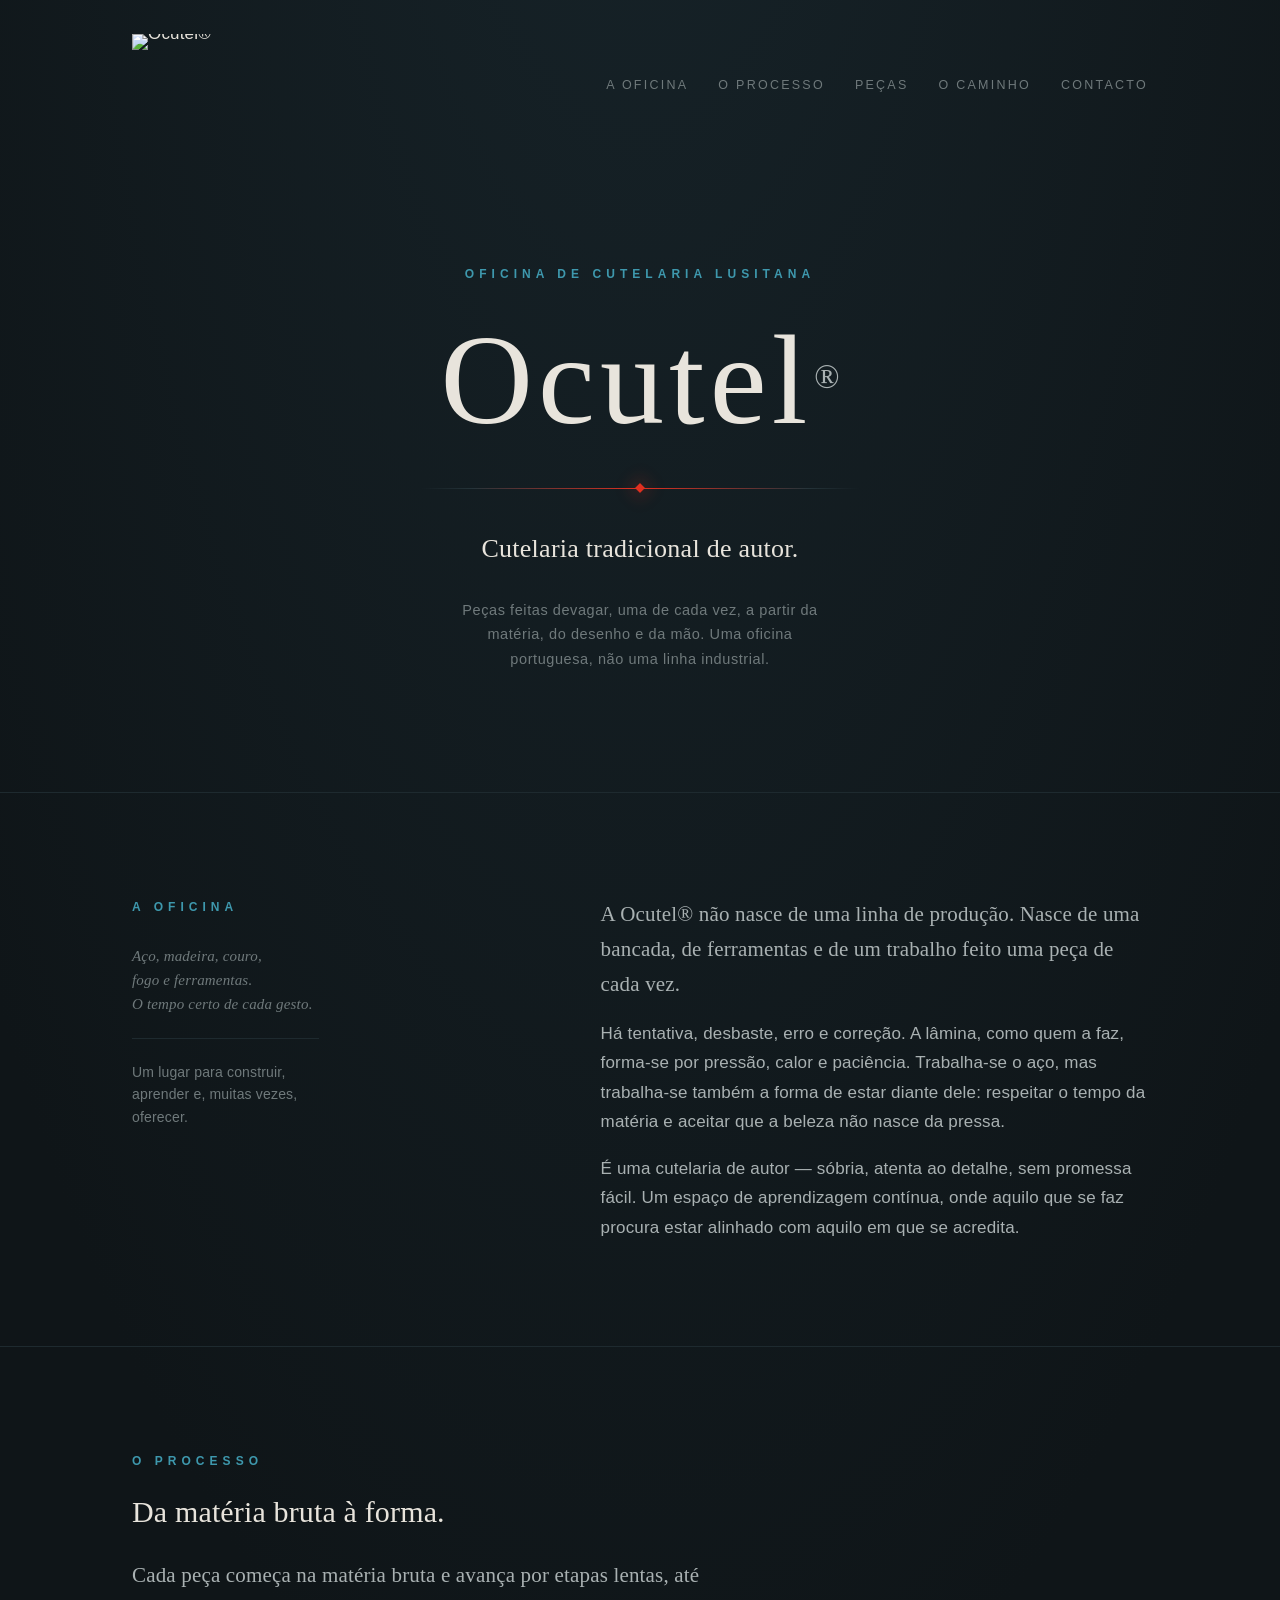
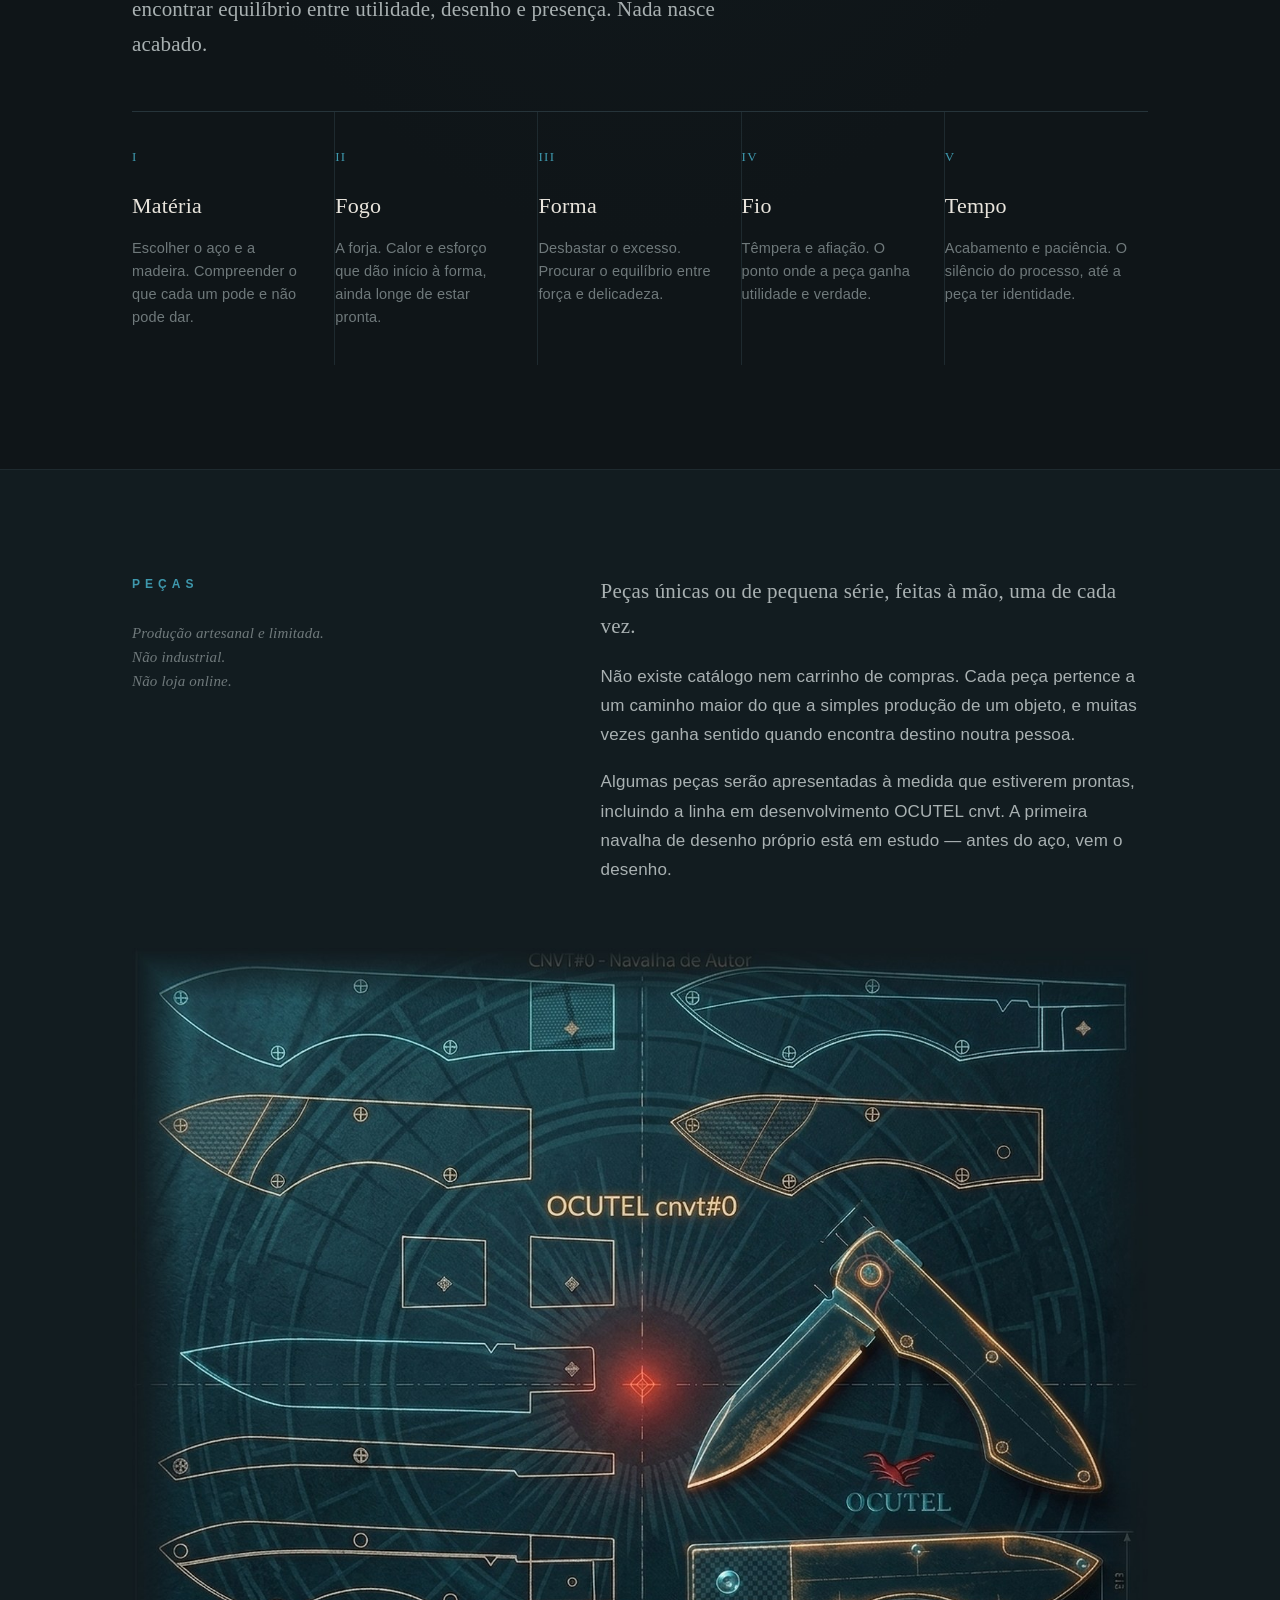
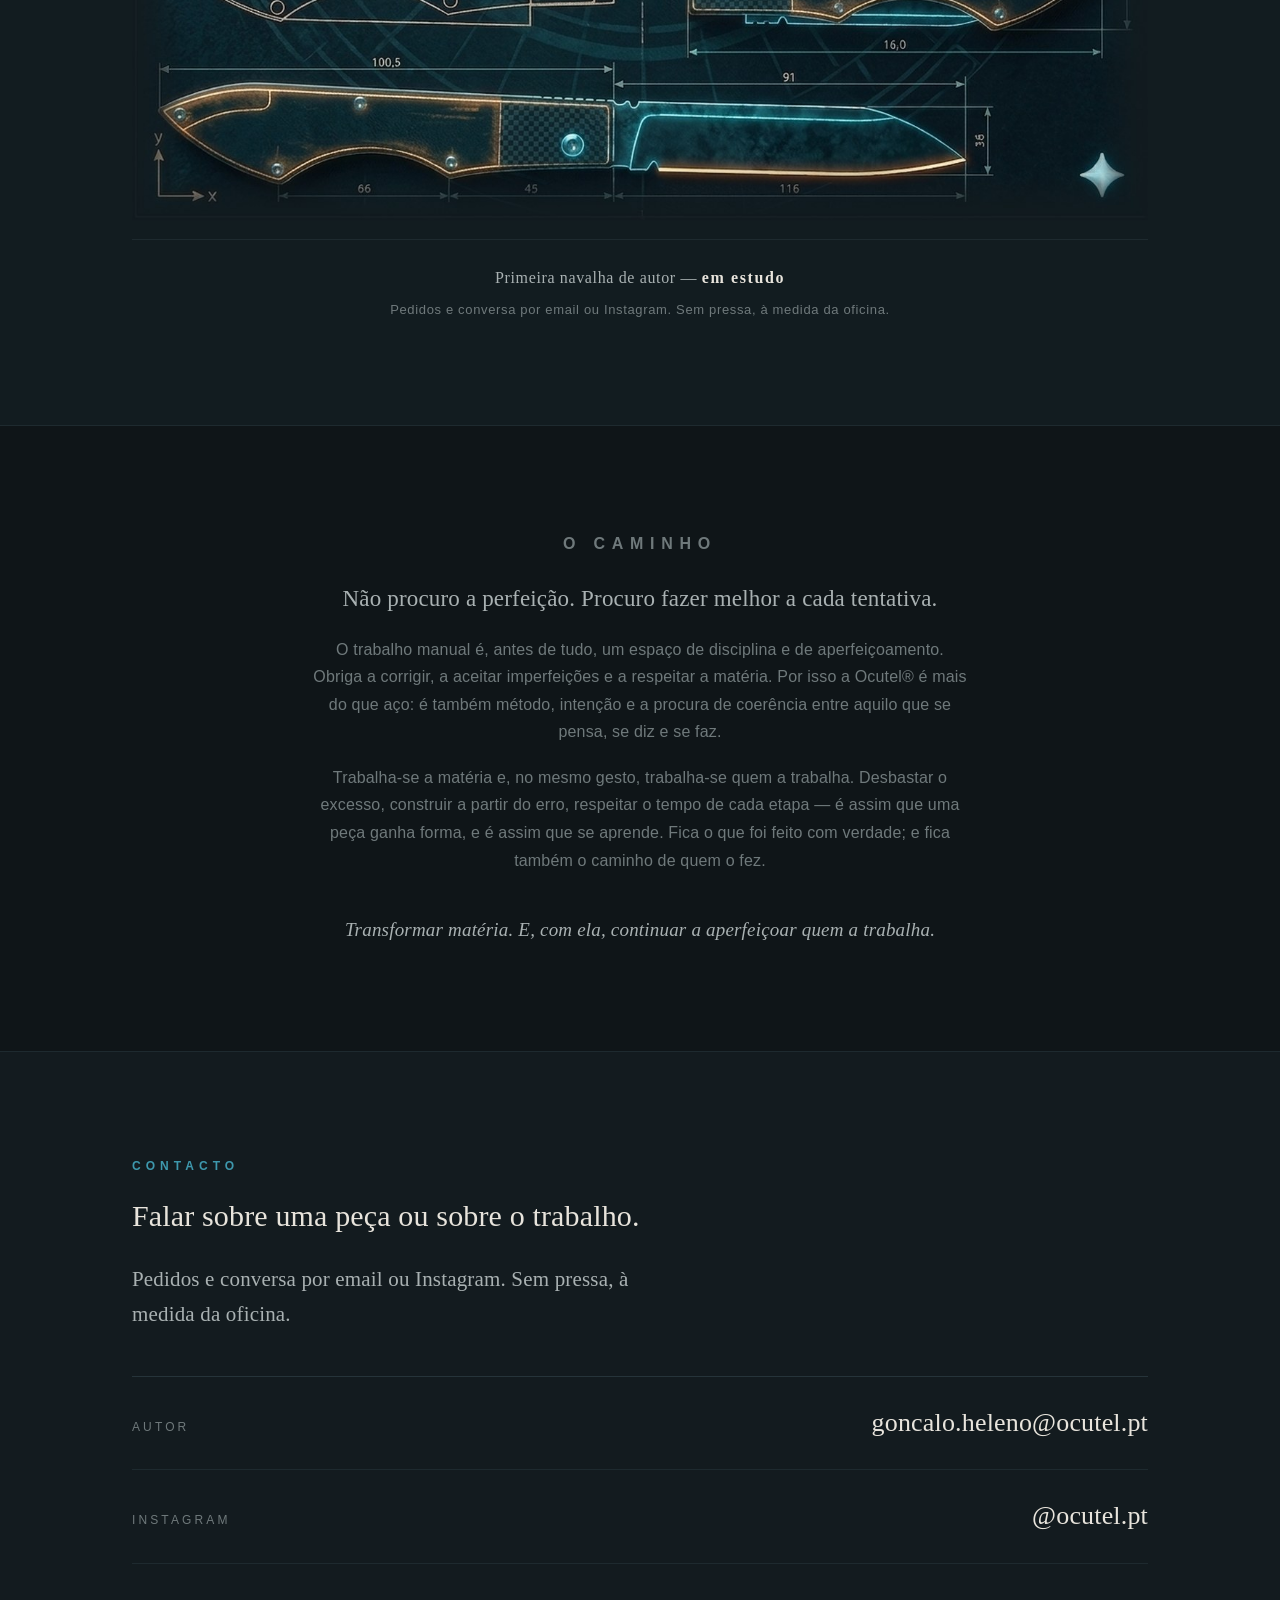
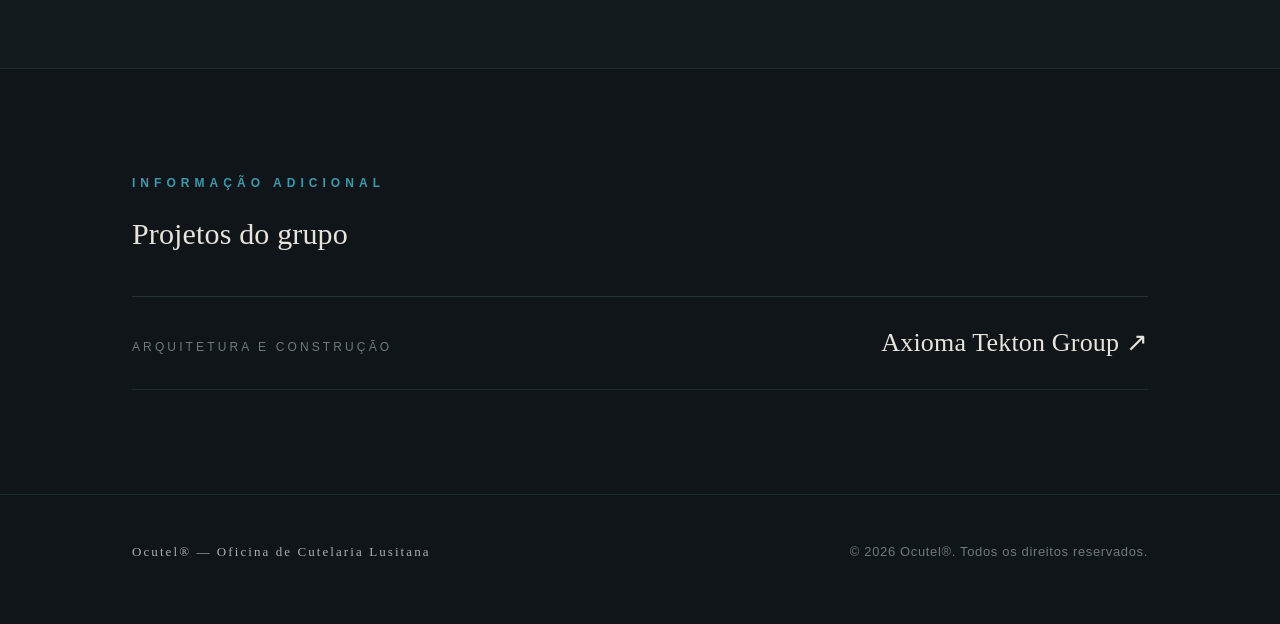
==== index.html @ ce8a9f8d "Publish Axioma Tekton and link it from group projects" ====
<!DOCTYPE html>
<html lang="pt-PT">
<head>
<meta charset="UTF-8">
<meta name="viewport" content="width=device-width, initial-scale=1.0">
<title>Ocutel® — Oficina de Cutelaria Lusitana</title>
<meta name="description" content="Ocutel® — Oficina de Cutelaria Lusitana. Cutelaria tradicional de autor, feita com tempo, intenção e respeito pela matéria.">
<style>
  :root{
    /* base escura afinada ao petróleo do logótipo */
    --bg:#0f1518;
    --bg-2:#131b1f;
    --bg-3:#172227;
    --ink:#e8e4dc;
    --ink-soft:#a9b1b2;
    --ink-faint:#6f797b;
    --line:#26343a;
    --line-soft:#1e2a2f;
    /* cores reais da marca (extraídas do logótipo) */
    --red:#e03020;        /* vermelho-telha do galo — acento principal */
    --red-soft:#e86a55;
    --amber:#f0a020;      /* açafrão — acento quente secundário */
    --petrol:#007090;     /* azul-petróleo — acento frio */
    --petrol-soft:#3e98ad;
    --maxw:1080px;
    --serif:Georgia,"Times New Roman",Times,serif;
    --sans:"Helvetica Neue",Helvetica,Arial,sans-serif;
  }

  *{box-sizing:border-box;}

  html{scroll-behavior:smooth;}

  body{
    margin:0;
    background-color:var(--bg);
    background-image:
      radial-gradient(120% 80% at 50% -10%, #17242a 0%, var(--bg) 55%),
      repeating-linear-gradient(0deg, rgba(255,255,255,0.012) 0, rgba(255,255,255,0.012) 1px, transparent 1px, transparent 3px);
    color:var(--ink);
    font-family:var(--sans);
    font-size:17px;
    line-height:1.72;
    letter-spacing:.01em;
    -webkit-font-smoothing:antialiased;
    text-rendering:optimizeLegibility;
  }

  a{color:inherit;}

  .wrap{
    width:100%;
    max-width:var(--maxw);
    margin:0 auto;
    padding:0 32px;
  }

  /* ---------- shared section heads ---------- */
  .eyebrow{
    font-family:var(--sans);
    font-size:12px;
    letter-spacing:.42em;
    text-transform:uppercase;
    color:var(--petrol-soft);
    margin:0 0 22px;
    font-weight:600;
  }

  .section-title{
    font-family:var(--serif);
    font-weight:400;
    font-size:30px;
    line-height:1.2;
    margin:0 0 28px;
    color:var(--ink);
    letter-spacing:.005em;
  }

  .lead{
    font-family:var(--serif);
    font-size:21px;
    line-height:1.65;
    color:var(--ink-soft);
    font-weight:400;
    margin:0 0 18px;
  }

  p{margin:0 0 18px;color:var(--ink-soft);}
  p:last-child{margin-bottom:0;}

  section{
    padding:104px 0;
    border-top:1px solid var(--line-soft);
    position:relative;
  }

  /* ---------- header ---------- */
  header.site{
    border-top:none;
    padding:34px 0 30px;
    position:relative;
    z-index:3;
  }
  .nav{
    display:flex;
    align-items:center;
    justify-content:space-between;
    gap:24px;
  }
  .mark{
    display:inline-flex;
    align-items:center;
    text-decoration:none;
    line-height:0;
  }
  .mark img{
    height:clamp(76px,9vw,104px);
    width:auto;
    display:block;
    transition:opacity .25s ease;
  }
  .mark:hover img{opacity:.82;}
  .mark .visually-hidden{
    position:absolute;
    width:1px;height:1px;
    padding:0;margin:-1px;
    overflow:hidden;
    clip:rect(0,0,0,0);
    white-space:nowrap;border:0;
  }
  .nav-links{
    display:flex;
    gap:30px;
    font-size:12.5px;
    letter-spacing:.18em;
    text-transform:uppercase;
  }
  .nav-links a{
    color:var(--ink-faint);
    text-decoration:none;
    transition:color .25s ease;
  }
  .nav-links a:hover{color:var(--petrol-soft);}

  /* ---------- hero ---------- */
  .hero{
    border-top:none;
    padding:96px 0 120px;
    text-align:center;
    overflow:hidden;
  }
  .hero .eyebrow{
    color:var(--petrol-soft);
    margin-bottom:34px;
  }
  .hero h1{
    font-family:var(--serif);
    font-weight:400;
    font-size:clamp(58px,12vw,128px);
    line-height:.96;
    margin:0;
    letter-spacing:.04em;
    color:var(--ink);
  }
  .hero h1 sup{
    font-size:.26em;
    letter-spacing:0;
    vertical-align:baseline;
    position:relative;
    top:-1.05em;
    color:var(--ink-soft);
    margin-left:.06em;
  }
  /* forged divider — pure CSS, evokes a blade / line of fire */
  .forge-line{
    width:min(440px,72%);
    margin:46px auto 40px;
    height:1px;
    background:linear-gradient(90deg,
      transparent 0%,
      var(--line) 12%,
      var(--red) 50%,
      var(--line) 88%,
      transparent 100%);
    position:relative;
  }
  .forge-line::after{
    content:"";
    position:absolute;
    top:50%;left:50%;
    width:7px;height:7px;
    transform:translate(-50%,-50%) rotate(45deg);
    background:var(--red);
    box-shadow:0 0 18px 2px rgba(224,48,32,.45);
  }
  .hero-sub{
    font-family:var(--serif);
    font-size:clamp(20px,2.8vw,26px);
    line-height:1.5;
    color:var(--ink);
    letter-spacing:.01em;
    max-width:34ch;
    margin:0 auto 30px;
  }
  .hero-note{
    font-size:14.5px;
    color:var(--ink-faint);
    letter-spacing:.04em;
    max-width:46ch;
    margin:0 auto;
  }

  /* ---------- oficina (two columns) ---------- */
  .grid-2{
    display:grid;
    grid-template-columns:0.85fr 1.15fr;
    gap:64px;
    align-items:start;
  }
  .col-aside .eyebrow{margin-bottom:0;}
  .col-aside .aside-mark{
    margin-top:26px;
    font-family:var(--serif);
    font-size:15px;
    font-style:italic;
    color:var(--ink-faint);
    line-height:1.6;
  }
  .col-aside .aside-note{
    margin-top:22px;
    padding-top:22px;
    border-top:1px solid var(--line-soft);
    font-size:14px;
    color:var(--ink-faint);
    line-height:1.6;
    max-width:24ch;
  }

  /* ---------- processo ---------- */
  .process-grid{
    display:grid;
    grid-template-columns:repeat(5,1fr);
    gap:0;
    margin-top:50px;
    border-top:1px solid var(--line);
  }
  .step{
    padding:34px 26px 36px 0;
    border-right:1px solid var(--line-soft);
    position:relative;
  }
  .step:last-child{border-right:none;padding-right:0;}
  .step-num{
    font-family:var(--serif);
    font-size:13px;
    color:var(--petrol-soft);
    letter-spacing:.1em;
    display:block;
    margin-bottom:18px;
  }
  .step h3{
    font-family:var(--serif);
    font-weight:400;
    font-size:22px;
    margin:0 0 12px;
    color:var(--ink);
    letter-spacing:.01em;
  }
  .step p{
    font-size:14.5px;
    line-height:1.6;
    color:var(--ink-faint);
    margin:0;
  }

  /* ---------- peças ---------- */
  .pecas{background-color:#121c20;}
  .pecas .grid-2{gap:64px;}

  /* prancha da navalha — imagem real, funde no fundo */
  .blade-plate{
    margin:64px 0 0;
    padding:0;
    position:relative;
  }
  .blade-plate img{
    display:block;
    width:100%;
    height:auto;
  }
  .blade-plate figcaption{
    display:flex;
    flex-direction:column;
    gap:8px;
    margin-top:18px;
    padding-top:24px;
    border-top:1px solid var(--line-soft);
    text-align:center;
  }
  .bp-line{
    font-family:var(--serif);
    font-size:16px;
    letter-spacing:.04em;
    color:var(--ink-soft);
  }
  .bp-line strong{
    color:var(--ink);
    font-weight:600;
    letter-spacing:.1em;
  }
  .bp-sub{
    font-size:13px;
    letter-spacing:.05em;
    color:var(--ink-faint);
  }

  /* ---------- autor ---------- */
  .autor{text-align:center;}
  .autor .wrap{max-width:720px;}
  .autor .lead{
    font-size:23px;
    color:var(--ink-soft);
  }
  .autor p{color:var(--ink-faint);font-size:16px;}
  .autor .caminho-end{
    margin-top:40px;
    font-family:var(--serif);
    font-size:19px;
    font-style:italic;
    color:var(--ink-soft);
    letter-spacing:.01em;
  }

  /* ---------- contacto ---------- */
  .contacto{background-color:var(--bg-2);}
  .contact-rows{
    margin-top:44px;
    border-top:1px solid var(--line);
  }
  .crow{
    display:flex;
    align-items:baseline;
    justify-content:space-between;
    gap:24px;
    padding:24px 0;
    border-bottom:1px solid var(--line-soft);
    text-decoration:none;
    transition:padding-left .3s ease;
  }
  .crow:hover{padding-left:10px;}
  .crow .clabel{
    font-size:12px;
    letter-spacing:.26em;
    text-transform:uppercase;
    color:var(--ink-faint);
    flex:0 0 auto;
  }
  .crow .cval{
    font-family:var(--serif);
    font-size:clamp(19px,3vw,26px);
    color:var(--ink);
    text-align:right;
    transition:color .25s ease;
    word-break:break-word;
  }
  .crow:hover .cval{color:var(--petrol-soft);}

  /* ---------- footer ---------- */
  footer.site{
    padding:46px 0 60px;
    border-top:1px solid var(--line-soft);
  }
  .foot{
    display:flex;
    align-items:center;
    justify-content:space-between;
    gap:20px;
    flex-wrap:wrap;
  }
  .foot p{
    font-size:13px;
    letter-spacing:.05em;
    color:var(--ink-faint);
    margin:0;
  }
  .foot .foot-mark{
    font-family:var(--serif);
    letter-spacing:.16em;
    color:var(--ink-soft);
  }

  /* ---------- entrance animation ---------- */
  @media (prefers-reduced-motion:no-preference){
    .reveal{
      opacity:0;
      transform:translateY(16px);
      animation:rise 1s cubic-bezier(.22,.61,.36,1) forwards;
    }
    .d1{animation-delay:.05s;}
    .d2{animation-delay:.22s;}
    .d3{animation-delay:.40s;}
    .d4{animation-delay:.58s;}
    .d5{animation-delay:.74s;}
    @keyframes rise{to{opacity:1;transform:translateY(0);}}
  }

  /* ---------- responsive ---------- */
  @media (max-width:860px){
    body{font-size:16px;}
    .wrap{padding:0 24px;}
    section{padding:74px 0;}
    .nav-links{display:none;}
    .nav{justify-content:center;}
    .mark img{height:88px;}
    .grid-2{grid-template-columns:1fr;gap:36px;}
    .process-grid{
      grid-template-columns:1fr 1fr;
      border-top:none;
    }
    .step{
      border-right:1px solid var(--line-soft);
      border-bottom:1px solid var(--line-soft);
      padding:26px 22px 28px 0;
    }
    .step:nth-child(2n){border-right:none;}
    .step:last-child{border-bottom:none;}
    .crow{flex-direction:column;align-items:flex-start;gap:8px;}
    .crow .cval{text-align:left;}
    .hero{padding:64px 0 84px;}
  }

  @media (max-width:480px){
    .process-grid{grid-template-columns:1fr;}
    .step,.step:nth-child(2n){border-right:none;}
    .foot{flex-direction:column;align-items:flex-start;}
  }
</style>
</head>
<body>

<header class="site">
  <div class="wrap">
    <nav class="nav">
      <a class="mark" href="#topo" aria-label="Ocutel — Oficina de Cutelaria Lusitana">
        <img src="logo-ocutel.png" alt="Ocutel®" width="96" height="100">
        <span class="visually-hidden">Ocutel®</span>
      </a>
      <div class="nav-links">
        <a href="#oficina">A oficina</a>
        <a href="#processo">O processo</a>
        <a href="#pecas">Peças</a>
        <a href="#autor">O caminho</a>
        <a href="#contacto">Contacto</a>
      </div>
    </nav>
  </div>
</header>

<main id="topo">

  <!-- HERO -->
  <section class="hero">
    <div class="wrap">
      <p class="eyebrow reveal d1">Oficina de Cutelaria Lusitana</p>
      <h1 class="reveal d2">Ocutel<sup>®</sup></h1>
      <div class="forge-line reveal d3"></div>
      <p class="hero-sub reveal d3">Cutelaria tradicional de autor.</p>
      <p class="hero-note reveal d4">Peças feitas devagar, uma de cada vez, a partir da matéria, do desenho e da mão. Uma oficina portuguesa, não uma linha industrial.</p>
    </div>
  </section>

  <!-- A OFICINA -->
  <section id="oficina">
    <div class="wrap">
      <div class="grid-2">
        <div class="col-aside">
          <p class="eyebrow">A oficina</p>
          <p class="aside-mark">Aço, madeira, couro,<br>fogo e ferramentas.<br>O tempo certo de cada gesto.</p>
          <p class="aside-note">Um lugar para construir, aprender e, muitas vezes, oferecer.</p>
        </div>
        <div>
          <p class="lead">A Ocutel® não nasce de uma linha de produção. Nasce de uma bancada, de ferramentas e de um trabalho feito uma peça de cada vez.</p>
          <p>Há tentativa, desbaste, erro e correção. A lâmina, como quem a faz, forma-se por pressão, calor e paciência. Trabalha-se o aço, mas trabalha-se também a forma de estar diante dele: respeitar o tempo da matéria e aceitar que a beleza não nasce da pressa.</p>
          <p>É uma cutelaria de autor — sóbria, atenta ao detalhe, sem promessa fácil. Um espaço de aprendizagem contínua, onde aquilo que se faz procura estar alinhado com aquilo em que se acredita.</p>
        </div>
      </div>
    </div>
  </section>

  <!-- O PROCESSO -->
  <section id="processo">
    <div class="wrap">
      <p class="eyebrow">O processo</p>
      <h2 class="section-title">Da matéria bruta à forma.</h2>
      <p class="lead" style="max-width:60ch;">Cada peça começa na matéria bruta e avança por etapas lentas, até encontrar equilíbrio entre utilidade, desenho e presença. Nada nasce acabado.</p>

      <div class="process-grid">
        <div class="step">
          <span class="step-num">I</span>
          <h3>Matéria</h3>
          <p>Escolher o aço e a madeira. Compreender o que cada um pode e não pode dar.</p>
        </div>
        <div class="step">
          <span class="step-num">II</span>
          <h3>Fogo</h3>
          <p>A forja. Calor e esforço que dão início à forma, ainda longe de estar pronta.</p>
        </div>
        <div class="step">
          <span class="step-num">III</span>
          <h3>Forma</h3>
          <p>Desbastar o excesso. Procurar o equilíbrio entre força e delicadeza.</p>
        </div>
        <div class="step">
          <span class="step-num">IV</span>
          <h3>Fio</h3>
          <p>Têmpera e afiação. O ponto onde a peça ganha utilidade e verdade.</p>
        </div>
        <div class="step">
          <span class="step-num">V</span>
          <h3>Tempo</h3>
          <p>Acabamento e paciência. O silêncio do processo, até a peça ter identidade.</p>
        </div>
      </div>
    </div>
  </section>

  <!-- PEÇAS -->
  <section id="pecas" class="pecas">
    <div class="wrap">
      <div class="grid-2">
        <div class="col-aside">
          <p class="eyebrow">Peças</p>
          <p class="aside-mark">Produção artesanal e limitada.<br>Não industrial.<br>Não loja online.</p>
        </div>
        <div>
          <p class="lead">Peças únicas ou de pequena série, feitas à mão, uma de cada vez.</p>
          <p>Não existe catálogo nem carrinho de compras. Cada peça pertence a um caminho maior do que a simples produção de um objeto, e muitas vezes ganha sentido quando encontra destino noutra pessoa.</p>
          <p>Algumas peças serão apresentadas à medida que estiverem prontas, incluindo a linha em desenvolvimento OCUTEL cnvt. A primeira navalha de desenho próprio está em estudo — antes do aço, vem o desenho.</p>
        </div>
      </div>

      <figure class="blade-plate">
        <img src="cnvt-cnvt0.jpg" alt="Prancha de estudo da navalha OCUTEL cnvt#0 — moldes, vista aberta e fechada, com cotas." loading="lazy">
        <figcaption>
          <span class="bp-line">Primeira navalha de autor — <strong>em estudo</strong></span>
          <span class="bp-sub">Pedidos e conversa por email ou Instagram. Sem pressa, à medida da oficina.</span>
        </figcaption>
      </figure>
    </div>
  </section>

  <!-- AUTOR -->
  <section id="autor" class="autor">
    <div class="wrap">
      <p class="eyebrow">O caminho</p>
      <p class="lead">Não procuro a perfeição. Procuro fazer melhor a cada tentativa.</p>
      <p>O trabalho manual é, antes de tudo, um espaço de disciplina e de aperfeiçoamento. Obriga a corrigir, a aceitar imperfeições e a respeitar a matéria. Por isso a Ocutel® é mais do que aço: é também método, intenção e a procura de coerência entre aquilo que se pensa, se diz e se faz.</p>
      <p>Trabalha-se a matéria e, no mesmo gesto, trabalha-se quem a trabalha. Desbastar o excesso, construir a partir do erro, respeitar o tempo de cada etapa — é assim que uma peça ganha forma, e é assim que se aprende. Fica o que foi feito com verdade; e fica também o caminho de quem o fez.</p>
      <p class="caminho-end">Transformar matéria. E, com ela, continuar a aperfeiçoar quem a trabalha.</p>
    </div>
  </section>

  <!-- CONTACTO -->
  <section id="contacto" class="contacto">
    <div class="wrap">
      <p class="eyebrow">Contacto</p>
      <h2 class="section-title">Falar sobre uma peça ou sobre o trabalho.</h2>
      <p class="lead" style="max-width:52ch;">Pedidos e conversa por email ou Instagram. Sem pressa, à medida da oficina.</p>

      <div class="contact-rows">
        <a class="crow" href="mailto:goncalo.heleno@ocutel.pt">
          <span class="clabel">Autor</span>
          <span class="cval">goncalo.heleno@ocutel.pt</span>
        </a>
        <a class="crow" href="https://www.instagram.com/ocutel.pt/" target="_blank" rel="noopener noreferrer">
          <span class="clabel">Instagram</span>
          <span class="cval">@ocutel.pt</span>
        </a>
      </div>
    </div>
  </section>

  <!-- PROJETOS DO GRUPO -->
  <section id="projetos-do-grupo" aria-labelledby="projetos-title">
    <div class="wrap">
      <p class="eyebrow">Informação adicional</p>
      <h2 class="section-title" id="projetos-title">Projetos do grupo</h2>
      <div class="contact-rows">
        <a class="crow" href="/axiomatekton/">
          <span class="clabel">Arquitetura e construção</span>
          <span class="cval">Axioma Tekton Group <span aria-hidden="true">↗</span></span>
        </a>
      </div>
    </div>
  </section>

</main>

<footer class="site">
  <div class="wrap">
    <div class="foot">
      <p class="foot-mark">Ocutel® — Oficina de Cutelaria Lusitana</p>
      <p>© 2026 Ocutel®. Todos os direitos reservados.</p>
    </div>
  </div>
</footer>

</body>
</html>
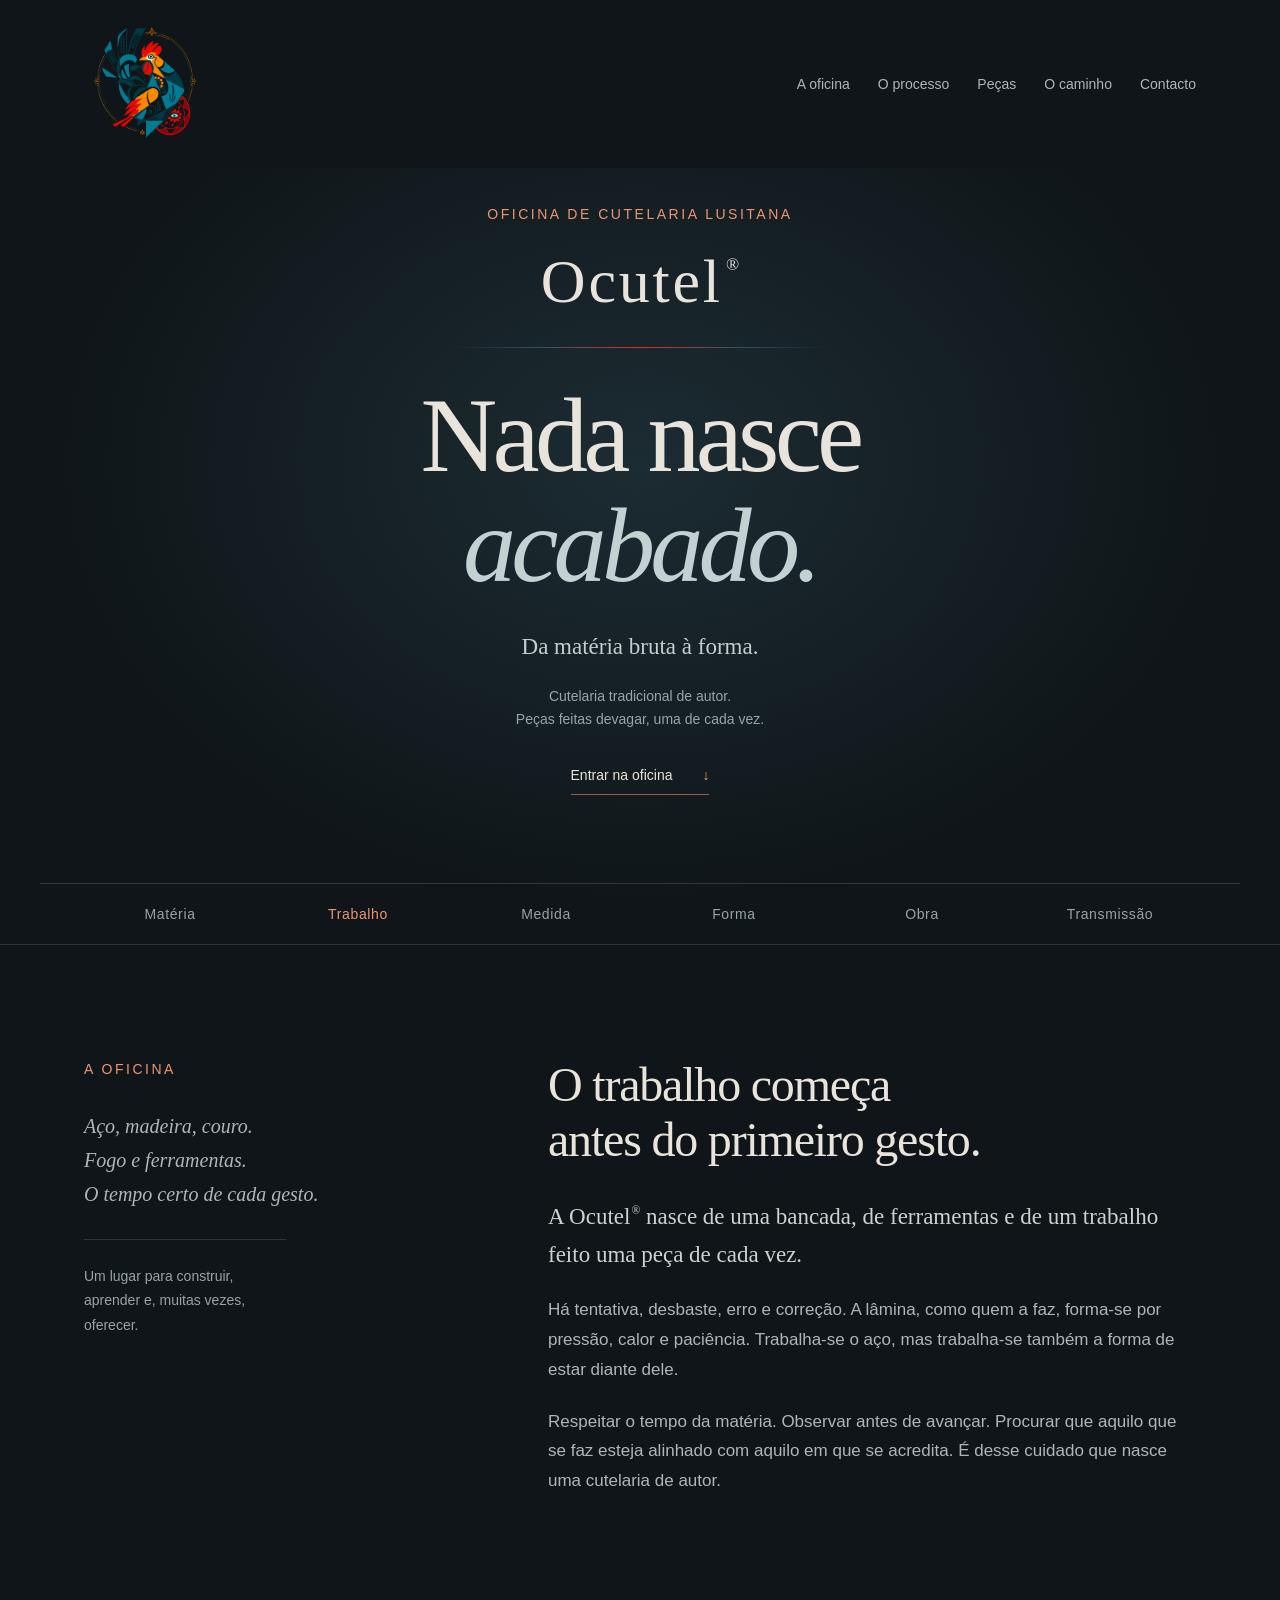
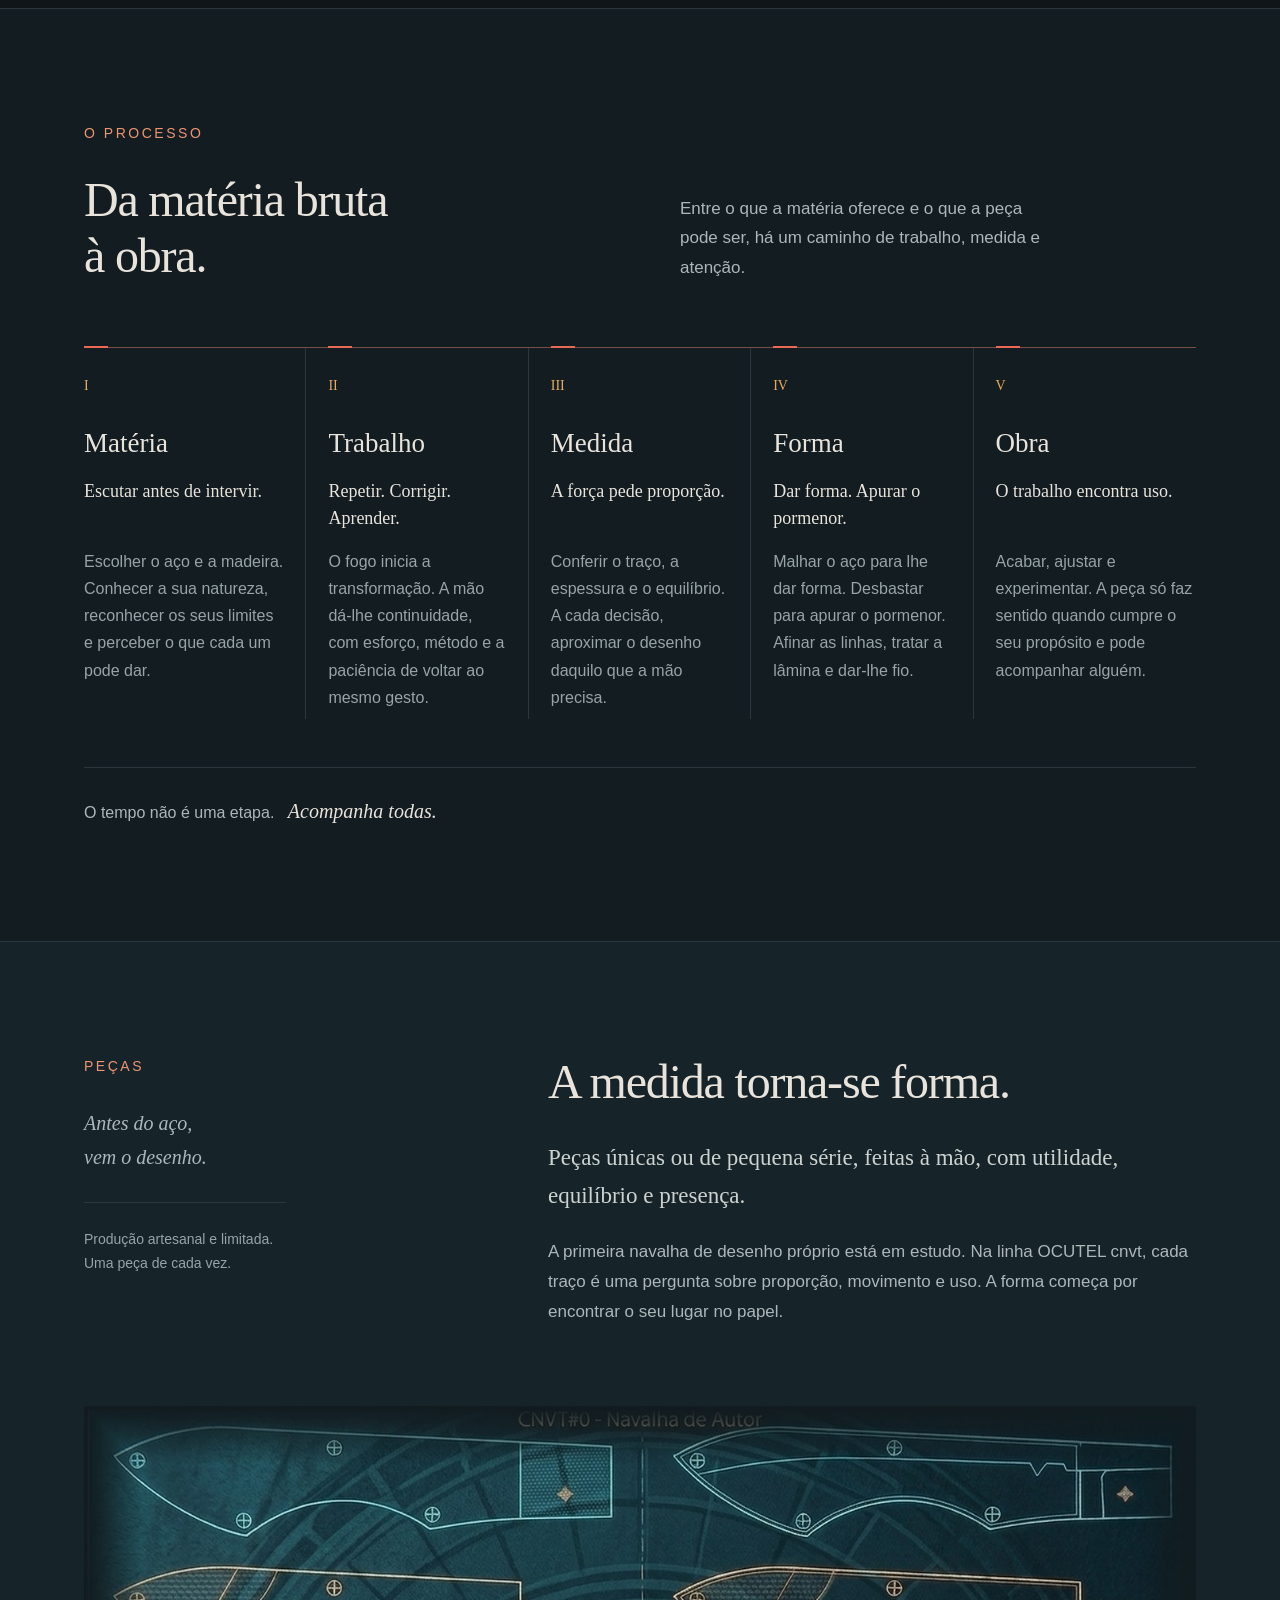
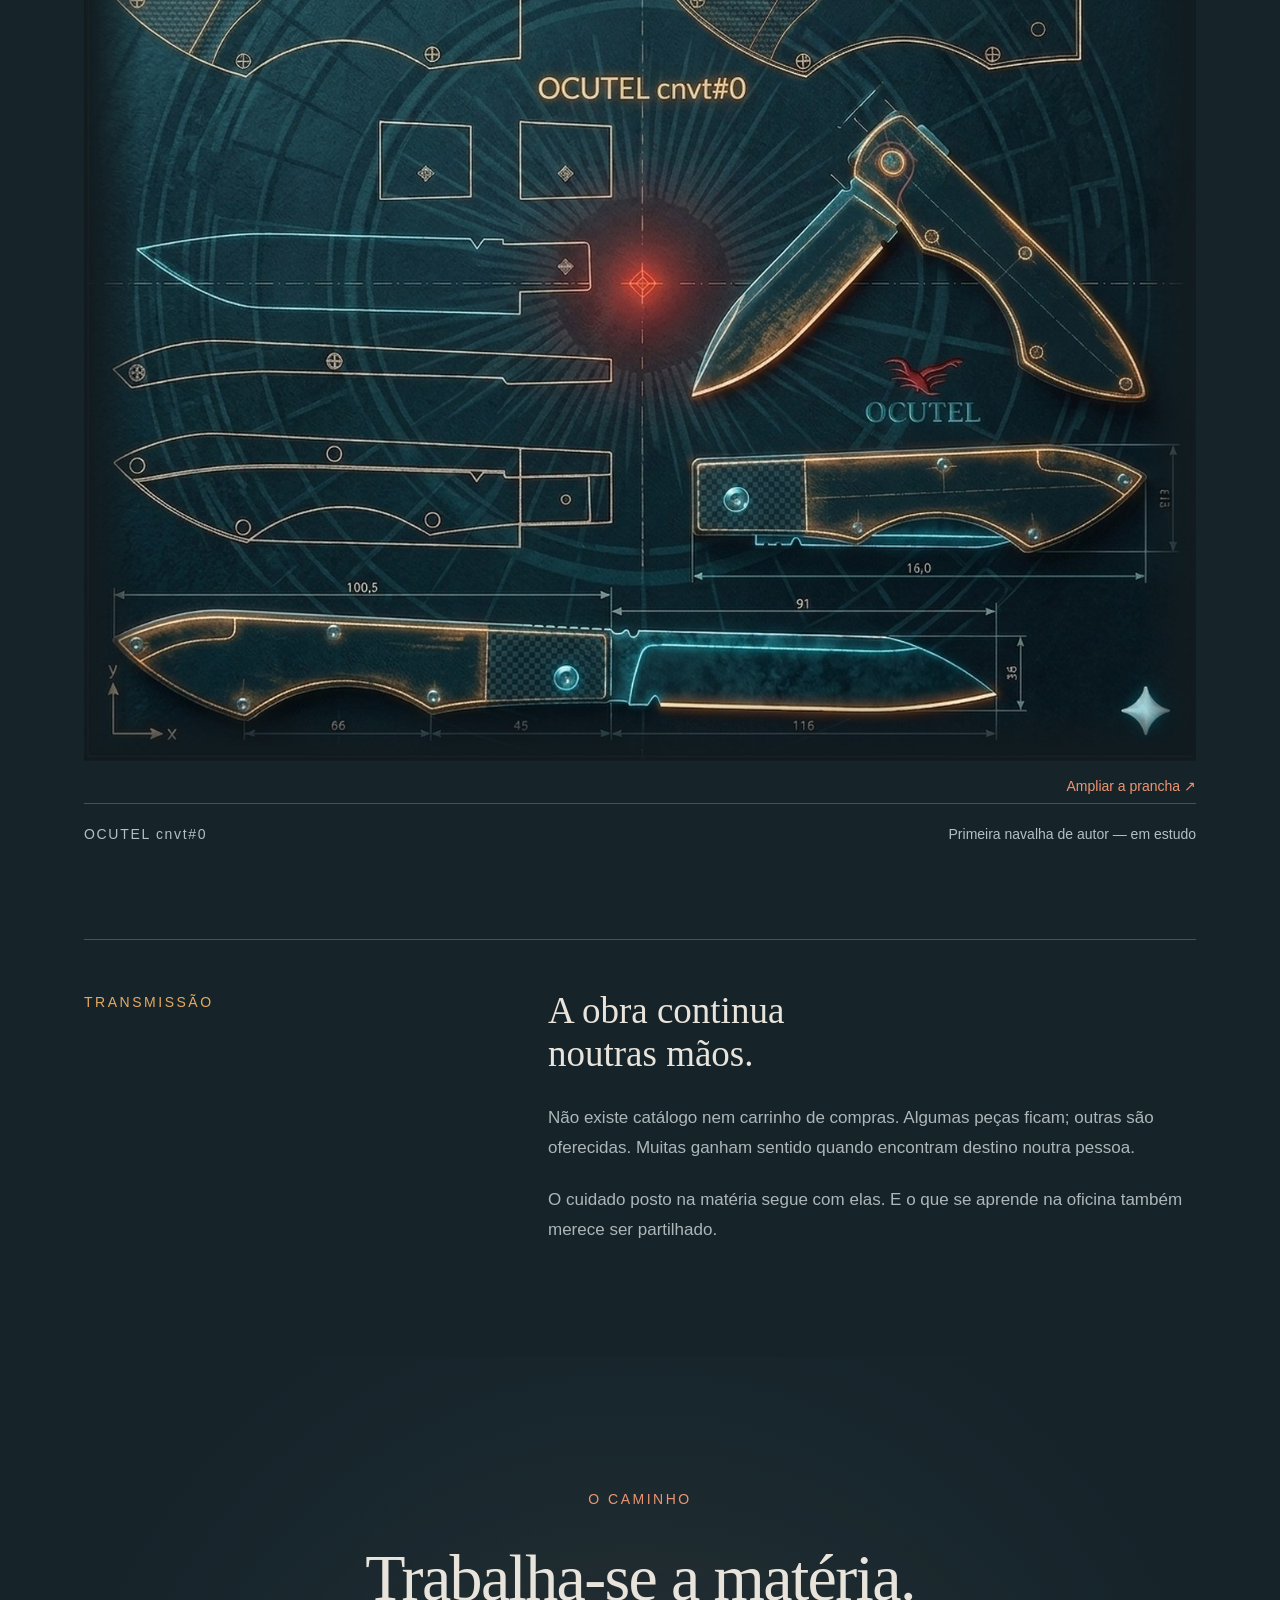
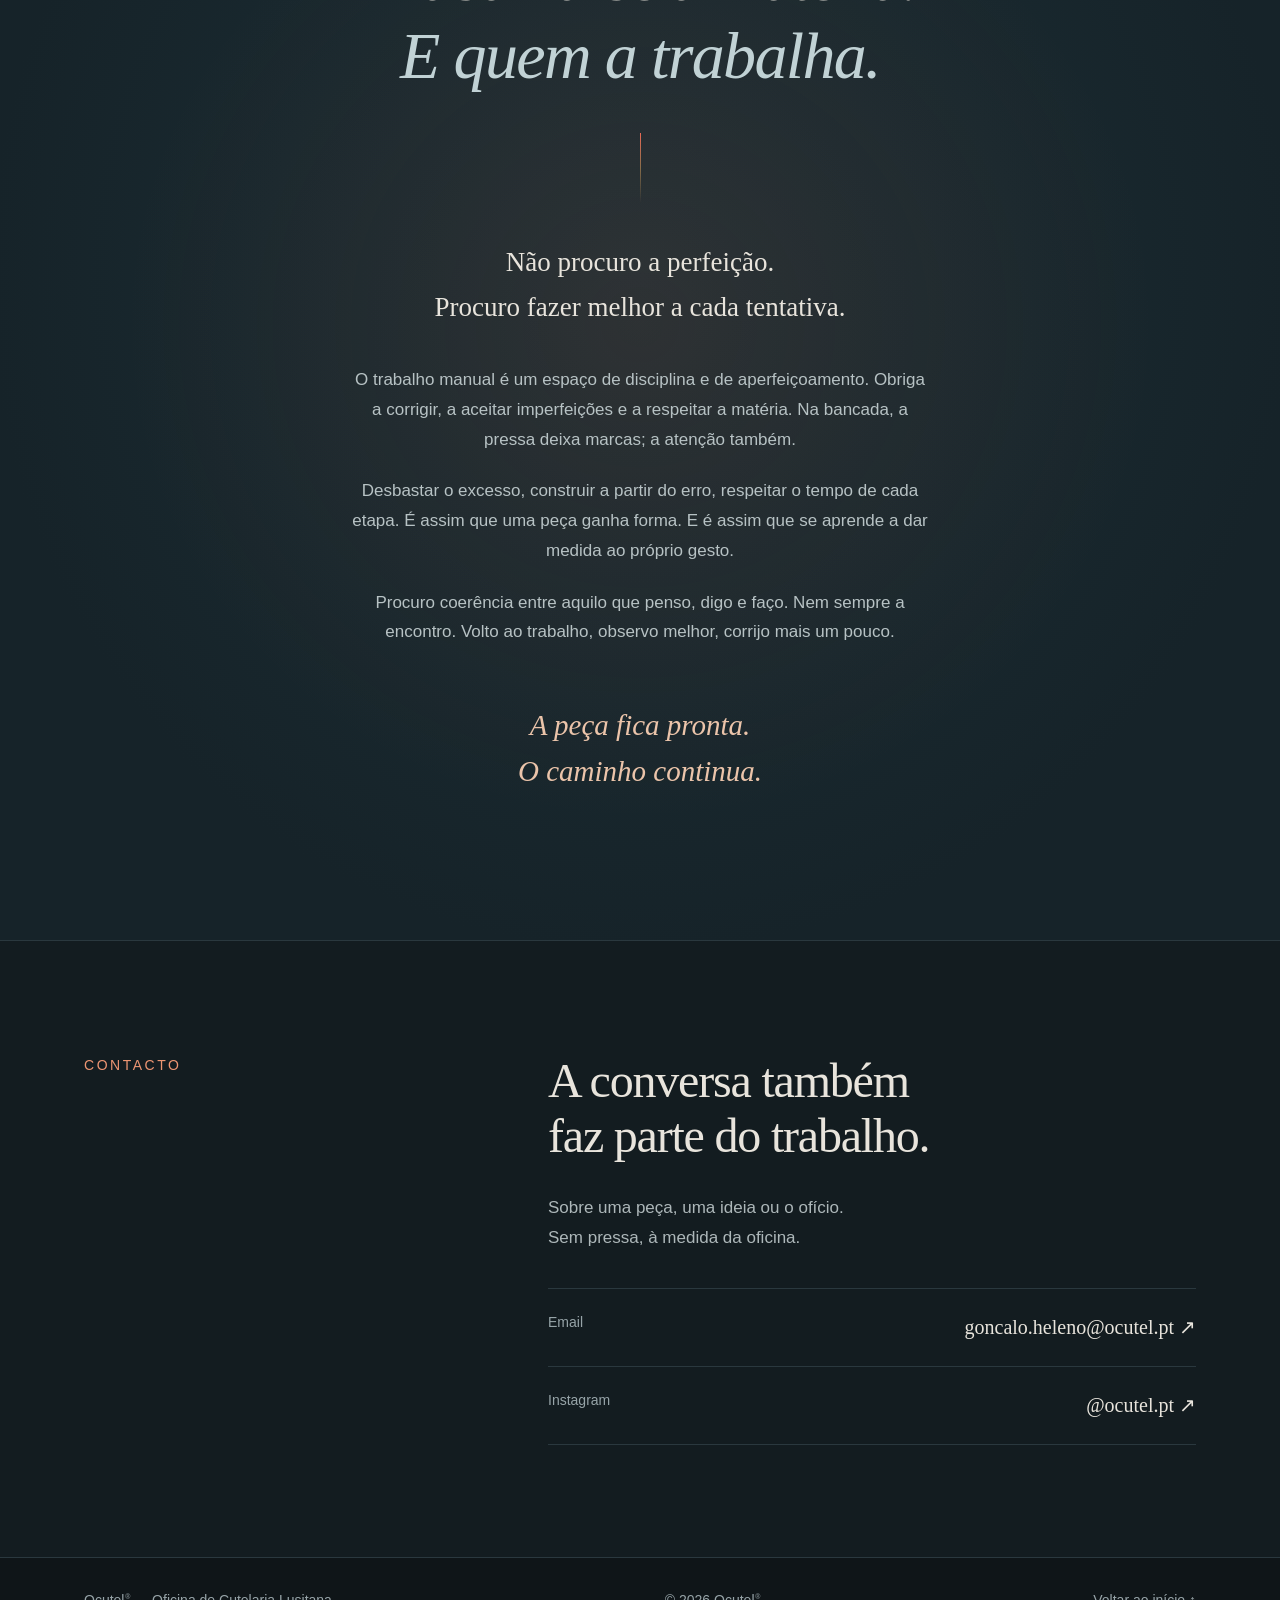
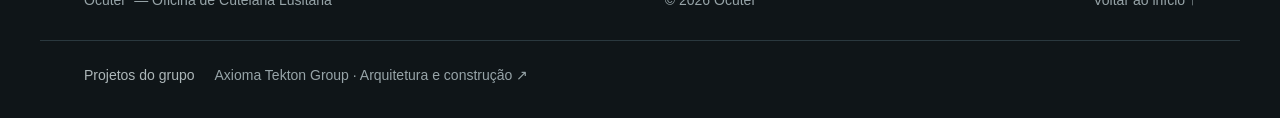
==== commit 65916373: "Publish approved Ocutel design with craft narrative and ember accents" ====
--- a/index.html
+++ b/index.html
@@ -1,609 +1,52 @@
-<!DOCTYPE html>
-<html lang="pt-PT">
-<head>
-<meta charset="UTF-8">
-<meta name="viewport" content="width=device-width, initial-scale=1.0">
-<title>Ocutel® — Oficina de Cutelaria Lusitana</title>
-<meta name="description" content="Ocutel® — Oficina de Cutelaria Lusitana. Cutelaria tradicional de autor, feita com tempo, intenção e respeito pela matéria.">
-<style>
-  :root{
-    /* base escura afinada ao petróleo do logótipo */
-    --bg:#0f1518;
-    --bg-2:#131b1f;
-    --bg-3:#172227;
-    --ink:#e8e4dc;
-    --ink-soft:#a9b1b2;
-    --ink-faint:#6f797b;
-    --line:#26343a;
-    --line-soft:#1e2a2f;
-    /* cores reais da marca (extraídas do logótipo) */
-    --red:#e03020;        /* vermelho-telha do galo — acento principal */
-    --red-soft:#e86a55;
-    --amber:#f0a020;      /* açafrão — acento quente secundário */
-    --petrol:#007090;     /* azul-petróleo — acento frio */
-    --petrol-soft:#3e98ad;
-    --maxw:1080px;
-    --serif:Georgia,"Times New Roman",Times,serif;
-    --sans:"Helvetica Neue",Helvetica,Arial,sans-serif;
-  }
+<!doctype html><html lang="pt-PT"><head><meta charset="utf-8"><meta name="viewport" content="width=device-width,initial-scale=1"><title>Ocutel® — Oficina de Cutelaria Lusitana</title><meta name="description" content="Cutelaria tradicional de autor. Da matéria bruta à obra, com tempo, medida e intenção."><link rel="canonical" href="https://ocutel.pt/"><style>button{font:inherit;color:inherit;background:transparent;border:0}button:focus-visible{outline:2px solid #e7aa60}sup{position:relative;vertical-align:baseline}img{vertical-align:middle}figure{margin:0}dialog:not([open]){display:none}dialog::backdrop{background:rgba(0,0,0,.8);backdrop-filter:blur(4px)}dialog.plate-dialog{position:fixed;inset:0;margin:auto;color:#e8e4dc;border:1px solid #41545c;transform:none}dialog .plate-scroll{margin-top:14px}.plate-dialog p{font-size:14px;margin:12px 0 0}
 
-  *{box-sizing:border-box;}
 
-  html{scroll-behavior:smooth;}
+:root,.dark{--background:#0f1518;--foreground:#e8e4dc;--card:#131b1f;--card-foreground:#e8e4dc;--popover:#131b1f;--popover-foreground:#e8e4dc;--primary:#77bbca;--primary-foreground:#0f1518;--secondary:#172227;--secondary-foreground:#e8e4dc;--muted:#172227;--muted-foreground:#acb6b8;--accent:#172227;--accent-foreground:#e8e4dc;--border:#2c3b41;--input:#2c3b41;--ring:#77bbca;--radius:0;--ink:#e8e4dc;--soft:#adb7b9;--faint:#97a4a8;--petrol:#77bbca;--line:#2a383e;--serif:Georgia,'Times New Roman',serif;--sans:'Helvetica Neue',Helvetica,Arial,sans-serif}
+*{box-sizing:border-box}html{scroll-behavior:smooth;scroll-padding-top:24px}body{margin:0;background:var(--background);color:var(--ink);font-family:var(--sans);font-size:17px;line-height:1.75;-webkit-font-smoothing:antialiased}a{color:inherit;text-decoration:none}a:focus-visible{outline:2px solid var(--petrol);outline-offset:7px}a:hover{color:var(--petrol)}p{margin:0 0 22px;color:var(--soft)}p:last-child{margin-bottom:0}h1,h2,h3{font-family:var(--serif);font-weight:400;line-height:1.15;margin:0;color:var(--ink)}h2{font-size:clamp(32px,4vw,48px);margin-bottom:30px;letter-spacing:-.025em}em{font-weight:400}img{max-width:100%}.wrap{max-width:1200px;padding:0 44px;margin:auto}.review{padding:7px 20px;background:#172328;border-bottom:1px solid #30444d;text-align:center;font-size:12px;color:#bdc8ca;letter-spacing:.08em}.review span{margin:0 9px;color:#e86a55}.skip{position:absolute;left:20px;top:-100px;z-index:20;background:#172328;padding:12px}.skip:focus{top:44px}.site-header{padding:24px 0}.nav{display:flex;align-items:center;justify-content:space-between;gap:32px}.logo{height:88px;width:auto;display:block}.nav nav{display:flex;gap:28px;flex-wrap:wrap}.nav nav a{font-size:14px;color:var(--soft)}.nav nav a:hover{color:var(--ink)}section{padding:112px 0;border-top:1px solid var(--line)}.eyebrow{text-transform:uppercase;font-size:12px;letter-spacing:.28em;font-weight:500;color:var(--petrol);margin-bottom:27px}.hero{position:relative;overflow:hidden;border-top:0;padding:34px 0 0;background:radial-gradient(ellipse at 50% 38%,#1c2c33 0%,#0f1518 66%)}.hero-inner{text-align:center;padding-bottom:80px;position:relative}.hero .eyebrow{margin-bottom:20px}.wordmark{font-family:var(--serif);font-size:clamp(42px,5vw,62px);letter-spacing:.045em;color:var(--ink);line-height:1.1;margin:0}.brand-name{white-space:nowrap}.brand-name .registered{display:inline-block;position:relative;font-size:.5em;line-height:0;vertical-align:baseline;top:-.8em;margin-left:.1em;letter-spacing:0}.wordmark .registered{font-size:.28em;top:-1.8em;margin-left:.18em}.forge-line{height:1px;width:min(380px,66%);margin:32px auto;background:linear-gradient(90deg,transparent,#38515b,#e03020,#38515b,transparent)}.hero h1{font-size:clamp(62px,8.3vw,108px);line-height:1.04;letter-spacing:-.045em}.hero h1 em{color:#c4d1d3}.hero-sub{font-family:var(--serif);font-size:clamp(18px,2.1vw,23px);line-height:1.6;margin:28px auto 20px;color:#c6cecd;max-width:43ch}.hero-note{font-size:14px;line-height:1.6;color:var(--faint);margin-bottom:30px}.text-link{display:inline-flex;gap:30px;border-bottom:1px solid #536167;padding-bottom:6px;font-size:14px}.text-link span{color:#e86a55}.hero-baseline{display:grid;grid-template-columns:repeat(6,1fr);padding-top:18px;padding-bottom:18px;border-top:1px solid var(--line);text-align:center;gap:16px;font-size:12px;letter-spacing:.09em;color:var(--faint)}.two-col{display:grid;grid-template-columns:1fr 1.62fr;gap:64px}.aside-poem{font-family:var(--serif);font-style:italic;font-size:20px;line-height:1.7}.aside-note{margin-top:28px;padding-top:24px;border-top:1px solid var(--line);max-width:26ch;font-size:14px;color:var(--faint)}.lead{font-family:var(--serif);font-size:23px;line-height:1.65;color:#ccd2d0}.process{background:#131c20}.section-heading{display:grid;grid-template-columns:1fr 1fr;gap:80px;align-items:end}.section-heading h2{margin-bottom:0}.heading-note{max-width:39ch;margin-bottom:5px}.process-grid{display:grid;grid-template-columns:repeat(5,1fr);margin-top:64px;border-top:1px solid #586970}.step{padding:30px 22px 8px;border-right:1px solid var(--line)}.step:first-child{padding-left:0}.step:last-child{border:0;padding-right:0}.step-num{font:14px var(--serif);color:var(--petrol);display:block;margin-bottom:34px}.step h3{font-size:27px;margin-bottom:19px}.step p{font-size:16px;line-height:1.7;color:var(--faint)}.step .step-line{font-family:var(--serif);font-size:18px;line-height:1.5;color:var(--ink);min-height:3em;margin-bottom:16px}.process-end{margin-top:48px;padding-top:26px;border-top:1px solid var(--line);font-size:16px}.process-end em{font-family:var(--serif);color:var(--ink);font-size:20px;margin-left:9px}.pieces{background:#162329}.blade-plate{margin:60px 0 0}.blade-plate img{width:100%;height:auto;display:block}.blade-plate figcaption{display:flex;justify-content:space-between;gap:20px;border-top:1px solid #41545c;padding:18px 0;font-size:14px;color:#b2c0c4}.blade-plate figcaption span:first-child{letter-spacing:.12em}.transmission{margin-top:75px;padding-top:50px;border-top:1px solid #41545c;display:grid;grid-template-columns:1fr 1.62fr;gap:64px}.transmission h3{font-size:37px;margin-bottom:28px}.path{background:radial-gradient(ellipse at 50% 0%,#253b43,#162227 65%);padding:130px 0 145px}.path-inner{text-align:center;max-width:1000px}.path h2{font-size:clamp(38px,5.7vw,66px);line-height:1.19}.path h2 em{color:#c1d2d5}.quiet-line{width:1px;height:70px;background:linear-gradient(#79969d,transparent);margin:37px auto}.path .lead{font-size:27px;color:var(--ink);margin-bottom:36px}.path-copy{max-width:61ch;margin:auto}.path-copy p{color:#b7c2c4}.path-end{font:italic 29px/1.6 var(--serif);color:#e8e4dc;margin-top:55px}.contact{background:#131c20}.contact-rows{margin-top:35px;border-top:1px solid var(--line)}.contact-rows a{display:flex;justify-content:space-between;gap:20px;padding:21px 0;border-bottom:1px solid var(--line)}.contact-rows a span:first-child{color:var(--faint);font-size:14px}.contact-rows a span:last-child{font-family:var(--serif);font-size:20px;overflow-wrap:anywhere}.group{padding:48px 0}.group .eyebrow{margin-bottom:15px}.group a{display:flex;justify-content:space-between;gap:20px;font-family:var(--serif);font-size:20px}.group a span{font:14px/1.75 var(--sans);color:var(--faint)}footer{border-top:1px solid var(--line);padding:30px 0}.foot{display:flex;justify-content:space-between;gap:20px;flex-wrap:wrap}.foot p,.foot a{font-size:12px;margin:0;color:var(--faint)}
+@media(max-width:800px){.wrap{padding-left:26px;padding-right:26px}.nav{gap:24px}.nav nav{gap:8px 20px;justify-content:flex-end;max-width:360px}.logo{height:76px}.hero{padding-top:30px}.hero-inner{padding-bottom:60px}.two-col,.transmission{grid-template-columns:1fr;gap:32px}section{padding:75px 0}.aside-note{max-width:none}.section-heading{gap:30px}.process-grid{grid-template-columns:repeat(2,1fr);margin-top:40px}.step{padding:26px 20px!important;border-bottom:1px solid var(--line)}.step:nth-child(2n){border-right:0}.step:last-child{grid-column:1/-1}.step-num{margin-bottom:20px}.step .step-line{min-height:0}.path{padding:85px 0}.hero-baseline{grid-template-columns:repeat(3,1fr);gap:12px}.path .lead{font-size:24px}}
+@media(max-width:480px){.nav{align-items:center}.nav nav{max-width:235px;gap:8px 15px}.nav nav a{font-size:14px}.logo{height:65px}.hero h1{font-size:clamp(54px,15vw,72px)}.section-heading{grid-template-columns:1fr;gap:22px}.process-grid{grid-template-columns:1fr}.step{padding-left:0!important;border-right:0}.step:last-child{grid-column:auto}.step-num{margin-bottom:15px}.step h3{font-size:29px}.blade-plate figcaption,.contact-rows a,.group a{flex-direction:column;gap:6px}.hero-sub{font-size:19px}.foot{flex-direction:column;gap:8px}.transmission h3{font-size:34px}}
+@media(prefers-reduced-motion:reduce){html{scroll-behavior:auto}}
 
-  body{
-    margin:0;
-    background-color:var(--bg);
-    background-image:
-      radial-gradient(120% 80% at 50% -10%, #17242a 0%, var(--bg) 55%),
-      repeating-linear-gradient(0deg, rgba(255,255,255,0.012) 0, rgba(255,255,255,0.012) 1px, transparent 1px, transparent 3px);
-    color:var(--ink);
-    font-family:var(--sans);
-    font-size:17px;
-    line-height:1.72;
-    letter-spacing:.01em;
-    -webkit-font-smoothing:antialiased;
-    text-rendering:optimizeLegibility;
-  }
-
-  a{color:inherit;}
-
-  .wrap{
-    width:100%;
-    max-width:var(--maxw);
-    margin:0 auto;
-    padding:0 32px;
-  }
-
-  /* ---------- shared section heads ---------- */
-  .eyebrow{
-    font-family:var(--sans);
-    font-size:12px;
-    letter-spacing:.42em;
-    text-transform:uppercase;
-    color:var(--petrol-soft);
-    margin:0 0 22px;
-    font-weight:600;
-  }
-
-  .section-title{
-    font-family:var(--serif);
-    font-weight:400;
-    font-size:30px;
-    line-height:1.2;
-    margin:0 0 28px;
-    color:var(--ink);
-    letter-spacing:.005em;
-  }
-
-  .lead{
-    font-family:var(--serif);
-    font-size:21px;
-    line-height:1.65;
-    color:var(--ink-soft);
-    font-weight:400;
-    margin:0 0 18px;
-  }
-
-  p{margin:0 0 18px;color:var(--ink-soft);}
-  p:last-child{margin-bottom:0;}
-
-  section{
-    padding:104px 0;
-    border-top:1px solid var(--line-soft);
-    position:relative;
-  }
-
-  /* ---------- header ---------- */
-  header.site{
-    border-top:none;
-    padding:34px 0 30px;
-    position:relative;
-    z-index:3;
-  }
-  .nav{
-    display:flex;
-    align-items:center;
-    justify-content:space-between;
-    gap:24px;
-  }
-  .mark{
-    display:inline-flex;
-    align-items:center;
-    text-decoration:none;
-    line-height:0;
-  }
-  .mark img{
-    height:clamp(76px,9vw,104px);
-    width:auto;
-    display:block;
-    transition:opacity .25s ease;
-  }
-  .mark:hover img{opacity:.82;}
-  .mark .visually-hidden{
-    position:absolute;
-    width:1px;height:1px;
-    padding:0;margin:-1px;
-    overflow:hidden;
-    clip:rect(0,0,0,0);
-    white-space:nowrap;border:0;
-  }
-  .nav-links{
-    display:flex;
-    gap:30px;
-    font-size:12.5px;
-    letter-spacing:.18em;
-    text-transform:uppercase;
-  }
-  .nav-links a{
-    color:var(--ink-faint);
-    text-decoration:none;
-    transition:color .25s ease;
-  }
-  .nav-links a:hover{color:var(--petrol-soft);}
-
-  /* ---------- hero ---------- */
-  .hero{
-    border-top:none;
-    padding:96px 0 120px;
-    text-align:center;
-    overflow:hidden;
-  }
-  .hero .eyebrow{
-    color:var(--petrol-soft);
-    margin-bottom:34px;
-  }
-  .hero h1{
-    font-family:var(--serif);
-    font-weight:400;
-    font-size:clamp(58px,12vw,128px);
-    line-height:.96;
-    margin:0;
-    letter-spacing:.04em;
-    color:var(--ink);
-  }
-  .hero h1 sup{
-    font-size:.26em;
-    letter-spacing:0;
-    vertical-align:baseline;
-    position:relative;
-    top:-1.05em;
-    color:var(--ink-soft);
-    margin-left:.06em;
-  }
-  /* forged divider — pure CSS, evokes a blade / line of fire */
-  .forge-line{
-    width:min(440px,72%);
-    margin:46px auto 40px;
-    height:1px;
-    background:linear-gradient(90deg,
-      transparent 0%,
-      var(--line) 12%,
-      var(--red) 50%,
-      var(--line) 88%,
-      transparent 100%);
-    position:relative;
-  }
-  .forge-line::after{
-    content:"";
-    position:absolute;
-    top:50%;left:50%;
-    width:7px;height:7px;
-    transform:translate(-50%,-50%) rotate(45deg);
-    background:var(--red);
-    box-shadow:0 0 18px 2px rgba(224,48,32,.45);
-  }
-  .hero-sub{
-    font-family:var(--serif);
-    font-size:clamp(20px,2.8vw,26px);
-    line-height:1.5;
-    color:var(--ink);
-    letter-spacing:.01em;
-    max-width:34ch;
-    margin:0 auto 30px;
-  }
-  .hero-note{
-    font-size:14.5px;
-    color:var(--ink-faint);
-    letter-spacing:.04em;
-    max-width:46ch;
-    margin:0 auto;
-  }
-
-  /* ---------- oficina (two columns) ---------- */
-  .grid-2{
-    display:grid;
-    grid-template-columns:0.85fr 1.15fr;
-    gap:64px;
-    align-items:start;
-  }
-  .col-aside .eyebrow{margin-bottom:0;}
-  .col-aside .aside-mark{
-    margin-top:26px;
-    font-family:var(--serif);
-    font-size:15px;
-    font-style:italic;
-    color:var(--ink-faint);
-    line-height:1.6;
-  }
-  .col-aside .aside-note{
-    margin-top:22px;
-    padding-top:22px;
-    border-top:1px solid var(--line-soft);
-    font-size:14px;
-    color:var(--ink-faint);
-    line-height:1.6;
-    max-width:24ch;
-  }
-
-  /* ---------- processo ---------- */
-  .process-grid{
-    display:grid;
-    grid-template-columns:repeat(5,1fr);
-    gap:0;
-    margin-top:50px;
-    border-top:1px solid var(--line);
-  }
-  .step{
-    padding:34px 26px 36px 0;
-    border-right:1px solid var(--line-soft);
-    position:relative;
-  }
-  .step:last-child{border-right:none;padding-right:0;}
-  .step-num{
-    font-family:var(--serif);
-    font-size:13px;
-    color:var(--petrol-soft);
-    letter-spacing:.1em;
-    display:block;
-    margin-bottom:18px;
-  }
-  .step h3{
-    font-family:var(--serif);
-    font-weight:400;
-    font-size:22px;
-    margin:0 0 12px;
-    color:var(--ink);
-    letter-spacing:.01em;
-  }
-  .step p{
-    font-size:14.5px;
-    line-height:1.6;
-    color:var(--ink-faint);
-    margin:0;
-  }
-
-  /* ---------- peças ---------- */
-  .pecas{background-color:#121c20;}
-  .pecas .grid-2{gap:64px;}
-
-  /* prancha da navalha — imagem real, funde no fundo */
-  .blade-plate{
-    margin:64px 0 0;
-    padding:0;
-    position:relative;
-  }
-  .blade-plate img{
-    display:block;
-    width:100%;
-    height:auto;
-  }
-  .blade-plate figcaption{
-    display:flex;
-    flex-direction:column;
-    gap:8px;
-    margin-top:18px;
-    padding-top:24px;
-    border-top:1px solid var(--line-soft);
-    text-align:center;
-  }
-  .bp-line{
-    font-family:var(--serif);
-    font-size:16px;
-    letter-spacing:.04em;
-    color:var(--ink-soft);
-  }
-  .bp-line strong{
-    color:var(--ink);
-    font-weight:600;
-    letter-spacing:.1em;
-  }
-  .bp-sub{
-    font-size:13px;
-    letter-spacing:.05em;
-    color:var(--ink-faint);
-  }
-
-  /* ---------- autor ---------- */
-  .autor{text-align:center;}
-  .autor .wrap{max-width:720px;}
-  .autor .lead{
-    font-size:23px;
-    color:var(--ink-soft);
-  }
-  .autor p{color:var(--ink-faint);font-size:16px;}
-  .autor .caminho-end{
-    margin-top:40px;
-    font-family:var(--serif);
-    font-size:19px;
-    font-style:italic;
-    color:var(--ink-soft);
-    letter-spacing:.01em;
-  }
-
-  /* ---------- contacto ---------- */
-  .contacto{background-color:var(--bg-2);}
-  .contact-rows{
-    margin-top:44px;
-    border-top:1px solid var(--line);
-  }
-  .crow{
-    display:flex;
-    align-items:baseline;
-    justify-content:space-between;
-    gap:24px;
-    padding:24px 0;
-    border-bottom:1px solid var(--line-soft);
-    text-decoration:none;
-    transition:padding-left .3s ease;
-  }
-  .crow:hover{padding-left:10px;}
-  .crow .clabel{
-    font-size:12px;
-    letter-spacing:.26em;
-    text-transform:uppercase;
-    color:var(--ink-faint);
-    flex:0 0 auto;
-  }
-  .crow .cval{
-    font-family:var(--serif);
-    font-size:clamp(19px,3vw,26px);
-    color:var(--ink);
-    text-align:right;
-    transition:color .25s ease;
-    word-break:break-word;
-  }
-  .crow:hover .cval{color:var(--petrol-soft);}
-
-  /* ---------- footer ---------- */
-  footer.site{
-    padding:46px 0 60px;
-    border-top:1px solid var(--line-soft);
-  }
-  .foot{
-    display:flex;
-    align-items:center;
-    justify-content:space-between;
-    gap:20px;
-    flex-wrap:wrap;
-  }
-  .foot p{
-    font-size:13px;
-    letter-spacing:.05em;
-    color:var(--ink-faint);
-    margin:0;
-  }
-  .foot .foot-mark{
-    font-family:var(--serif);
-    letter-spacing:.16em;
-    color:var(--ink-soft);
-  }
-
-  /* ---------- entrance animation ---------- */
-  @media (prefers-reduced-motion:no-preference){
-    .reveal{
-      opacity:0;
-      transform:translateY(16px);
-      animation:rise 1s cubic-bezier(.22,.61,.36,1) forwards;
-    }
-    .d1{animation-delay:.05s;}
-    .d2{animation-delay:.22s;}
-    .d3{animation-delay:.40s;}
-    .d4{animation-delay:.58s;}
-    .d5{animation-delay:.74s;}
-    @keyframes rise{to{opacity:1;transform:translateY(0);}}
-  }
-
-  /* ---------- responsive ---------- */
-  @media (max-width:860px){
-    body{font-size:16px;}
-    .wrap{padding:0 24px;}
-    section{padding:74px 0;}
-    .nav-links{display:none;}
-    .nav{justify-content:center;}
-    .mark img{height:88px;}
-    .grid-2{grid-template-columns:1fr;gap:36px;}
-    .process-grid{
-      grid-template-columns:1fr 1fr;
-      border-top:none;
-    }
-    .step{
-      border-right:1px solid var(--line-soft);
-      border-bottom:1px solid var(--line-soft);
-      padding:26px 22px 28px 0;
-    }
-    .step:nth-child(2n){border-right:none;}
-    .step:last-child{border-bottom:none;}
-    .crow{flex-direction:column;align-items:flex-start;gap:8px;}
-    .crow .cval{text-align:left;}
-    .hero{padding:64px 0 84px;}
-  }
-
-  @media (max-width:480px){
-    .process-grid{grid-template-columns:1fr;}
-    .step,.step:nth-child(2n){border-right:none;}
-    .foot{flex-direction:column;align-items:flex-start;}
-  }
-</style>
-</head>
-<body>
-
-<header class="site">
-  <div class="wrap">
-    <nav class="nav">
-      <a class="mark" href="#topo" aria-label="Ocutel — Oficina de Cutelaria Lusitana">
-        <img src="logo-ocutel.png" alt="Ocutel®" width="96" height="100">
-        <span class="visually-hidden">Ocutel®</span>
-      </a>
-      <div class="nav-links">
-        <a href="#oficina">A oficina</a>
-        <a href="#processo">O processo</a>
-        <a href="#pecas">Peças</a>
-        <a href="#autor">O caminho</a>
-        <a href="#contacto">Contacto</a>
-      </div>
-    </nav>
-  </div>
-</header>
-
-<main id="topo">
-
-  <!-- HERO -->
-  <section class="hero">
-    <div class="wrap">
-      <p class="eyebrow reveal d1">Oficina de Cutelaria Lusitana</p>
-      <h1 class="reveal d2">Ocutel<sup>®</sup></h1>
-      <div class="forge-line reveal d3"></div>
-      <p class="hero-sub reveal d3">Cutelaria tradicional de autor.</p>
-      <p class="hero-note reveal d4">Peças feitas devagar, uma de cada vez, a partir da matéria, do desenho e da mão. Uma oficina portuguesa, não uma linha industrial.</p>
-    </div>
-  </section>
-
-  <!-- A OFICINA -->
-  <section id="oficina">
-    <div class="wrap">
-      <div class="grid-2">
-        <div class="col-aside">
-          <p class="eyebrow">A oficina</p>
-          <p class="aside-mark">Aço, madeira, couro,<br>fogo e ferramentas.<br>O tempo certo de cada gesto.</p>
-          <p class="aside-note">Um lugar para construir, aprender e, muitas vezes, oferecer.</p>
-        </div>
-        <div>
-          <p class="lead">A Ocutel® não nasce de uma linha de produção. Nasce de uma bancada, de ferramentas e de um trabalho feito uma peça de cada vez.</p>
-          <p>Há tentativa, desbaste, erro e correção. A lâmina, como quem a faz, forma-se por pressão, calor e paciência. Trabalha-se o aço, mas trabalha-se também a forma de estar diante dele: respeitar o tempo da matéria e aceitar que a beleza não nasce da pressa.</p>
-          <p>É uma cutelaria de autor — sóbria, atenta ao detalhe, sem promessa fácil. Um espaço de aprendizagem contínua, onde aquilo que se faz procura estar alinhado com aquilo em que se acredita.</p>
-        </div>
-      </div>
-    </div>
-  </section>
-
-  <!-- O PROCESSO -->
-  <section id="processo">
-    <div class="wrap">
-      <p class="eyebrow">O processo</p>
-      <h2 class="section-title">Da matéria bruta à forma.</h2>
-      <p class="lead" style="max-width:60ch;">Cada peça começa na matéria bruta e avança por etapas lentas, até encontrar equilíbrio entre utilidade, desenho e presença. Nada nasce acabado.</p>
-
-      <div class="process-grid">
-        <div class="step">
-          <span class="step-num">I</span>
-          <h3>Matéria</h3>
-          <p>Escolher o aço e a madeira. Compreender o que cada um pode e não pode dar.</p>
-        </div>
-        <div class="step">
-          <span class="step-num">II</span>
-          <h3>Fogo</h3>
-          <p>A forja. Calor e esforço que dão início à forma, ainda longe de estar pronta.</p>
-        </div>
-        <div class="step">
-          <span class="step-num">III</span>
-          <h3>Forma</h3>
-          <p>Desbastar o excesso. Procurar o equilíbrio entre força e delicadeza.</p>
-        </div>
-        <div class="step">
-          <span class="step-num">IV</span>
-          <h3>Fio</h3>
-          <p>Têmpera e afiação. O ponto onde a peça ganha utilidade e verdade.</p>
-        </div>
-        <div class="step">
-          <span class="step-num">V</span>
-          <h3>Tempo</h3>
-          <p>Acabamento e paciência. O silêncio do processo, até a peça ter identidade.</p>
-        </div>
-      </div>
-    </div>
-  </section>
-
-  <!-- PEÇAS -->
-  <section id="pecas" class="pecas">
-    <div class="wrap">
-      <div class="grid-2">
-        <div class="col-aside">
-          <p class="eyebrow">Peças</p>
-          <p class="aside-mark">Produção artesanal e limitada.<br>Não industrial.<br>Não loja online.</p>
-        </div>
-        <div>
-          <p class="lead">Peças únicas ou de pequena série, feitas à mão, uma de cada vez.</p>
-          <p>Não existe catálogo nem carrinho de compras. Cada peça pertence a um caminho maior do que a simples produção de um objeto, e muitas vezes ganha sentido quando encontra destino noutra pessoa.</p>
-          <p>Algumas peças serão apresentadas à medida que estiverem prontas, incluindo a linha em desenvolvimento OCUTEL cnvt. A primeira navalha de desenho próprio está em estudo — antes do aço, vem o desenho.</p>
-        </div>
-      </div>
-
-      <figure class="blade-plate">
-        <img src="cnvt-cnvt0.jpg" alt="Prancha de estudo da navalha OCUTEL cnvt#0 — moldes, vista aberta e fechada, com cotas." loading="lazy">
-        <figcaption>
-          <span class="bp-line">Primeira navalha de autor — <strong>em estudo</strong></span>
-          <span class="bp-sub">Pedidos e conversa por email ou Instagram. Sem pressa, à medida da oficina.</span>
-        </figcaption>
-      </figure>
-    </div>
-  </section>
-
-  <!-- AUTOR -->
-  <section id="autor" class="autor">
-    <div class="wrap">
-      <p class="eyebrow">O caminho</p>
-      <p class="lead">Não procuro a perfeição. Procuro fazer melhor a cada tentativa.</p>
-      <p>O trabalho manual é, antes de tudo, um espaço de disciplina e de aperfeiçoamento. Obriga a corrigir, a aceitar imperfeições e a respeitar a matéria. Por isso a Ocutel® é mais do que aço: é também método, intenção e a procura de coerência entre aquilo que se pensa, se diz e se faz.</p>
-      <p>Trabalha-se a matéria e, no mesmo gesto, trabalha-se quem a trabalha. Desbastar o excesso, construir a partir do erro, respeitar o tempo de cada etapa — é assim que uma peça ganha forma, e é assim que se aprende. Fica o que foi feito com verdade; e fica também o caminho de quem o fez.</p>
-      <p class="caminho-end">Transformar matéria. E, com ela, continuar a aperfeiçoar quem a trabalha.</p>
-    </div>
-  </section>
-
-  <!-- CONTACTO -->
-  <section id="contacto" class="contacto">
-    <div class="wrap">
-      <p class="eyebrow">Contacto</p>
-      <h2 class="section-title">Falar sobre uma peça ou sobre o trabalho.</h2>
-      <p class="lead" style="max-width:52ch;">Pedidos e conversa por email ou Instagram. Sem pressa, à medida da oficina.</p>
-
-      <div class="contact-rows">
-        <a class="crow" href="mailto:goncalo.heleno@ocutel.pt">
-          <span class="clabel">Autor</span>
-          <span class="cval">goncalo.heleno@ocutel.pt</span>
-        </a>
-        <a class="crow" href="https://www.instagram.com/ocutel.pt/" target="_blank" rel="noopener noreferrer">
-          <span class="clabel">Instagram</span>
-          <span class="cval">@ocutel.pt</span>
-        </a>
-      </div>
-    </div>
-  </section>
-
-  <!-- PROJETOS DO GRUPO -->
-  <section id="projetos-do-grupo" aria-labelledby="projetos-title">
-    <div class="wrap">
-      <p class="eyebrow">Informação adicional</p>
-      <h2 class="section-title" id="projetos-title">Projetos do grupo</h2>
-      <div class="contact-rows">
-        <a class="crow" href="/axiomatekton/">
-          <span class="clabel">Arquitetura e construção</span>
-          <span class="cval">Axioma Tekton Group <span aria-hidden="true">↗</span></span>
-        </a>
-      </div>
-    </div>
-  </section>
-
-</main>
-
-<footer class="site">
-  <div class="wrap">
-    <div class="foot">
-      <p class="foot-mark">Ocutel® — Oficina de Cutelaria Lusitana</p>
-      <p>© 2026 Ocutel®. Todos os direitos reservados.</p>
-    </div>
-  </div>
-</footer>
-
-</body>
-</html>
+/* Afinação editorial e logótipo com transparência. */
+.logo{width:120px;height:120px;object-fit:contain;flex-shrink:0}
+.eyebrow{font-size:14px;letter-spacing:.18em}
+.hero-baseline{font-size:14px;letter-spacing:.045em}
+.hero-inner{padding-bottom:88px}
+.blade-plate{margin-top:80px;margin-bottom:22px}
+.plate-trigger{display:block;width:100%;padding:0;border:0;background:transparent;color:var(--soft);text-align:right;cursor:zoom-in;font:14px/1.7 var(--sans)}
+.plate-trigger span{display:block;padding:14px 0 4px}
+.plate-trigger:focus-visible,.plate-close:focus-visible{outline:2px solid var(--petrol);outline-offset:6px}
+.plate-dialog{width:calc(100vw - 32px);max-width:1480px!important;max-height:94dvh;background:#162329;padding:20px;border-radius:0;gap:12px}
+.plate-toolbar{display:flex;justify-content:space-between;align-items:center;gap:24px}
+.plate-toolbar h2{font:24px/1.3 var(--serif);margin:0}
+.plate-close{font:16px var(--sans);padding:10px;cursor:pointer}
+.plate-scroll{overflow:auto;max-height:calc(94dvh - 145px);overscroll-behavior:contain}
+.plate-scroll img{display:block;width:1400px;max-width:none;height:auto}
+.path{background:radial-gradient(ellipse at 50% 44%,#1d3037 0%,#162329 72%);border-top-color:transparent}
+.foot p,.foot a{font-size:14px}
+.footer-group{display:flex;gap:20px;flex-wrap:wrap;margin-top:28px;padding-top:22px;border-top:1px solid var(--line);font-size:14px;color:var(--faint)}
+.footer-group>span{color:var(--soft)}
+@media(max-width:800px){.logo{width:96px;height:96px}.blade-plate{margin-top:55px}.hero-inner{padding-bottom:65px}}
+@media(max-width:480px){.logo{width:82px;height:82px}.nav{gap:16px}.hero-baseline{font-size:13px}.footer-group{gap:8px}}
+/* Acentos de brasa: fogo, trabalho e calor interior. */
+:root,.dark{--ember:#ed9572;--fire:#e86a55;--gold:#e7aa60;--primary:#ed9572;--ring:#ed9572}
+.eyebrow{color:var(--ember)}
+.step-num{color:var(--gold)}
+.process-grid{border-top-color:#765047}
+.step{position:relative}
+.step::before{content:"";position:absolute;top:-2px;left:22px;width:24px;height:2px;background:var(--fire)}
+.step:first-child::before{left:0}
+.text-link{border-bottom-color:#995d4c}
+.text-link span{color:var(--gold)}
+a:hover,.nav nav a:hover{color:var(--ember)}
+a:focus-visible,.plate-trigger:focus-visible,.plate-close:focus-visible{outline-color:var(--gold)}
+.hero-baseline span:nth-child(2){color:var(--ember)}
+.transmission{border-top-color:#634940}
+.transmission .eyebrow{color:var(--gold)}
+.path{background:radial-gradient(ellipse at 50% 48%,rgba(162,65,35,.13),transparent 57%),radial-gradient(ellipse at 50% 44%,#1d3037 0%,#162329 72%)}
+.quiet-line{background:linear-gradient(var(--fire),rgba(231,170,96,.5),transparent)}
+.path-end{color:#ebc4aa}
+.plate-trigger span{color:var(--ember)}
+.contact-rows a:hover span:last-child{color:var(--ember)}
+@media(max-width:480px){.step::before{left:0}}
+</style></head><body><link rel="preload" as="image" href="/logo-ocutel-transparente.png"/><a class="skip" href="#conteudo">Saltar para o conteúdo</a><header class="site-header" id="topo"><div class="wrap nav"><a href="#topo" aria-label="Ocutel — início"><img class="logo" src="/logo-ocutel-transparente.png" alt="Ocutel®" width="120" height="120"/></a><nav aria-label="Navegação principal"><a href="#oficina">A oficina</a><a href="#processo">O processo</a><a href="#pecas">Peças</a><a href="#autor">O caminho</a><a href="#contacto">Contacto</a></nav></div></header><main id="conteudo"><section class="hero"><div class="wrap hero-inner"><p class="eyebrow">Oficina de Cutelaria Lusitana</p><p class="wordmark"><span class="brand-name">Ocutel<sup class="registered">®</sup></span></p><div class="forge-line" aria-hidden="true"></div><h1>Nada nasce<br/><em>acabado.</em></h1><p class="hero-sub">Da matéria bruta à forma.</p><p class="hero-note">Cutelaria tradicional de autor.<br/>Peças feitas devagar, uma de cada vez.</p><a class="text-link" href="#oficina">Entrar na oficina <span aria-hidden="true">↓</span></a></div><div class="hero-baseline wrap" aria-hidden="true"><span>Matéria</span><span>Trabalho</span><span>Medida</span><span>Forma</span><span>Obra</span><span>Transmissão</span></div></section><section id="oficina"><div class="wrap two-col"><aside><p class="eyebrow">A oficina</p><p class="aside-poem">Aço, madeira, couro.<br/>Fogo e ferramentas.<br/>O tempo certo de cada gesto.</p><p class="aside-note">Um lugar para construir,<br/>aprender e, muitas vezes, oferecer.</p></aside><div><h2>O trabalho começa<br/>antes do primeiro gesto.</h2><p class="lead">A <span class="brand-name">Ocutel<sup class="registered">®</sup></span> nasce de uma bancada, de ferramentas e de um trabalho feito uma peça de cada vez.</p><p>Há tentativa, desbaste, erro e correção. A lâmina, como quem a faz, forma-se por pressão, calor e paciência. Trabalha-se o aço, mas trabalha-se também a forma de estar diante dele.</p><p>Respeitar o tempo da matéria. Observar antes de avançar. Procurar que aquilo que se faz esteja alinhado com aquilo em que se acredita. É desse cuidado que nasce uma cutelaria de autor.</p></div></div></section><section id="processo" class="process"><div class="wrap"><div class="section-heading"><div><p class="eyebrow">O processo</p><h2>Da matéria bruta<br/>à obra.</h2></div><p class="heading-note">Entre o que a matéria oferece e o que a peça pode ser, há um caminho de trabalho, medida e atenção.</p></div><div class="process-grid"><article class="step"><span class="step-num">I</span><h3>Matéria</h3><p class="step-line">Escutar antes de intervir.</p><p>Escolher o aço e a madeira. Conhecer a sua natureza, reconhecer os seus limites e perceber o que cada um pode dar.</p></article><article class="step"><span class="step-num">II</span><h3>Trabalho</h3><p class="step-line">Repetir. Corrigir. Aprender.</p><p>O fogo inicia a transformação. A mão dá-lhe continuidade, com esforço, método e a paciência de voltar ao mesmo gesto.</p></article><article class="step"><span class="step-num">III</span><h3>Medida</h3><p class="step-line">A força pede proporção.</p><p>Conferir o traço, a espessura e o equilíbrio. A cada decisão, aproximar o desenho daquilo que a mão precisa.</p></article><article class="step"><span class="step-num">IV</span><h3>Forma</h3><p class="step-line">Dar forma. Apurar o pormenor.</p><p>Malhar o aço para lhe dar forma. Desbastar para apurar o pormenor. Afinar as linhas, tratar a lâmina e dar-lhe fio.</p></article><article class="step"><span class="step-num">V</span><h3>Obra</h3><p class="step-line">O trabalho encontra uso.</p><p>Acabar, ajustar e experimentar. A peça só faz sentido quando cumpre o seu propósito e pode acompanhar alguém.</p></article></div><p class="process-end">O tempo não é uma etapa. <em>Acompanha todas.</em></p></div></section><section id="pecas" class="pieces"><div class="wrap"><div class="two-col"><aside><p class="eyebrow">Peças</p><p class="aside-poem">Antes do aço,<br/>vem o desenho.</p><p class="aside-note">Produção artesanal e limitada.<br/>Uma peça de cada vez.</p></aside><div><h2>A medida torna-se forma.</h2><p class="lead">Peças únicas ou de pequena série, feitas à mão, com utilidade, equilíbrio e presença.</p><p>A primeira navalha de desenho próprio está em estudo. Na linha OCUTEL cnvt, cada traço é uma pergunta sobre proporção, movimento e uso. A forma começa por encontrar o seu lugar no papel.</p></div></div><figure class="blade-plate"><button type="button" class="plate-trigger" aria-label="Ampliar a prancha da navalha" aria-haspopup="dialog"><img src="/cnvt-cnvt0.jpg" alt="Prancha original de estudo da navalha OCUTEL cnvt#0: moldes, vistas aberta e fechada e cotas." loading="lazy"/><span>Ampliar a prancha ↗</span></button><figcaption><span>OCUTEL cnvt#0</span><span>Primeira navalha de autor — em estudo</span></figcaption></figure><div class="transmission"><p class="eyebrow">Transmissão</p><div><h3>A obra continua<br/>noutras mãos.</h3><p>Não existe catálogo nem carrinho de compras. Algumas peças ficam; outras são oferecidas. Muitas ganham sentido quando encontram destino noutra pessoa.</p><p>O cuidado posto na matéria segue com elas. E o que se aprende na oficina também merece ser partilhado.</p></div></div></div></section><section id="autor" class="path"><div class="wrap path-inner"><p class="eyebrow">O caminho</p><h2>Trabalha-se a matéria.<br/><em>E quem a trabalha.</em></h2><div class="quiet-line" aria-hidden="true"></div><p class="lead">Não procuro a perfeição.<br/>Procuro fazer melhor a cada tentativa.</p><div class="path-copy"><p>O trabalho manual é um espaço de disciplina e de aperfeiçoamento. Obriga a corrigir, a aceitar imperfeições e a respeitar a matéria. Na bancada, a pressa deixa marcas; a atenção também.</p><p>Desbastar o excesso, construir a partir do erro, respeitar o tempo de cada etapa. É assim que uma peça ganha forma. E é assim que se aprende a dar medida ao próprio gesto.</p><p>Procuro coerência entre aquilo que penso, digo e faço. Nem sempre a encontro. Volto ao trabalho, observo melhor, corrijo mais um pouco.</p></div><p class="path-end">A peça fica pronta.<br/>O caminho continua.</p></div></section><section id="contacto" class="contact"><div class="wrap two-col"><p class="eyebrow">Contacto</p><div><h2>A conversa também<br/>faz parte do trabalho.</h2><p>Sobre uma peça, uma ideia ou o ofício.<br/>Sem pressa, à medida da oficina.</p><div class="contact-rows"><a href="mailto:goncalo.heleno@ocutel.pt"><span>Email</span><span>goncalo.heleno@ocutel.pt ↗</span></a><a href="https://www.instagram.com/ocutel.pt/" target="_blank" rel="noopener noreferrer"><span>Instagram</span><span>@ocutel.pt ↗</span></a></div></div></div></section></main><footer><div class="wrap foot"><p><span class="brand-name">Ocutel<sup class="registered">®</sup></span> — Oficina de Cutelaria Lusitana</p><p>© 2026 <span class="brand-name">Ocutel<sup class="registered">®</sup></span></p><a href="#topo">Voltar ao início ↑</a></div><div class="wrap footer-group"><span>Projetos do grupo</span><a href="https://ocutel.pt/axiomatekton/" target="_blank" rel="noopener noreferrer">Axioma Tekton Group · Arquitetura e construção ↗</a></div></footer><dialog class="plate-dialog" aria-labelledby="plate-title"><div class="plate-toolbar"><h2 id="plate-title">OCUTEL cnvt#0</h2><button type="button" class="plate-close" autofocus>Fechar ×</button></div><p>Prancha de estudo. Desliza para observar os pormenores.</p><div class="plate-scroll"><img src="/cnvt-cnvt0.jpg" alt="Desenho ampliado da navalha com as cotas originais" width="1400" height="1202"/></div></dialog><script>const trigger=document.querySelector('.plate-trigger'),dialog=document.querySelector('dialog');trigger.addEventListener('click',()=>{dialog.showModal();document.body.style.overflow='hidden'});dialog.querySelector('.plate-close').addEventListener('click',()=>dialog.close());dialog.addEventListener('close',()=>{document.body.style.overflow='';trigger.focus()});dialog.addEventListener('click',e=>{if(e.target===dialog){const r=dialog.getBoundingClientRect();if(e.clientX<r.left||e.clientX>r.right||e.clientY<r.top||e.clientY>r.bottom)dialog.close()}});</script></body></html>
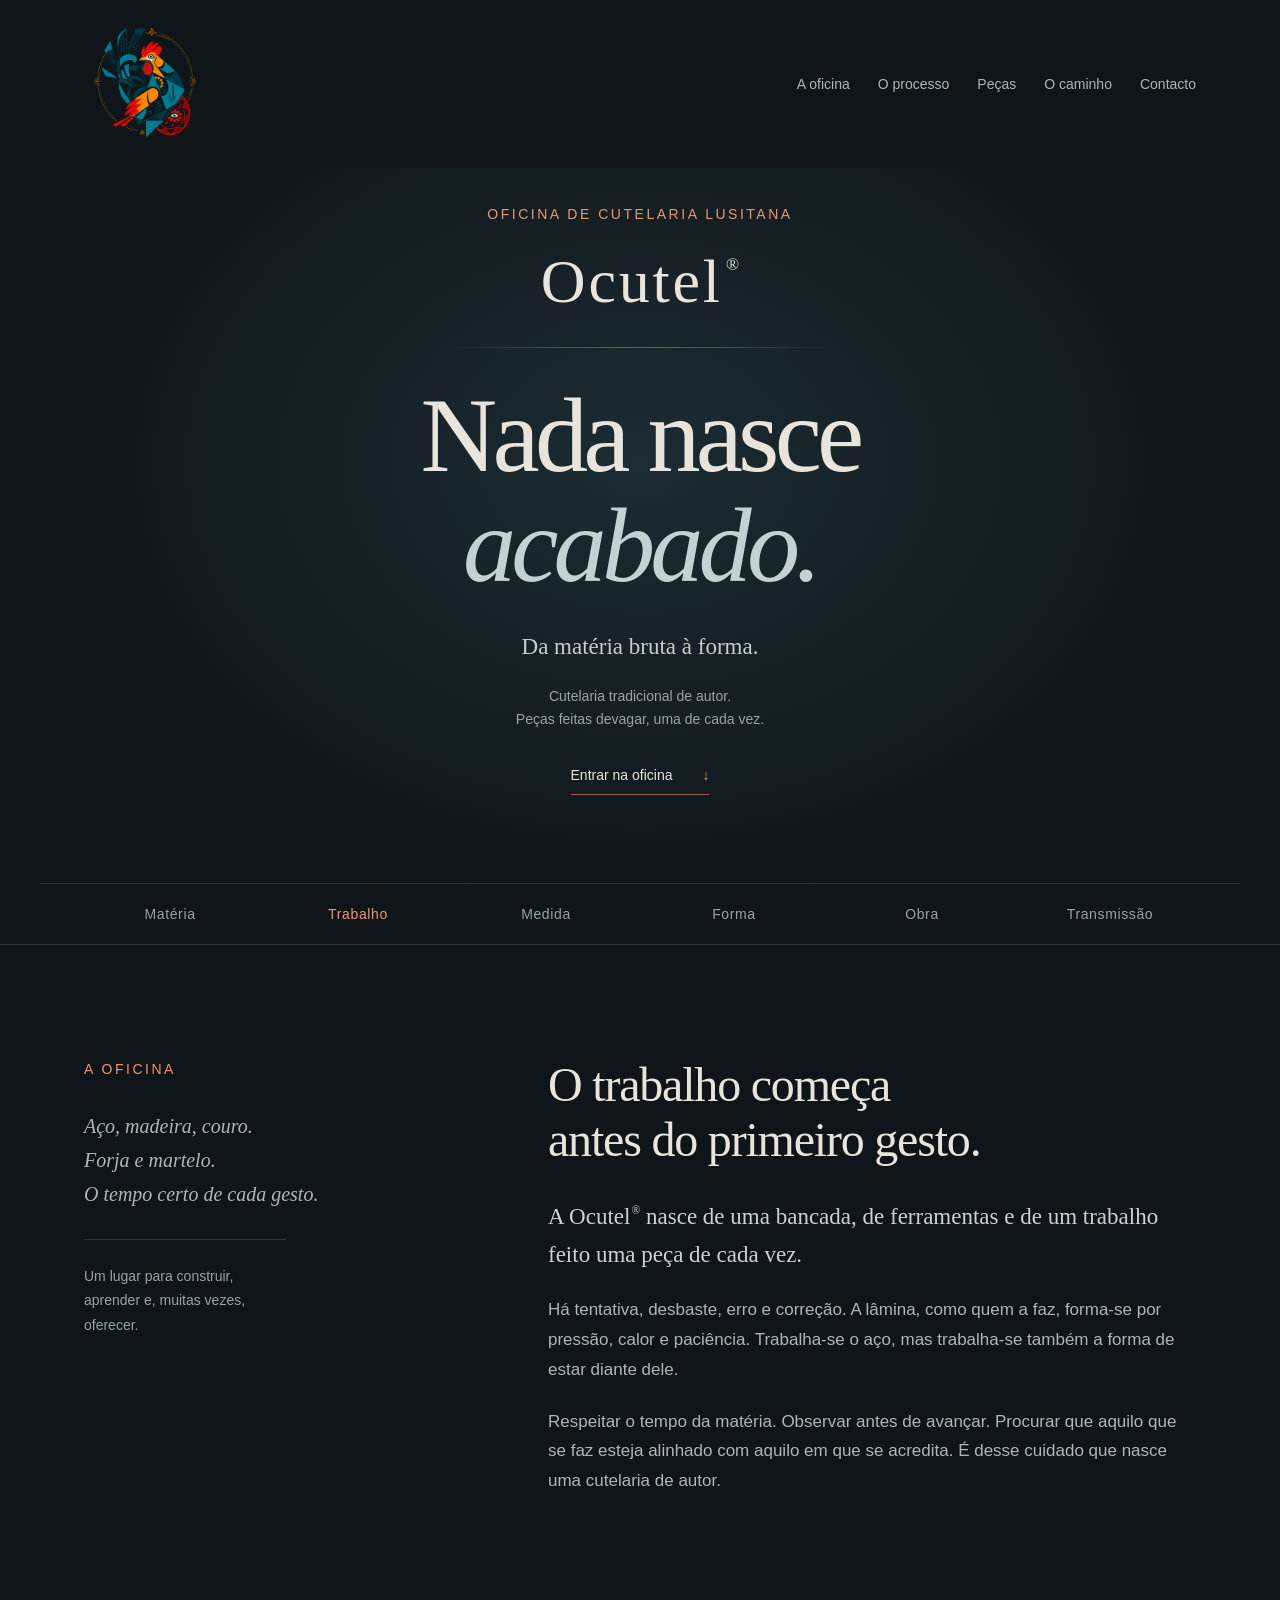
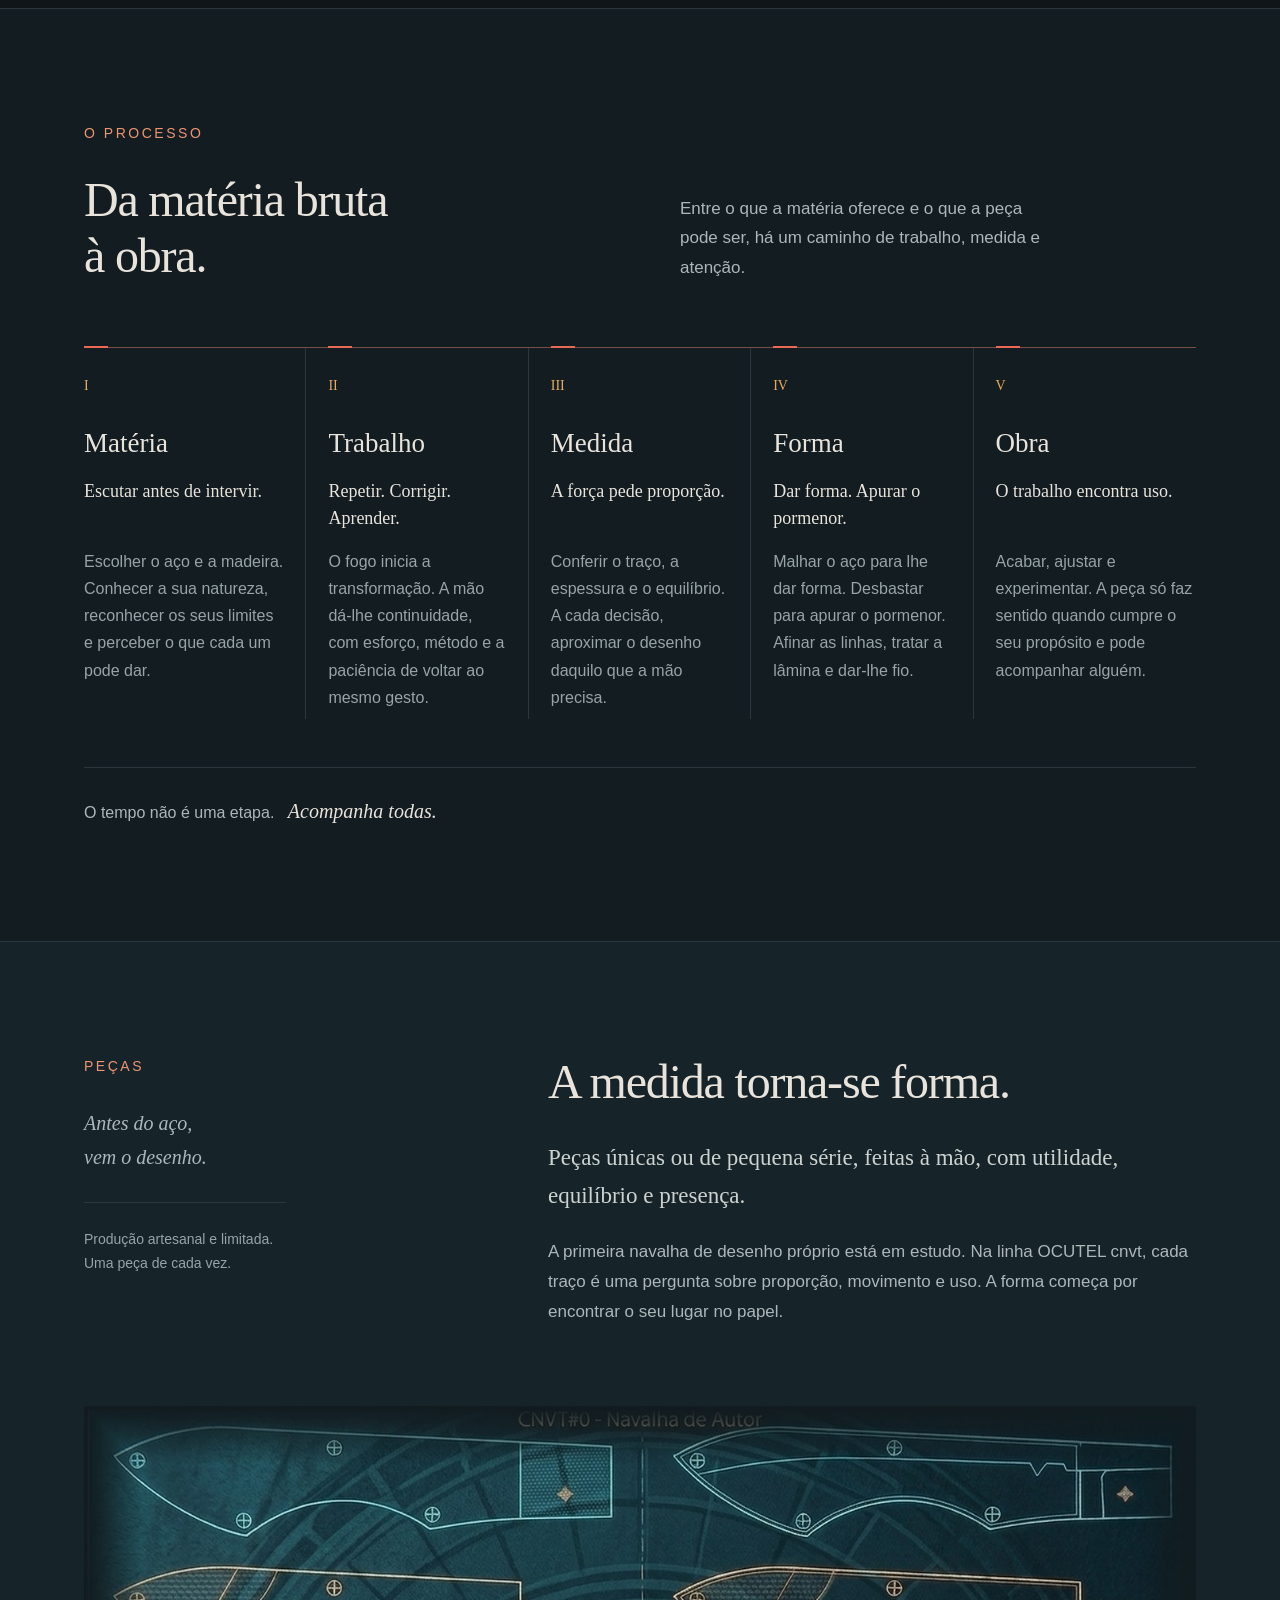
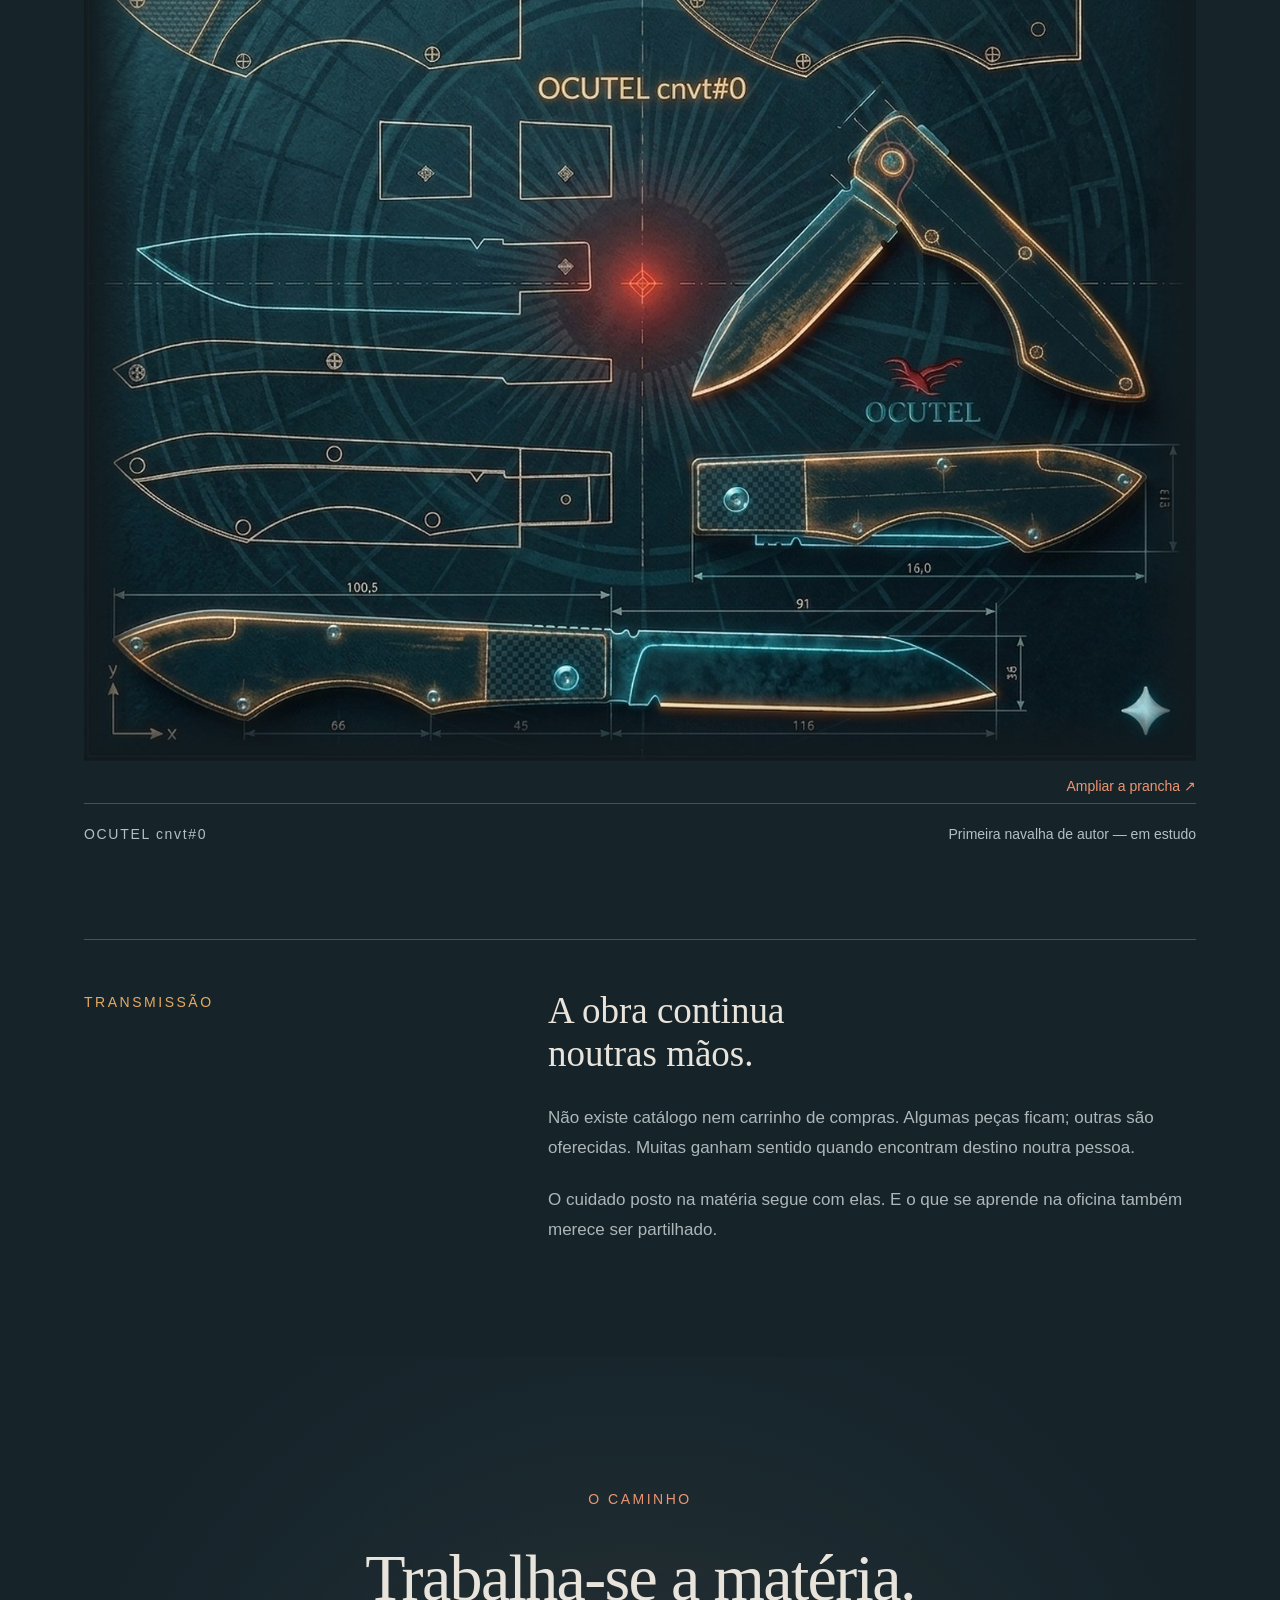
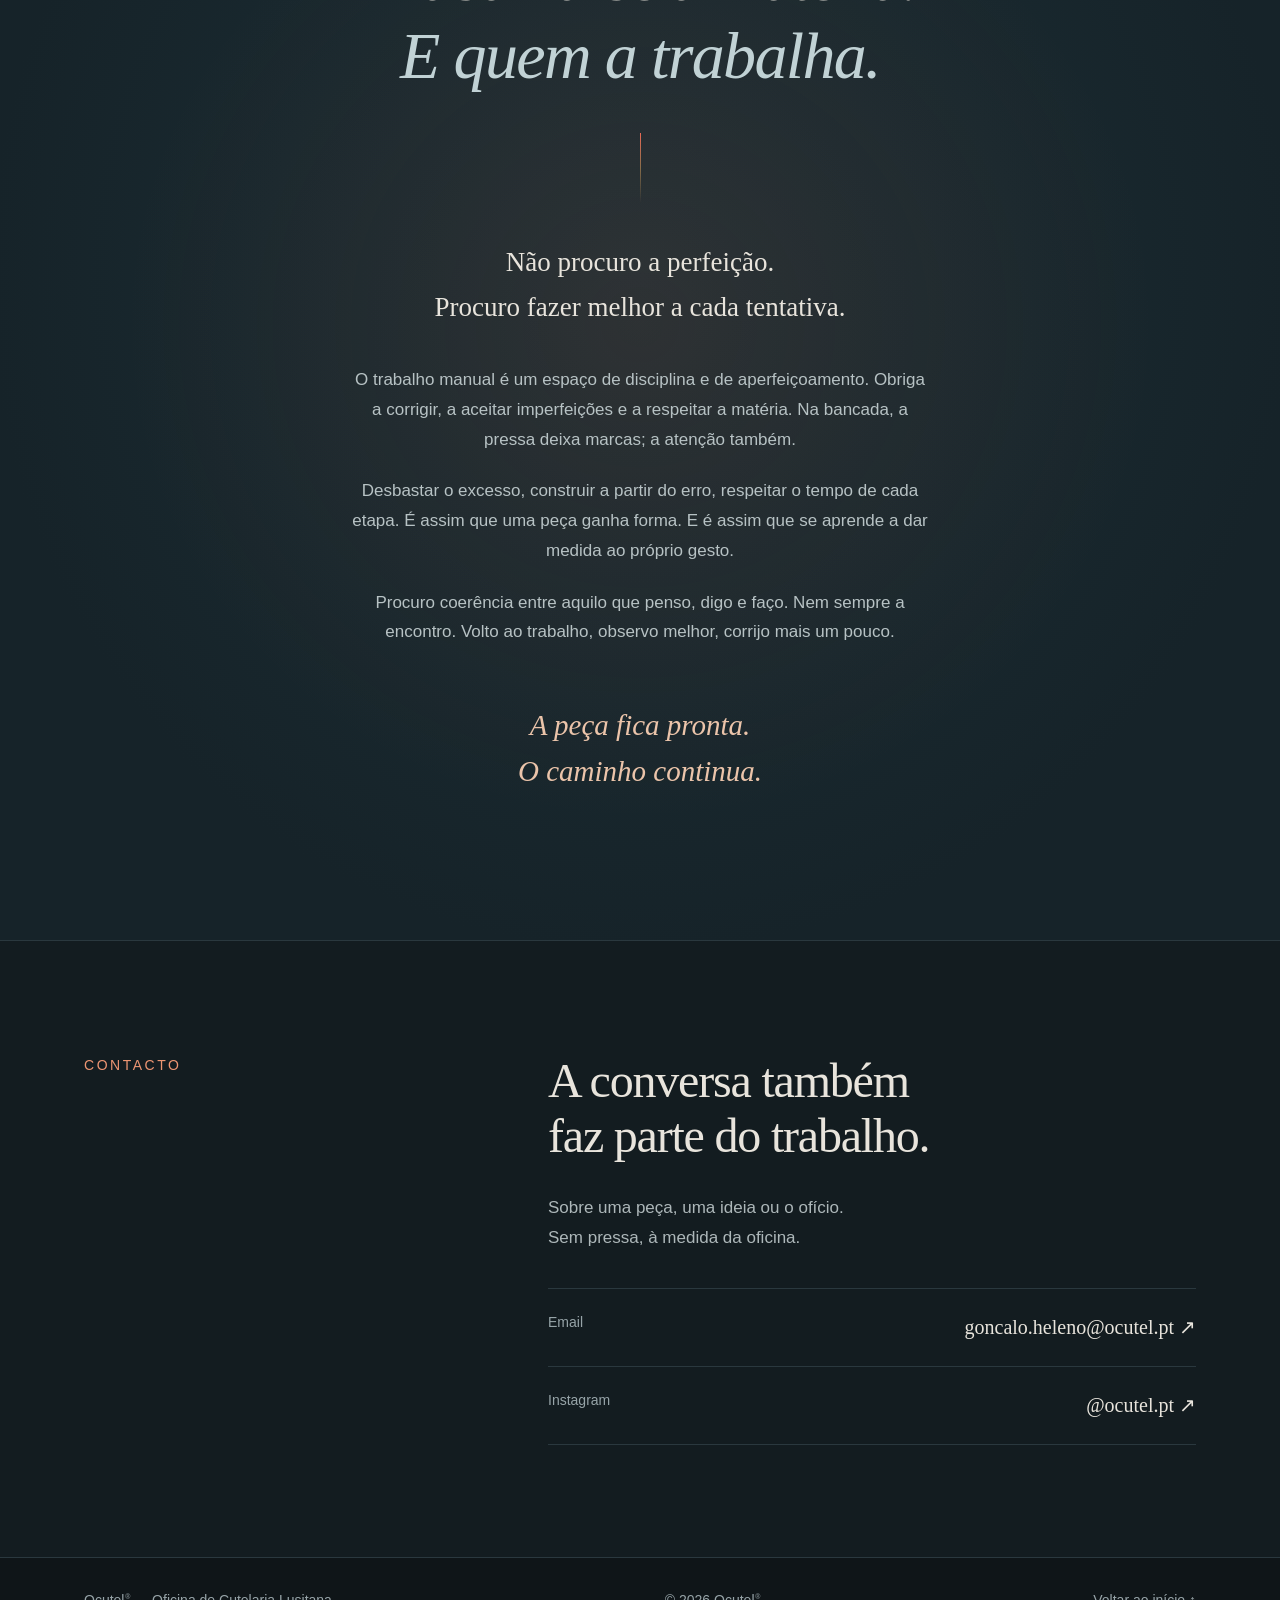
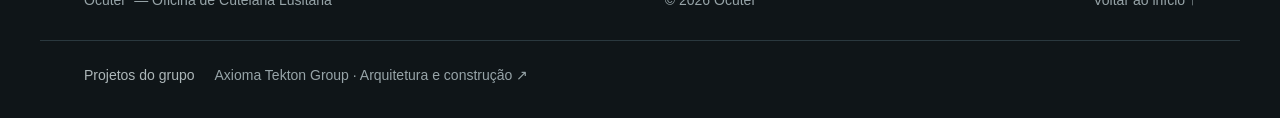
==== commit 8dc7df6e: "Refine workshop wording to Forja e martelo" ====
--- a/index.html
+++ b/index.html
@@ -49,4 +49,4 @@
 .plate-trigger span{color:var(--ember)}
 .contact-rows a:hover span:last-child{color:var(--ember)}
 @media(max-width:480px){.step::before{left:0}}
-</style></head><body><link rel="preload" as="image" href="/logo-ocutel-transparente.png"/><a class="skip" href="#conteudo">Saltar para o conteúdo</a><header class="site-header" id="topo"><div class="wrap nav"><a href="#topo" aria-label="Ocutel — início"><img class="logo" src="/logo-ocutel-transparente.png" alt="Ocutel®" width="120" height="120"/></a><nav aria-label="Navegação principal"><a href="#oficina">A oficina</a><a href="#processo">O processo</a><a href="#pecas">Peças</a><a href="#autor">O caminho</a><a href="#contacto">Contacto</a></nav></div></header><main id="conteudo"><section class="hero"><div class="wrap hero-inner"><p class="eyebrow">Oficina de Cutelaria Lusitana</p><p class="wordmark"><span class="brand-name">Ocutel<sup class="registered">®</sup></span></p><div class="forge-line" aria-hidden="true"></div><h1>Nada nasce<br/><em>acabado.</em></h1><p class="hero-sub">Da matéria bruta à forma.</p><p class="hero-note">Cutelaria tradicional de autor.<br/>Peças feitas devagar, uma de cada vez.</p><a class="text-link" href="#oficina">Entrar na oficina <span aria-hidden="true">↓</span></a></div><div class="hero-baseline wrap" aria-hidden="true"><span>Matéria</span><span>Trabalho</span><span>Medida</span><span>Forma</span><span>Obra</span><span>Transmissão</span></div></section><section id="oficina"><div class="wrap two-col"><aside><p class="eyebrow">A oficina</p><p class="aside-poem">Aço, madeira, couro.<br/>Fogo e ferramentas.<br/>O tempo certo de cada gesto.</p><p class="aside-note">Um lugar para construir,<br/>aprender e, muitas vezes, oferecer.</p></aside><div><h2>O trabalho começa<br/>antes do primeiro gesto.</h2><p class="lead">A <span class="brand-name">Ocutel<sup class="registered">®</sup></span> nasce de uma bancada, de ferramentas e de um trabalho feito uma peça de cada vez.</p><p>Há tentativa, desbaste, erro e correção. A lâmina, como quem a faz, forma-se por pressão, calor e paciência. Trabalha-se o aço, mas trabalha-se também a forma de estar diante dele.</p><p>Respeitar o tempo da matéria. Observar antes de avançar. Procurar que aquilo que se faz esteja alinhado com aquilo em que se acredita. É desse cuidado que nasce uma cutelaria de autor.</p></div></div></section><section id="processo" class="process"><div class="wrap"><div class="section-heading"><div><p class="eyebrow">O processo</p><h2>Da matéria bruta<br/>à obra.</h2></div><p class="heading-note">Entre o que a matéria oferece e o que a peça pode ser, há um caminho de trabalho, medida e atenção.</p></div><div class="process-grid"><article class="step"><span class="step-num">I</span><h3>Matéria</h3><p class="step-line">Escutar antes de intervir.</p><p>Escolher o aço e a madeira. Conhecer a sua natureza, reconhecer os seus limites e perceber o que cada um pode dar.</p></article><article class="step"><span class="step-num">II</span><h3>Trabalho</h3><p class="step-line">Repetir. Corrigir. Aprender.</p><p>O fogo inicia a transformação. A mão dá-lhe continuidade, com esforço, método e a paciência de voltar ao mesmo gesto.</p></article><article class="step"><span class="step-num">III</span><h3>Medida</h3><p class="step-line">A força pede proporção.</p><p>Conferir o traço, a espessura e o equilíbrio. A cada decisão, aproximar o desenho daquilo que a mão precisa.</p></article><article class="step"><span class="step-num">IV</span><h3>Forma</h3><p class="step-line">Dar forma. Apurar o pormenor.</p><p>Malhar o aço para lhe dar forma. Desbastar para apurar o pormenor. Afinar as linhas, tratar a lâmina e dar-lhe fio.</p></article><article class="step"><span class="step-num">V</span><h3>Obra</h3><p class="step-line">O trabalho encontra uso.</p><p>Acabar, ajustar e experimentar. A peça só faz sentido quando cumpre o seu propósito e pode acompanhar alguém.</p></article></div><p class="process-end">O tempo não é uma etapa. <em>Acompanha todas.</em></p></div></section><section id="pecas" class="pieces"><div class="wrap"><div class="two-col"><aside><p class="eyebrow">Peças</p><p class="aside-poem">Antes do aço,<br/>vem o desenho.</p><p class="aside-note">Produção artesanal e limitada.<br/>Uma peça de cada vez.</p></aside><div><h2>A medida torna-se forma.</h2><p class="lead">Peças únicas ou de pequena série, feitas à mão, com utilidade, equilíbrio e presença.</p><p>A primeira navalha de desenho próprio está em estudo. Na linha OCUTEL cnvt, cada traço é uma pergunta sobre proporção, movimento e uso. A forma começa por encontrar o seu lugar no papel.</p></div></div><figure class="blade-plate"><button type="button" class="plate-trigger" aria-label="Ampliar a prancha da navalha" aria-haspopup="dialog"><img src="/cnvt-cnvt0.jpg" alt="Prancha original de estudo da navalha OCUTEL cnvt#0: moldes, vistas aberta e fechada e cotas." loading="lazy"/><span>Ampliar a prancha ↗</span></button><figcaption><span>OCUTEL cnvt#0</span><span>Primeira navalha de autor — em estudo</span></figcaption></figure><div class="transmission"><p class="eyebrow">Transmissão</p><div><h3>A obra continua<br/>noutras mãos.</h3><p>Não existe catálogo nem carrinho de compras. Algumas peças ficam; outras são oferecidas. Muitas ganham sentido quando encontram destino noutra pessoa.</p><p>O cuidado posto na matéria segue com elas. E o que se aprende na oficina também merece ser partilhado.</p></div></div></div></section><section id="autor" class="path"><div class="wrap path-inner"><p class="eyebrow">O caminho</p><h2>Trabalha-se a matéria.<br/><em>E quem a trabalha.</em></h2><div class="quiet-line" aria-hidden="true"></div><p class="lead">Não procuro a perfeição.<br/>Procuro fazer melhor a cada tentativa.</p><div class="path-copy"><p>O trabalho manual é um espaço de disciplina e de aperfeiçoamento. Obriga a corrigir, a aceitar imperfeições e a respeitar a matéria. Na bancada, a pressa deixa marcas; a atenção também.</p><p>Desbastar o excesso, construir a partir do erro, respeitar o tempo de cada etapa. É assim que uma peça ganha forma. E é assim que se aprende a dar medida ao próprio gesto.</p><p>Procuro coerência entre aquilo que penso, digo e faço. Nem sempre a encontro. Volto ao trabalho, observo melhor, corrijo mais um pouco.</p></div><p class="path-end">A peça fica pronta.<br/>O caminho continua.</p></div></section><section id="contacto" class="contact"><div class="wrap two-col"><p class="eyebrow">Contacto</p><div><h2>A conversa também<br/>faz parte do trabalho.</h2><p>Sobre uma peça, uma ideia ou o ofício.<br/>Sem pressa, à medida da oficina.</p><div class="contact-rows"><a href="mailto:goncalo.heleno@ocutel.pt"><span>Email</span><span>goncalo.heleno@ocutel.pt ↗</span></a><a href="https://www.instagram.com/ocutel.pt/" target="_blank" rel="noopener noreferrer"><span>Instagram</span><span>@ocutel.pt ↗</span></a></div></div></div></section></main><footer><div class="wrap foot"><p><span class="brand-name">Ocutel<sup class="registered">®</sup></span> — Oficina de Cutelaria Lusitana</p><p>© 2026 <span class="brand-name">Ocutel<sup class="registered">®</sup></span></p><a href="#topo">Voltar ao início ↑</a></div><div class="wrap footer-group"><span>Projetos do grupo</span><a href="https://ocutel.pt/axiomatekton/" target="_blank" rel="noopener noreferrer">Axioma Tekton Group · Arquitetura e construção ↗</a></div></footer><dialog class="plate-dialog" aria-labelledby="plate-title"><div class="plate-toolbar"><h2 id="plate-title">OCUTEL cnvt#0</h2><button type="button" class="plate-close" autofocus>Fechar ×</button></div><p>Prancha de estudo. Desliza para observar os pormenores.</p><div class="plate-scroll"><img src="/cnvt-cnvt0.jpg" alt="Desenho ampliado da navalha com as cotas originais" width="1400" height="1202"/></div></dialog><script>const trigger=document.querySelector('.plate-trigger'),dialog=document.querySelector('dialog');trigger.addEventListener('click',()=>{dialog.showModal();document.body.style.overflow='hidden'});dialog.querySelector('.plate-close').addEventListener('click',()=>dialog.close());dialog.addEventListener('close',()=>{document.body.style.overflow='';trigger.focus()});dialog.addEventListener('click',e=>{if(e.target===dialog){const r=dialog.getBoundingClientRect();if(e.clientX<r.left||e.clientX>r.right||e.clientY<r.top||e.clientY>r.bottom)dialog.close()}});</script></body></html>+</style></head><body><link rel="preload" as="image" href="/logo-ocutel-transparente.png"/><a class="skip" href="#conteudo">Saltar para o conteúdo</a><header class="site-header" id="topo"><div class="wrap nav"><a href="#topo" aria-label="Ocutel — início"><img class="logo" src="/logo-ocutel-transparente.png" alt="Ocutel®" width="120" height="120"/></a><nav aria-label="Navegação principal"><a href="#oficina">A oficina</a><a href="#processo">O processo</a><a href="#pecas">Peças</a><a href="#autor">O caminho</a><a href="#contacto">Contacto</a></nav></div></header><main id="conteudo"><section class="hero"><div class="wrap hero-inner"><p class="eyebrow">Oficina de Cutelaria Lusitana</p><p class="wordmark"><span class="brand-name">Ocutel<sup class="registered">®</sup></span></p><div class="forge-line" aria-hidden="true"></div><h1>Nada nasce<br/><em>acabado.</em></h1><p class="hero-sub">Da matéria bruta à forma.</p><p class="hero-note">Cutelaria tradicional de autor.<br/>Peças feitas devagar, uma de cada vez.</p><a class="text-link" href="#oficina">Entrar na oficina <span aria-hidden="true">↓</span></a></div><div class="hero-baseline wrap" aria-hidden="true"><span>Matéria</span><span>Trabalho</span><span>Medida</span><span>Forma</span><span>Obra</span><span>Transmissão</span></div></section><section id="oficina"><div class="wrap two-col"><aside><p class="eyebrow">A oficina</p><p class="aside-poem">Aço, madeira, couro.<br/>Forja e martelo.<br/>O tempo certo de cada gesto.</p><p class="aside-note">Um lugar para construir,<br/>aprender e, muitas vezes, oferecer.</p></aside><div><h2>O trabalho começa<br/>antes do primeiro gesto.</h2><p class="lead">A <span class="brand-name">Ocutel<sup class="registered">®</sup></span> nasce de uma bancada, de ferramentas e de um trabalho feito uma peça de cada vez.</p><p>Há tentativa, desbaste, erro e correção. A lâmina, como quem a faz, forma-se por pressão, calor e paciência. Trabalha-se o aço, mas trabalha-se também a forma de estar diante dele.</p><p>Respeitar o tempo da matéria. Observar antes de avançar. Procurar que aquilo que se faz esteja alinhado com aquilo em que se acredita. É desse cuidado que nasce uma cutelaria de autor.</p></div></div></section><section id="processo" class="process"><div class="wrap"><div class="section-heading"><div><p class="eyebrow">O processo</p><h2>Da matéria bruta<br/>à obra.</h2></div><p class="heading-note">Entre o que a matéria oferece e o que a peça pode ser, há um caminho de trabalho, medida e atenção.</p></div><div class="process-grid"><article class="step"><span class="step-num">I</span><h3>Matéria</h3><p class="step-line">Escutar antes de intervir.</p><p>Escolher o aço e a madeira. Conhecer a sua natureza, reconhecer os seus limites e perceber o que cada um pode dar.</p></article><article class="step"><span class="step-num">II</span><h3>Trabalho</h3><p class="step-line">Repetir. Corrigir. Aprender.</p><p>O fogo inicia a transformação. A mão dá-lhe continuidade, com esforço, método e a paciência de voltar ao mesmo gesto.</p></article><article class="step"><span class="step-num">III</span><h3>Medida</h3><p class="step-line">A força pede proporção.</p><p>Conferir o traço, a espessura e o equilíbrio. A cada decisão, aproximar o desenho daquilo que a mão precisa.</p></article><article class="step"><span class="step-num">IV</span><h3>Forma</h3><p class="step-line">Dar forma. Apurar o pormenor.</p><p>Malhar o aço para lhe dar forma. Desbastar para apurar o pormenor. Afinar as linhas, tratar a lâmina e dar-lhe fio.</p></article><article class="step"><span class="step-num">V</span><h3>Obra</h3><p class="step-line">O trabalho encontra uso.</p><p>Acabar, ajustar e experimentar. A peça só faz sentido quando cumpre o seu propósito e pode acompanhar alguém.</p></article></div><p class="process-end">O tempo não é uma etapa. <em>Acompanha todas.</em></p></div></section><section id="pecas" class="pieces"><div class="wrap"><div class="two-col"><aside><p class="eyebrow">Peças</p><p class="aside-poem">Antes do aço,<br/>vem o desenho.</p><p class="aside-note">Produção artesanal e limitada.<br/>Uma peça de cada vez.</p></aside><div><h2>A medida torna-se forma.</h2><p class="lead">Peças únicas ou de pequena série, feitas à mão, com utilidade, equilíbrio e presença.</p><p>A primeira navalha de desenho próprio está em estudo. Na linha OCUTEL cnvt, cada traço é uma pergunta sobre proporção, movimento e uso. A forma começa por encontrar o seu lugar no papel.</p></div></div><figure class="blade-plate"><button type="button" class="plate-trigger" aria-label="Ampliar a prancha da navalha" aria-haspopup="dialog"><img src="/cnvt-cnvt0.jpg" alt="Prancha original de estudo da navalha OCUTEL cnvt#0: moldes, vistas aberta e fechada e cotas." loading="lazy"/><span>Ampliar a prancha ↗</span></button><figcaption><span>OCUTEL cnvt#0</span><span>Primeira navalha de autor — em estudo</span></figcaption></figure><div class="transmission"><p class="eyebrow">Transmissão</p><div><h3>A obra continua<br/>noutras mãos.</h3><p>Não existe catálogo nem carrinho de compras. Algumas peças ficam; outras são oferecidas. Muitas ganham sentido quando encontram destino noutra pessoa.</p><p>O cuidado posto na matéria segue com elas. E o que se aprende na oficina também merece ser partilhado.</p></div></div></div></section><section id="autor" class="path"><div class="wrap path-inner"><p class="eyebrow">O caminho</p><h2>Trabalha-se a matéria.<br/><em>E quem a trabalha.</em></h2><div class="quiet-line" aria-hidden="true"></div><p class="lead">Não procuro a perfeição.<br/>Procuro fazer melhor a cada tentativa.</p><div class="path-copy"><p>O trabalho manual é um espaço de disciplina e de aperfeiçoamento. Obriga a corrigir, a aceitar imperfeições e a respeitar a matéria. Na bancada, a pressa deixa marcas; a atenção também.</p><p>Desbastar o excesso, construir a partir do erro, respeitar o tempo de cada etapa. É assim que uma peça ganha forma. E é assim que se aprende a dar medida ao próprio gesto.</p><p>Procuro coerência entre aquilo que penso, digo e faço. Nem sempre a encontro. Volto ao trabalho, observo melhor, corrijo mais um pouco.</p></div><p class="path-end">A peça fica pronta.<br/>O caminho continua.</p></div></section><section id="contacto" class="contact"><div class="wrap two-col"><p class="eyebrow">Contacto</p><div><h2>A conversa também<br/>faz parte do trabalho.</h2><p>Sobre uma peça, uma ideia ou o ofício.<br/>Sem pressa, à medida da oficina.</p><div class="contact-rows"><a href="mailto:goncalo.heleno@ocutel.pt"><span>Email</span><span>goncalo.heleno@ocutel.pt ↗</span></a><a href="https://www.instagram.com/ocutel.pt/" target="_blank" rel="noopener noreferrer"><span>Instagram</span><span>@ocutel.pt ↗</span></a></div></div></div></section></main><footer><div class="wrap foot"><p><span class="brand-name">Ocutel<sup class="registered">®</sup></span> — Oficina de Cutelaria Lusitana</p><p>© 2026 <span class="brand-name">Ocutel<sup class="registered">®</sup></span></p><a href="#topo">Voltar ao início ↑</a></div><div class="wrap footer-group"><span>Projetos do grupo</span><a href="https://ocutel.pt/axiomatekton/" target="_blank" rel="noopener noreferrer">Axioma Tekton Group · Arquitetura e construção ↗</a></div></footer><dialog class="plate-dialog" aria-labelledby="plate-title"><div class="plate-toolbar"><h2 id="plate-title">OCUTEL cnvt#0</h2><button type="button" class="plate-close" autofocus>Fechar ×</button></div><p>Prancha de estudo. Desliza para observar os pormenores.</p><div class="plate-scroll"><img src="/cnvt-cnvt0.jpg" alt="Desenho ampliado da navalha com as cotas originais" width="1400" height="1202"/></div></dialog><script>const trigger=document.querySelector('.plate-trigger'),dialog=document.querySelector('dialog');trigger.addEventListener('click',()=>{dialog.showModal();document.body.style.overflow='hidden'});dialog.querySelector('.plate-close').addEventListener('click',()=>dialog.close());dialog.addEventListener('close',()=>{document.body.style.overflow='';trigger.focus()});dialog.addEventListener('click',e=>{if(e.target===dialog){const r=dialog.getBoundingClientRect();if(e.clientX<r.left||e.clientX>r.right||e.clientY<r.top||e.clientY>r.bottom)dialog.close()}});</script></body></html>
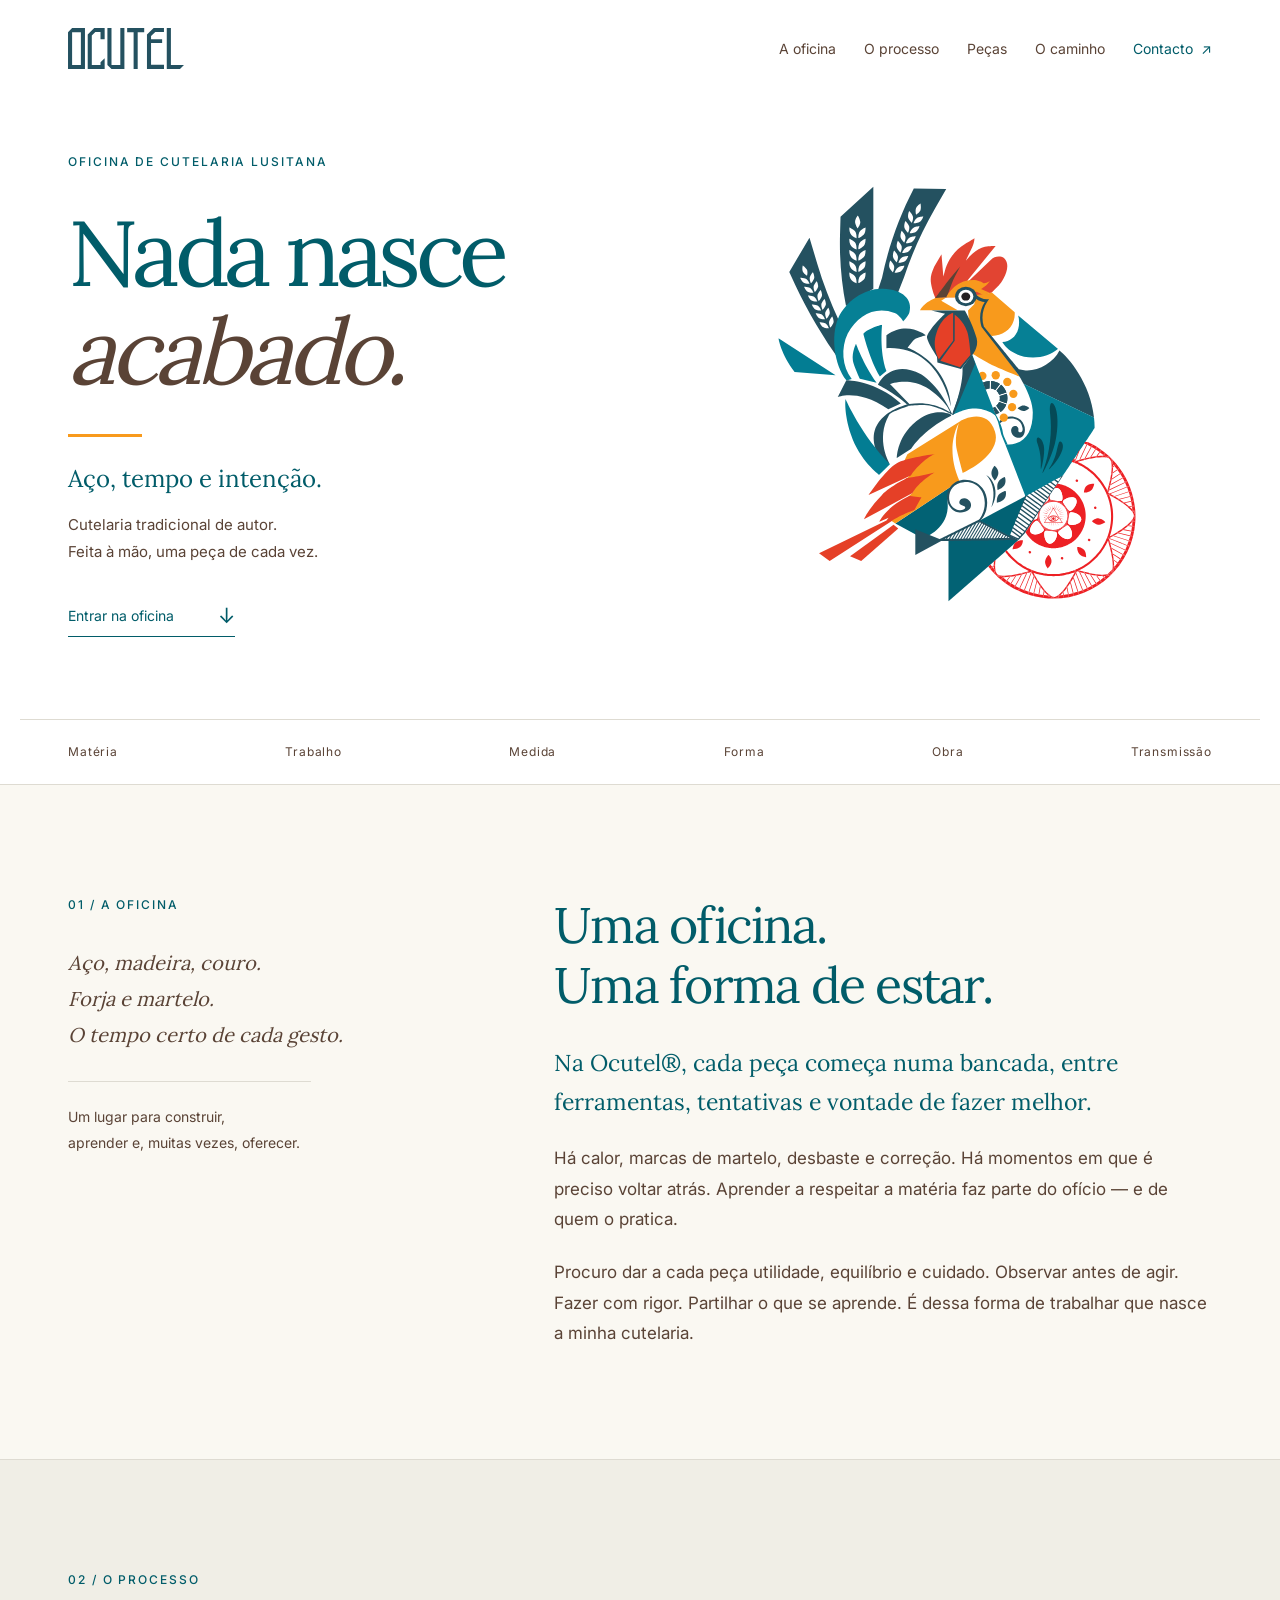
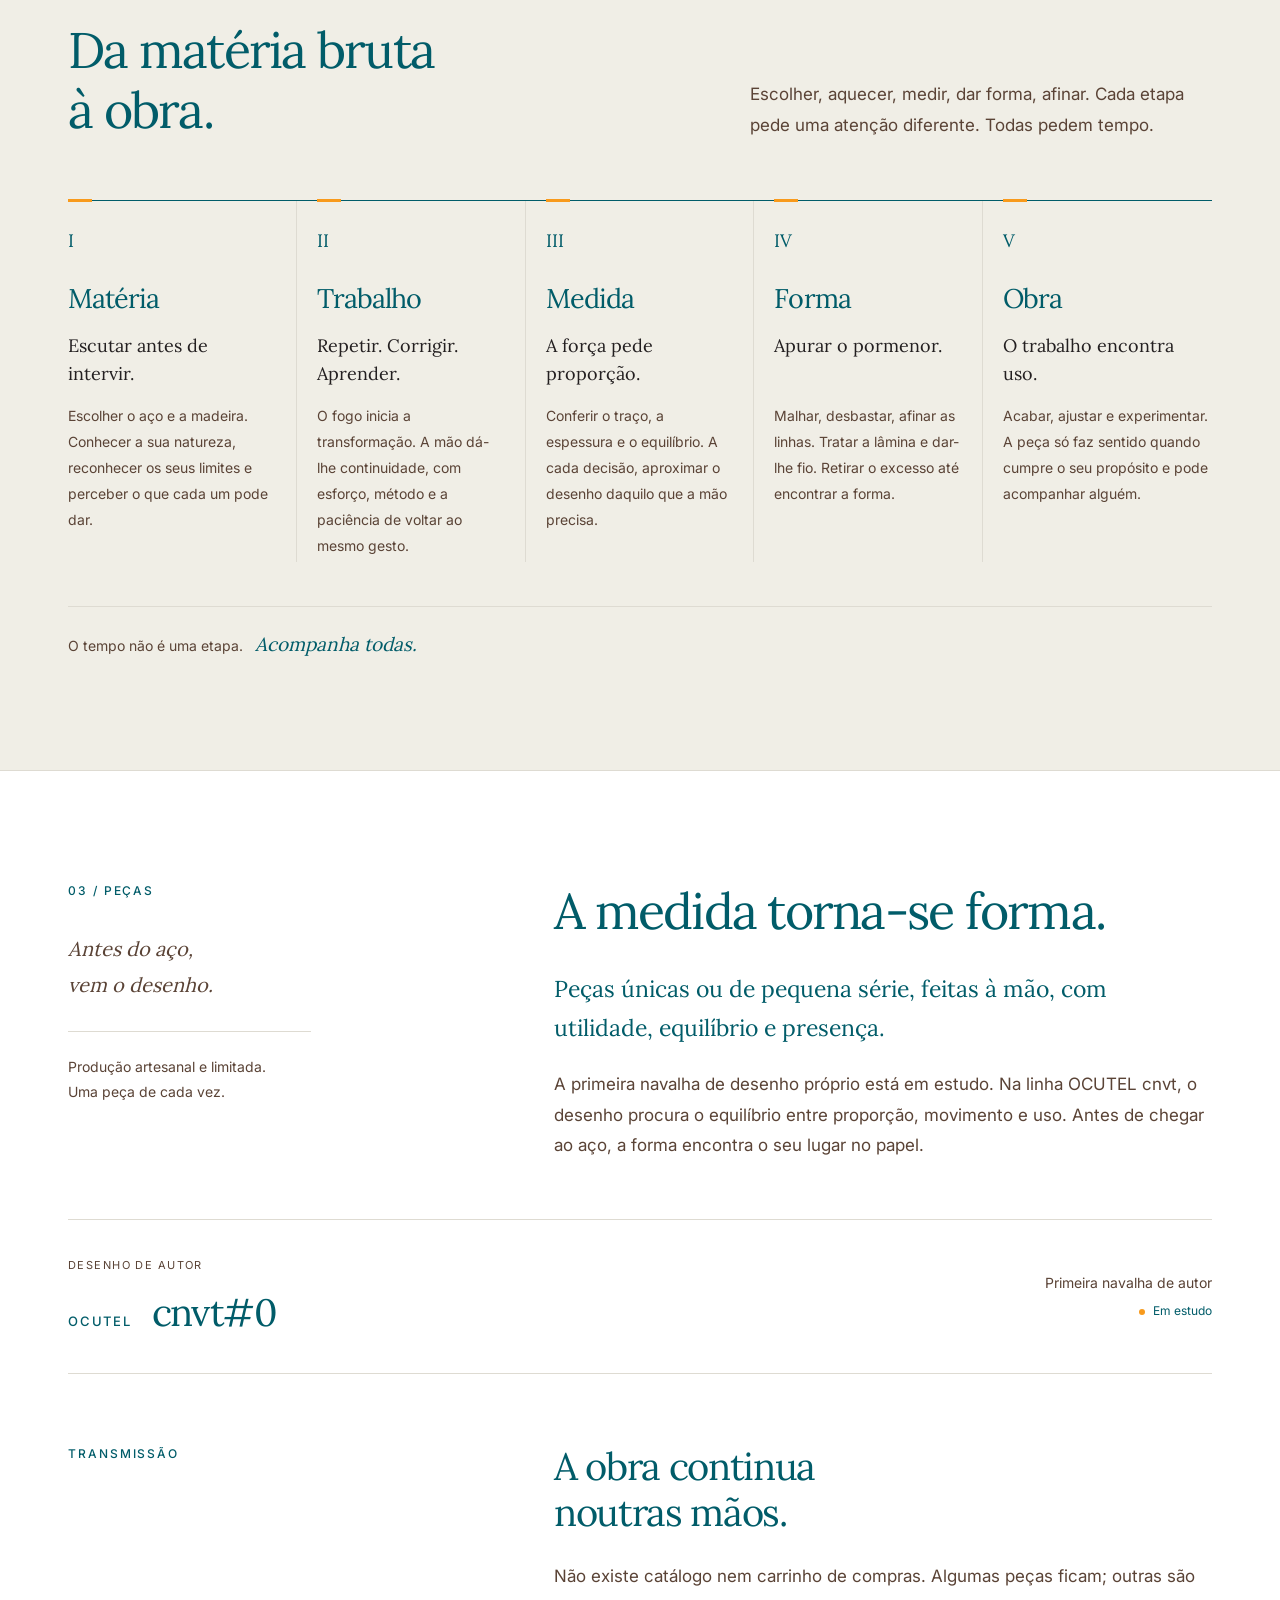
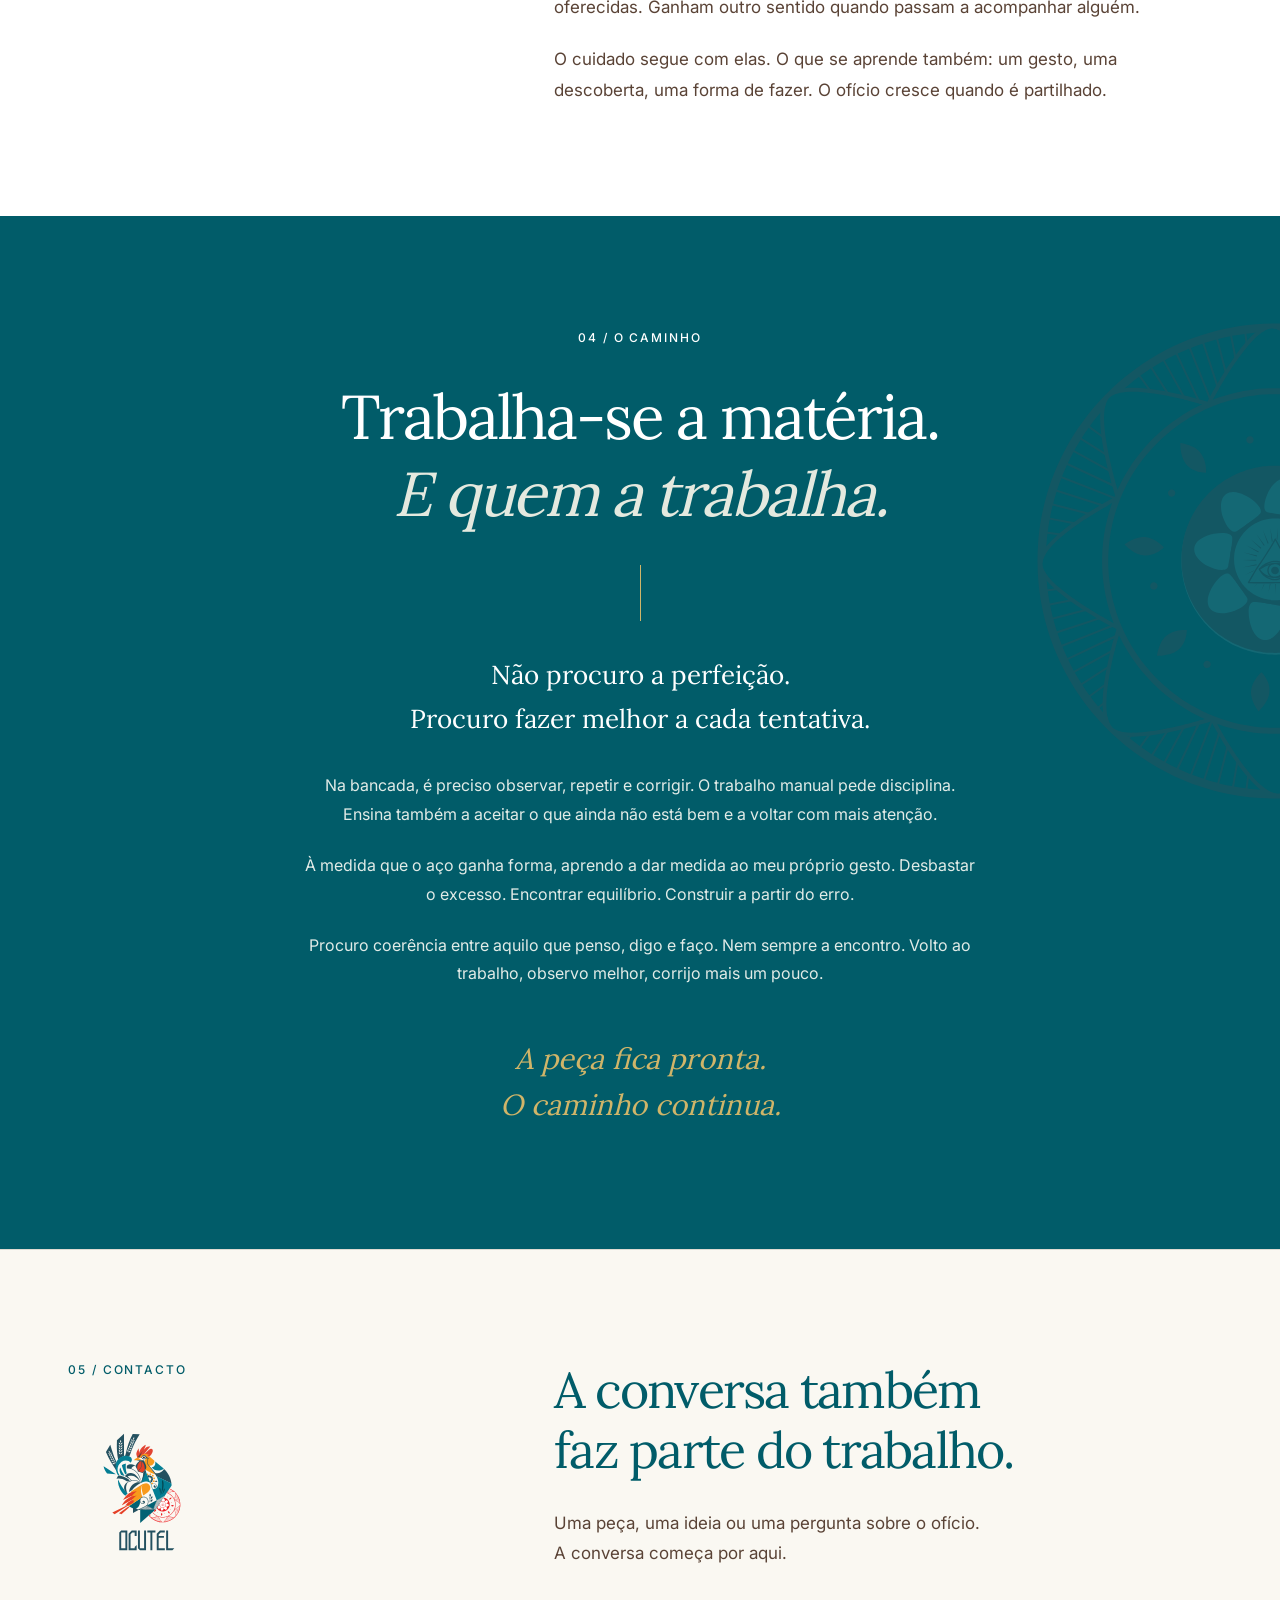
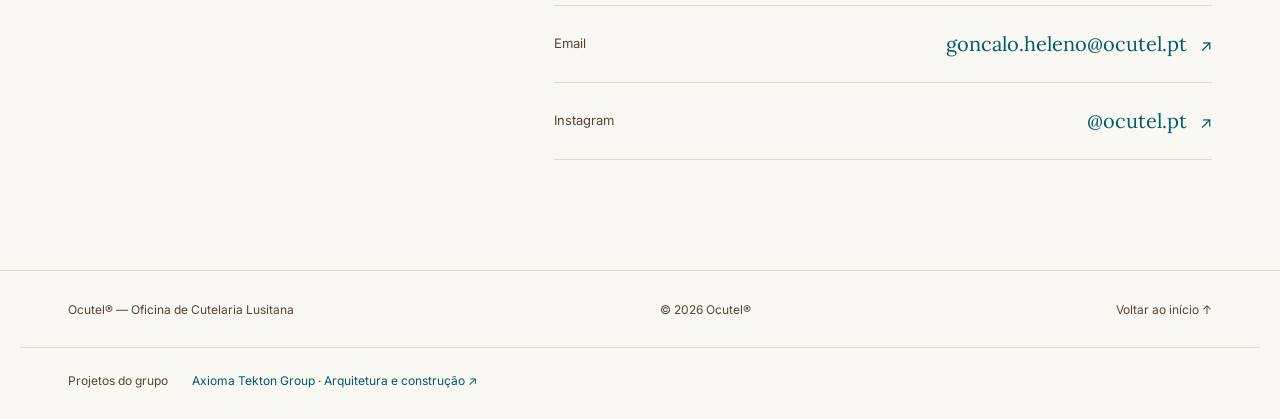
==== commit ca6e10cb: "Refresh Ocutel site with official identity and lighter editorial design" ====
--- a/index.html
+++ b/index.html
@@ -1,52 +1,128 @@
-<!doctype html><html lang="pt-PT"><head><meta charset="utf-8"><meta name="viewport" content="width=device-width,initial-scale=1"><title>Ocutel® — Oficina de Cutelaria Lusitana</title><meta name="description" content="Cutelaria tradicional de autor. Da matéria bruta à obra, com tempo, medida e intenção."><link rel="canonical" href="https://ocutel.pt/"><style>button{font:inherit;color:inherit;background:transparent;border:0}button:focus-visible{outline:2px solid #e7aa60}sup{position:relative;vertical-align:baseline}img{vertical-align:middle}figure{margin:0}dialog:not([open]){display:none}dialog::backdrop{background:rgba(0,0,0,.8);backdrop-filter:blur(4px)}dialog.plate-dialog{position:fixed;inset:0;margin:auto;color:#e8e4dc;border:1px solid #41545c;transform:none}dialog .plate-scroll{margin-top:14px}.plate-dialog p{font-size:14px;margin:12px 0 0}
-
-
-:root,.dark{--background:#0f1518;--foreground:#e8e4dc;--card:#131b1f;--card-foreground:#e8e4dc;--popover:#131b1f;--popover-foreground:#e8e4dc;--primary:#77bbca;--primary-foreground:#0f1518;--secondary:#172227;--secondary-foreground:#e8e4dc;--muted:#172227;--muted-foreground:#acb6b8;--accent:#172227;--accent-foreground:#e8e4dc;--border:#2c3b41;--input:#2c3b41;--ring:#77bbca;--radius:0;--ink:#e8e4dc;--soft:#adb7b9;--faint:#97a4a8;--petrol:#77bbca;--line:#2a383e;--serif:Georgia,'Times New Roman',serif;--sans:'Helvetica Neue',Helvetica,Arial,sans-serif}
-*{box-sizing:border-box}html{scroll-behavior:smooth;scroll-padding-top:24px}body{margin:0;background:var(--background);color:var(--ink);font-family:var(--sans);font-size:17px;line-height:1.75;-webkit-font-smoothing:antialiased}a{color:inherit;text-decoration:none}a:focus-visible{outline:2px solid var(--petrol);outline-offset:7px}a:hover{color:var(--petrol)}p{margin:0 0 22px;color:var(--soft)}p:last-child{margin-bottom:0}h1,h2,h3{font-family:var(--serif);font-weight:400;line-height:1.15;margin:0;color:var(--ink)}h2{font-size:clamp(32px,4vw,48px);margin-bottom:30px;letter-spacing:-.025em}em{font-weight:400}img{max-width:100%}.wrap{max-width:1200px;padding:0 44px;margin:auto}.review{padding:7px 20px;background:#172328;border-bottom:1px solid #30444d;text-align:center;font-size:12px;color:#bdc8ca;letter-spacing:.08em}.review span{margin:0 9px;color:#e86a55}.skip{position:absolute;left:20px;top:-100px;z-index:20;background:#172328;padding:12px}.skip:focus{top:44px}.site-header{padding:24px 0}.nav{display:flex;align-items:center;justify-content:space-between;gap:32px}.logo{height:88px;width:auto;display:block}.nav nav{display:flex;gap:28px;flex-wrap:wrap}.nav nav a{font-size:14px;color:var(--soft)}.nav nav a:hover{color:var(--ink)}section{padding:112px 0;border-top:1px solid var(--line)}.eyebrow{text-transform:uppercase;font-size:12px;letter-spacing:.28em;font-weight:500;color:var(--petrol);margin-bottom:27px}.hero{position:relative;overflow:hidden;border-top:0;padding:34px 0 0;background:radial-gradient(ellipse at 50% 38%,#1c2c33 0%,#0f1518 66%)}.hero-inner{text-align:center;padding-bottom:80px;position:relative}.hero .eyebrow{margin-bottom:20px}.wordmark{font-family:var(--serif);font-size:clamp(42px,5vw,62px);letter-spacing:.045em;color:var(--ink);line-height:1.1;margin:0}.brand-name{white-space:nowrap}.brand-name .registered{display:inline-block;position:relative;font-size:.5em;line-height:0;vertical-align:baseline;top:-.8em;margin-left:.1em;letter-spacing:0}.wordmark .registered{font-size:.28em;top:-1.8em;margin-left:.18em}.forge-line{height:1px;width:min(380px,66%);margin:32px auto;background:linear-gradient(90deg,transparent,#38515b,#e03020,#38515b,transparent)}.hero h1{font-size:clamp(62px,8.3vw,108px);line-height:1.04;letter-spacing:-.045em}.hero h1 em{color:#c4d1d3}.hero-sub{font-family:var(--serif);font-size:clamp(18px,2.1vw,23px);line-height:1.6;margin:28px auto 20px;color:#c6cecd;max-width:43ch}.hero-note{font-size:14px;line-height:1.6;color:var(--faint);margin-bottom:30px}.text-link{display:inline-flex;gap:30px;border-bottom:1px solid #536167;padding-bottom:6px;font-size:14px}.text-link span{color:#e86a55}.hero-baseline{display:grid;grid-template-columns:repeat(6,1fr);padding-top:18px;padding-bottom:18px;border-top:1px solid var(--line);text-align:center;gap:16px;font-size:12px;letter-spacing:.09em;color:var(--faint)}.two-col{display:grid;grid-template-columns:1fr 1.62fr;gap:64px}.aside-poem{font-family:var(--serif);font-style:italic;font-size:20px;line-height:1.7}.aside-note{margin-top:28px;padding-top:24px;border-top:1px solid var(--line);max-width:26ch;font-size:14px;color:var(--faint)}.lead{font-family:var(--serif);font-size:23px;line-height:1.65;color:#ccd2d0}.process{background:#131c20}.section-heading{display:grid;grid-template-columns:1fr 1fr;gap:80px;align-items:end}.section-heading h2{margin-bottom:0}.heading-note{max-width:39ch;margin-bottom:5px}.process-grid{display:grid;grid-template-columns:repeat(5,1fr);margin-top:64px;border-top:1px solid #586970}.step{padding:30px 22px 8px;border-right:1px solid var(--line)}.step:first-child{padding-left:0}.step:last-child{border:0;padding-right:0}.step-num{font:14px var(--serif);color:var(--petrol);display:block;margin-bottom:34px}.step h3{font-size:27px;margin-bottom:19px}.step p{font-size:16px;line-height:1.7;color:var(--faint)}.step .step-line{font-family:var(--serif);font-size:18px;line-height:1.5;color:var(--ink);min-height:3em;margin-bottom:16px}.process-end{margin-top:48px;padding-top:26px;border-top:1px solid var(--line);font-size:16px}.process-end em{font-family:var(--serif);color:var(--ink);font-size:20px;margin-left:9px}.pieces{background:#162329}.blade-plate{margin:60px 0 0}.blade-plate img{width:100%;height:auto;display:block}.blade-plate figcaption{display:flex;justify-content:space-between;gap:20px;border-top:1px solid #41545c;padding:18px 0;font-size:14px;color:#b2c0c4}.blade-plate figcaption span:first-child{letter-spacing:.12em}.transmission{margin-top:75px;padding-top:50px;border-top:1px solid #41545c;display:grid;grid-template-columns:1fr 1.62fr;gap:64px}.transmission h3{font-size:37px;margin-bottom:28px}.path{background:radial-gradient(ellipse at 50% 0%,#253b43,#162227 65%);padding:130px 0 145px}.path-inner{text-align:center;max-width:1000px}.path h2{font-size:clamp(38px,5.7vw,66px);line-height:1.19}.path h2 em{color:#c1d2d5}.quiet-line{width:1px;height:70px;background:linear-gradient(#79969d,transparent);margin:37px auto}.path .lead{font-size:27px;color:var(--ink);margin-bottom:36px}.path-copy{max-width:61ch;margin:auto}.path-copy p{color:#b7c2c4}.path-end{font:italic 29px/1.6 var(--serif);color:#e8e4dc;margin-top:55px}.contact{background:#131c20}.contact-rows{margin-top:35px;border-top:1px solid var(--line)}.contact-rows a{display:flex;justify-content:space-between;gap:20px;padding:21px 0;border-bottom:1px solid var(--line)}.contact-rows a span:first-child{color:var(--faint);font-size:14px}.contact-rows a span:last-child{font-family:var(--serif);font-size:20px;overflow-wrap:anywhere}.group{padding:48px 0}.group .eyebrow{margin-bottom:15px}.group a{display:flex;justify-content:space-between;gap:20px;font-family:var(--serif);font-size:20px}.group a span{font:14px/1.75 var(--sans);color:var(--faint)}footer{border-top:1px solid var(--line);padding:30px 0}.foot{display:flex;justify-content:space-between;gap:20px;flex-wrap:wrap}.foot p,.foot a{font-size:12px;margin:0;color:var(--faint)}
-@media(max-width:800px){.wrap{padding-left:26px;padding-right:26px}.nav{gap:24px}.nav nav{gap:8px 20px;justify-content:flex-end;max-width:360px}.logo{height:76px}.hero{padding-top:30px}.hero-inner{padding-bottom:60px}.two-col,.transmission{grid-template-columns:1fr;gap:32px}section{padding:75px 0}.aside-note{max-width:none}.section-heading{gap:30px}.process-grid{grid-template-columns:repeat(2,1fr);margin-top:40px}.step{padding:26px 20px!important;border-bottom:1px solid var(--line)}.step:nth-child(2n){border-right:0}.step:last-child{grid-column:1/-1}.step-num{margin-bottom:20px}.step .step-line{min-height:0}.path{padding:85px 0}.hero-baseline{grid-template-columns:repeat(3,1fr);gap:12px}.path .lead{font-size:24px}}
-@media(max-width:480px){.nav{align-items:center}.nav nav{max-width:235px;gap:8px 15px}.nav nav a{font-size:14px}.logo{height:65px}.hero h1{font-size:clamp(54px,15vw,72px)}.section-heading{grid-template-columns:1fr;gap:22px}.process-grid{grid-template-columns:1fr}.step{padding-left:0!important;border-right:0}.step:last-child{grid-column:auto}.step-num{margin-bottom:15px}.step h3{font-size:29px}.blade-plate figcaption,.contact-rows a,.group a{flex-direction:column;gap:6px}.hero-sub{font-size:19px}.foot{flex-direction:column;gap:8px}.transmission h3{font-size:34px}}
-@media(prefers-reduced-motion:reduce){html{scroll-behavior:auto}}
-
-/* Afinação editorial e logótipo com transparência. */
-.logo{width:120px;height:120px;object-fit:contain;flex-shrink:0}
-.eyebrow{font-size:14px;letter-spacing:.18em}
-.hero-baseline{font-size:14px;letter-spacing:.045em}
-.hero-inner{padding-bottom:88px}
-.blade-plate{margin-top:80px;margin-bottom:22px}
-.plate-trigger{display:block;width:100%;padding:0;border:0;background:transparent;color:var(--soft);text-align:right;cursor:zoom-in;font:14px/1.7 var(--sans)}
-.plate-trigger span{display:block;padding:14px 0 4px}
-.plate-trigger:focus-visible,.plate-close:focus-visible{outline:2px solid var(--petrol);outline-offset:6px}
-.plate-dialog{width:calc(100vw - 32px);max-width:1480px!important;max-height:94dvh;background:#162329;padding:20px;border-radius:0;gap:12px}
-.plate-toolbar{display:flex;justify-content:space-between;align-items:center;gap:24px}
-.plate-toolbar h2{font:24px/1.3 var(--serif);margin:0}
-.plate-close{font:16px var(--sans);padding:10px;cursor:pointer}
-.plate-scroll{overflow:auto;max-height:calc(94dvh - 145px);overscroll-behavior:contain}
-.plate-scroll img{display:block;width:1400px;max-width:none;height:auto}
-.path{background:radial-gradient(ellipse at 50% 44%,#1d3037 0%,#162329 72%);border-top-color:transparent}
-.foot p,.foot a{font-size:14px}
-.footer-group{display:flex;gap:20px;flex-wrap:wrap;margin-top:28px;padding-top:22px;border-top:1px solid var(--line);font-size:14px;color:var(--faint)}
-.footer-group>span{color:var(--soft)}
-@media(max-width:800px){.logo{width:96px;height:96px}.blade-plate{margin-top:55px}.hero-inner{padding-bottom:65px}}
-@media(max-width:480px){.logo{width:82px;height:82px}.nav{gap:16px}.hero-baseline{font-size:13px}.footer-group{gap:8px}}
-/* Acentos de brasa: fogo, trabalho e calor interior. */
-:root,.dark{--ember:#ed9572;--fire:#e86a55;--gold:#e7aa60;--primary:#ed9572;--ring:#ed9572}
-.eyebrow{color:var(--ember)}
-.step-num{color:var(--gold)}
-.process-grid{border-top-color:#765047}
-.step{position:relative}
-.step::before{content:"";position:absolute;top:-2px;left:22px;width:24px;height:2px;background:var(--fire)}
-.step:first-child::before{left:0}
-.text-link{border-bottom-color:#995d4c}
-.text-link span{color:var(--gold)}
-a:hover,.nav nav a:hover{color:var(--ember)}
-a:focus-visible,.plate-trigger:focus-visible,.plate-close:focus-visible{outline-color:var(--gold)}
-.hero-baseline span:nth-child(2){color:var(--ember)}
-.transmission{border-top-color:#634940}
-.transmission .eyebrow{color:var(--gold)}
-.path{background:radial-gradient(ellipse at 50% 48%,rgba(162,65,35,.13),transparent 57%),radial-gradient(ellipse at 50% 44%,#1d3037 0%,#162329 72%)}
-.quiet-line{background:linear-gradient(var(--fire),rgba(231,170,96,.5),transparent)}
-.path-end{color:#ebc4aa}
-.plate-trigger span{color:var(--ember)}
-.contact-rows a:hover span:last-child{color:var(--ember)}
-@media(max-width:480px){.step::before{left:0}}
-</style></head><body><link rel="preload" as="image" href="/logo-ocutel-transparente.png"/><a class="skip" href="#conteudo">Saltar para o conteúdo</a><header class="site-header" id="topo"><div class="wrap nav"><a href="#topo" aria-label="Ocutel — início"><img class="logo" src="/logo-ocutel-transparente.png" alt="Ocutel®" width="120" height="120"/></a><nav aria-label="Navegação principal"><a href="#oficina">A oficina</a><a href="#processo">O processo</a><a href="#pecas">Peças</a><a href="#autor">O caminho</a><a href="#contacto">Contacto</a></nav></div></header><main id="conteudo"><section class="hero"><div class="wrap hero-inner"><p class="eyebrow">Oficina de Cutelaria Lusitana</p><p class="wordmark"><span class="brand-name">Ocutel<sup class="registered">®</sup></span></p><div class="forge-line" aria-hidden="true"></div><h1>Nada nasce<br/><em>acabado.</em></h1><p class="hero-sub">Da matéria bruta à forma.</p><p class="hero-note">Cutelaria tradicional de autor.<br/>Peças feitas devagar, uma de cada vez.</p><a class="text-link" href="#oficina">Entrar na oficina <span aria-hidden="true">↓</span></a></div><div class="hero-baseline wrap" aria-hidden="true"><span>Matéria</span><span>Trabalho</span><span>Medida</span><span>Forma</span><span>Obra</span><span>Transmissão</span></div></section><section id="oficina"><div class="wrap two-col"><aside><p class="eyebrow">A oficina</p><p class="aside-poem">Aço, madeira, couro.<br/>Forja e martelo.<br/>O tempo certo de cada gesto.</p><p class="aside-note">Um lugar para construir,<br/>aprender e, muitas vezes, oferecer.</p></aside><div><h2>O trabalho começa<br/>antes do primeiro gesto.</h2><p class="lead">A <span class="brand-name">Ocutel<sup class="registered">®</sup></span> nasce de uma bancada, de ferramentas e de um trabalho feito uma peça de cada vez.</p><p>Há tentativa, desbaste, erro e correção. A lâmina, como quem a faz, forma-se por pressão, calor e paciência. Trabalha-se o aço, mas trabalha-se também a forma de estar diante dele.</p><p>Respeitar o tempo da matéria. Observar antes de avançar. Procurar que aquilo que se faz esteja alinhado com aquilo em que se acredita. É desse cuidado que nasce uma cutelaria de autor.</p></div></div></section><section id="processo" class="process"><div class="wrap"><div class="section-heading"><div><p class="eyebrow">O processo</p><h2>Da matéria bruta<br/>à obra.</h2></div><p class="heading-note">Entre o que a matéria oferece e o que a peça pode ser, há um caminho de trabalho, medida e atenção.</p></div><div class="process-grid"><article class="step"><span class="step-num">I</span><h3>Matéria</h3><p class="step-line">Escutar antes de intervir.</p><p>Escolher o aço e a madeira. Conhecer a sua natureza, reconhecer os seus limites e perceber o que cada um pode dar.</p></article><article class="step"><span class="step-num">II</span><h3>Trabalho</h3><p class="step-line">Repetir. Corrigir. Aprender.</p><p>O fogo inicia a transformação. A mão dá-lhe continuidade, com esforço, método e a paciência de voltar ao mesmo gesto.</p></article><article class="step"><span class="step-num">III</span><h3>Medida</h3><p class="step-line">A força pede proporção.</p><p>Conferir o traço, a espessura e o equilíbrio. A cada decisão, aproximar o desenho daquilo que a mão precisa.</p></article><article class="step"><span class="step-num">IV</span><h3>Forma</h3><p class="step-line">Dar forma. Apurar o pormenor.</p><p>Malhar o aço para lhe dar forma. Desbastar para apurar o pormenor. Afinar as linhas, tratar a lâmina e dar-lhe fio.</p></article><article class="step"><span class="step-num">V</span><h3>Obra</h3><p class="step-line">O trabalho encontra uso.</p><p>Acabar, ajustar e experimentar. A peça só faz sentido quando cumpre o seu propósito e pode acompanhar alguém.</p></article></div><p class="process-end">O tempo não é uma etapa. <em>Acompanha todas.</em></p></div></section><section id="pecas" class="pieces"><div class="wrap"><div class="two-col"><aside><p class="eyebrow">Peças</p><p class="aside-poem">Antes do aço,<br/>vem o desenho.</p><p class="aside-note">Produção artesanal e limitada.<br/>Uma peça de cada vez.</p></aside><div><h2>A medida torna-se forma.</h2><p class="lead">Peças únicas ou de pequena série, feitas à mão, com utilidade, equilíbrio e presença.</p><p>A primeira navalha de desenho próprio está em estudo. Na linha OCUTEL cnvt, cada traço é uma pergunta sobre proporção, movimento e uso. A forma começa por encontrar o seu lugar no papel.</p></div></div><figure class="blade-plate"><button type="button" class="plate-trigger" aria-label="Ampliar a prancha da navalha" aria-haspopup="dialog"><img src="/cnvt-cnvt0.jpg" alt="Prancha original de estudo da navalha OCUTEL cnvt#0: moldes, vistas aberta e fechada e cotas." loading="lazy"/><span>Ampliar a prancha ↗</span></button><figcaption><span>OCUTEL cnvt#0</span><span>Primeira navalha de autor — em estudo</span></figcaption></figure><div class="transmission"><p class="eyebrow">Transmissão</p><div><h3>A obra continua<br/>noutras mãos.</h3><p>Não existe catálogo nem carrinho de compras. Algumas peças ficam; outras são oferecidas. Muitas ganham sentido quando encontram destino noutra pessoa.</p><p>O cuidado posto na matéria segue com elas. E o que se aprende na oficina também merece ser partilhado.</p></div></div></div></section><section id="autor" class="path"><div class="wrap path-inner"><p class="eyebrow">O caminho</p><h2>Trabalha-se a matéria.<br/><em>E quem a trabalha.</em></h2><div class="quiet-line" aria-hidden="true"></div><p class="lead">Não procuro a perfeição.<br/>Procuro fazer melhor a cada tentativa.</p><div class="path-copy"><p>O trabalho manual é um espaço de disciplina e de aperfeiçoamento. Obriga a corrigir, a aceitar imperfeições e a respeitar a matéria. Na bancada, a pressa deixa marcas; a atenção também.</p><p>Desbastar o excesso, construir a partir do erro, respeitar o tempo de cada etapa. É assim que uma peça ganha forma. E é assim que se aprende a dar medida ao próprio gesto.</p><p>Procuro coerência entre aquilo que penso, digo e faço. Nem sempre a encontro. Volto ao trabalho, observo melhor, corrijo mais um pouco.</p></div><p class="path-end">A peça fica pronta.<br/>O caminho continua.</p></div></section><section id="contacto" class="contact"><div class="wrap two-col"><p class="eyebrow">Contacto</p><div><h2>A conversa também<br/>faz parte do trabalho.</h2><p>Sobre uma peça, uma ideia ou o ofício.<br/>Sem pressa, à medida da oficina.</p><div class="contact-rows"><a href="mailto:goncalo.heleno@ocutel.pt"><span>Email</span><span>goncalo.heleno@ocutel.pt ↗</span></a><a href="https://www.instagram.com/ocutel.pt/" target="_blank" rel="noopener noreferrer"><span>Instagram</span><span>@ocutel.pt ↗</span></a></div></div></div></section></main><footer><div class="wrap foot"><p><span class="brand-name">Ocutel<sup class="registered">®</sup></span> — Oficina de Cutelaria Lusitana</p><p>© 2026 <span class="brand-name">Ocutel<sup class="registered">®</sup></span></p><a href="#topo">Voltar ao início ↑</a></div><div class="wrap footer-group"><span>Projetos do grupo</span><a href="https://ocutel.pt/axiomatekton/" target="_blank" rel="noopener noreferrer">Axioma Tekton Group · Arquitetura e construção ↗</a></div></footer><dialog class="plate-dialog" aria-labelledby="plate-title"><div class="plate-toolbar"><h2 id="plate-title">OCUTEL cnvt#0</h2><button type="button" class="plate-close" autofocus>Fechar ×</button></div><p>Prancha de estudo. Desliza para observar os pormenores.</p><div class="plate-scroll"><img src="/cnvt-cnvt0.jpg" alt="Desenho ampliado da navalha com as cotas originais" width="1400" height="1202"/></div></dialog><script>const trigger=document.querySelector('.plate-trigger'),dialog=document.querySelector('dialog');trigger.addEventListener('click',()=>{dialog.showModal();document.body.style.overflow='hidden'});dialog.querySelector('.plate-close').addEventListener('click',()=>dialog.close());dialog.addEventListener('close',()=>{document.body.style.overflow='';trigger.focus()});dialog.addEventListener('click',e=>{if(e.target===dialog){const r=dialog.getBoundingClientRect();if(e.clientX<r.left||e.clientX>r.right||e.clientY<r.top||e.clientY>r.bottom)dialog.close()}});</script></body></html>+<!doctype html>
+<html lang="pt-PT">
+<head>
+  <meta charset="utf-8">
+  <meta name="viewport" content="width=device-width,initial-scale=1">
+  <meta name="theme-color" content="#015c69">
+  <title>Ocutel® — Oficina de Cutelaria Lusitana</title>
+  <meta name="description" content="Cutelaria tradicional de autor. Aço, tempo e intenção. Peças feitas à mão, uma de cada vez, com utilidade, equilíbrio e cuidado.">
+  <link rel="canonical" href="https://ocutel.pt/">
+  <meta property="og:type" content="website">
+  <meta property="og:locale" content="pt_PT">
+  <meta property="og:title" content="Ocutel® — Nada nasce acabado.">
+  <meta property="og:description" content="Aço, tempo e intenção. Uma oficina de cutelaria e uma forma de estar.">
+  <meta property="og:url" content="https://ocutel.pt/">
+  <meta property="og:image" content="https://ocutel.pt/brand/2026-10-13/PNG/OcutelLogoEye.png">
+  <meta property="og:image:alt" content="Identidade oficial da Ocutel, com galo e rosácea">
+  <meta property="og:image:width" content="1200">
+  <meta property="og:image:height" content="1200">
+  <link rel="icon" type="image/svg+xml" href="/brand/2026-10-13/SVG/Rosacea.svg">
+  <link rel="preload" as="image" href="/brand/2026-10-13/SVG/OcutelGaloEye.svg">
+  <link rel="stylesheet" href="/assets/site.css?v=20261013">
+</head>
+<body>
+  <a class="skip" href="#conteudo">Saltar para o conteúdo</a>
+  <header class="site-header" id="topo">
+    <div class="wrap nav">
+      <a class="brand-link" href="#topo" aria-label="Ocutel — início">
+        <img class="wordmark" src="/brand/2026-10-13/SVG/ocutel%20.svg" alt="Ocutel®" width="140" height="50">
+      </a>
+      <nav aria-label="Navegação principal">
+        <a href="#oficina">A oficina</a>
+        <a href="#processo">O processo</a>
+        <a href="#pecas">Peças</a>
+        <a href="#autor">O caminho</a>
+        <a href="#contacto">Contacto <span aria-hidden="true">↗</span></a>
+      </nav>
+    </div>
+  </header>
+  <main id="conteudo">
+    <section class="hero" aria-labelledby="hero-title">
+      <div class="wrap hero-grid">
+        <div class="hero-copy">
+          <p class="eyebrow">Oficina de Cutelaria Lusitana</p>
+          <h1 id="hero-title">Nada nasce<br><em>acabado.</em></h1>
+          <div class="forge-line" aria-hidden="true"></div>
+          <p class="hero-sub">Aço, tempo e intenção.</p>
+          <p class="hero-note">Cutelaria tradicional de autor.<br>Feita à mão, uma peça de cada vez.</p>
+          <a class="text-link" href="#oficina">Entrar na oficina <span aria-hidden="true">↓</span></a>
+        </div>
+        <div class="hero-art">
+          <img src="/brand/2026-10-13/SVG/OcutelGaloEye.svg" alt="Galo da identidade oficial Ocutel, com motivos florais e rosácea" width="600" height="600" fetchpriority="high">
+        </div>
+      </div>
+      <div class="wrap hero-baseline" aria-hidden="true">
+        <span>Matéria</span><span>Trabalho</span><span>Medida</span><span>Forma</span><span>Obra</span><span>Transmissão</span>
+      </div>
+    </section>
+    <section id="oficina" class="workshop" aria-labelledby="workshop-title">
+      <div class="wrap two-col">
+        <aside>
+          <p class="eyebrow">01 / A oficina</p>
+          <p class="aside-poem">Aço, madeira, couro.<br>Forja e martelo.<br>O tempo certo de cada gesto.</p>
+          <p class="aside-note">Um lugar para construir,<br>aprender e, muitas vezes, oferecer.</p>
+        </aside>
+        <div>
+          <h2 id="workshop-title">Uma oficina.<br>Uma forma de estar.</h2>
+          <p class="lead">Na Ocutel®, cada peça começa numa bancada, entre ferramentas, tentativas e vontade de fazer melhor.</p>
+          <p>Há calor, marcas de martelo, desbaste e correção. Há momentos em que é preciso voltar atrás. Aprender a respeitar a matéria faz parte do ofício — e de quem o pratica.</p>
+          <p>Procuro dar a cada peça utilidade, equilíbrio e cuidado. Observar antes de agir. Fazer com rigor. Partilhar o que se aprende. É dessa forma de trabalhar que nasce a minha cutelaria.</p>
+        </div>
+      </div>
+    </section>
+    <section id="processo" class="process" aria-labelledby="process-title">
+      <div class="wrap">
+        <div class="section-heading">
+          <div><p class="eyebrow">02 / O processo</p><h2 id="process-title">Da matéria bruta<br>à obra.</h2></div>
+          <p class="heading-note">Escolher, aquecer, medir, dar forma, afinar. Cada etapa pede uma atenção diferente. Todas pedem tempo.</p>
+        </div>
+        <div class="process-grid">
+          <article class="step"><span class="step-num" aria-hidden="true">I</span><h3>Matéria</h3><p class="step-line">Escutar antes de intervir.</p><p>Escolher o aço e a madeira. Conhecer a sua natureza, reconhecer os seus limites e perceber o que cada um pode dar.</p></article>
+          <article class="step"><span class="step-num" aria-hidden="true">II</span><h3>Trabalho</h3><p class="step-line">Repetir. Corrigir. Aprender.</p><p>O fogo inicia a transformação. A mão dá-lhe continuidade, com esforço, método e a paciência de voltar ao mesmo gesto.</p></article>
+          <article class="step"><span class="step-num" aria-hidden="true">III</span><h3>Medida</h3><p class="step-line">A força pede proporção.</p><p>Conferir o traço, a espessura e o equilíbrio. A cada decisão, aproximar o desenho daquilo que a mão precisa.</p></article>
+          <article class="step"><span class="step-num" aria-hidden="true">IV</span><h3>Forma</h3><p class="step-line">Apurar o pormenor.</p><p>Malhar, desbastar, afinar as linhas. Tratar a lâmina e dar-lhe fio. Retirar o excesso até encontrar a forma.</p></article>
+          <article class="step"><span class="step-num" aria-hidden="true">V</span><h3>Obra</h3><p class="step-line">O trabalho encontra uso.</p><p>Acabar, ajustar e experimentar. A peça só faz sentido quando cumpre o seu propósito e pode acompanhar alguém.</p></article>
+        </div>
+        <p class="process-end">O tempo não é uma etapa. <em>Acompanha todas.</em></p>
+      </div>
+    </section>
+    <section id="pecas" class="pieces" aria-labelledby="pieces-title">
+      <div class="wrap">
+        <div class="two-col">
+          <aside><p class="eyebrow">03 / Peças</p><p class="aside-poem">Antes do aço,<br>vem o desenho.</p><p class="aside-note">Produção artesanal e limitada.<br>Uma peça de cada vez.</p></aside>
+          <div><h2 id="pieces-title">A medida torna-se forma.</h2><p class="lead">Peças únicas ou de pequena série, feitas à mão, com utilidade, equilíbrio e presença.</p><p>A primeira navalha de desenho próprio está em estudo. Na linha OCUTEL cnvt, o desenho procura o equilíbrio entre proporção, movimento e uso. Antes de chegar ao aço, a forma encontra o seu lugar no papel.</p></div>
+        </div>
+        <div class="piece-study">
+          <div><p class="study-label">Desenho de autor</p><h3>OCUTEL <span>cnvt#0</span></h3></div>
+          <p>Primeira navalha de autor<br><span class="study-status">Em estudo</span></p>
+        </div>
+        <div class="transmission two-col">
+          <p class="eyebrow">Transmissão</p>
+          <div><h3>A obra continua<br>noutras mãos.</h3><p>Não existe catálogo nem carrinho de compras. Algumas peças ficam; outras são oferecidas. Ganham outro sentido quando passam a acompanhar alguém.</p><p>O cuidado segue com elas. O que se aprende também: um gesto, uma descoberta, uma forma de fazer. O ofício cresce quando é partilhado.</p></div>
+        </div>
+      </div>
+    </section>
+    <section id="autor" class="path" aria-labelledby="path-title">
+      <img class="path-rosette" src="/brand/2026-10-13/SVG/Rosacea_Eye.svg" alt="" width="600" height="600" loading="lazy" aria-hidden="true">
+      <div class="wrap path-inner">
+        <p class="eyebrow">04 / O caminho</p>
+        <h2 id="path-title">Trabalha-se a matéria.<br><em>E quem a trabalha.</em></h2>
+        <div class="quiet-line" aria-hidden="true"></div>
+        <p class="lead">Não procuro a perfeição.<br>Procuro fazer melhor a cada tentativa.</p>
+        <div class="path-copy"><p>Na bancada, é preciso observar, repetir e corrigir. O trabalho manual pede disciplina. Ensina também a aceitar o que ainda não está bem e a voltar com mais atenção.</p><p>À medida que o aço ganha forma, aprendo a dar medida ao meu próprio gesto. Desbastar o excesso. Encontrar equilíbrio. Construir a partir do erro.</p><p>Procuro coerência entre aquilo que penso, digo e faço. Nem sempre a encontro. Volto ao trabalho, observo melhor, corrijo mais um pouco.</p></div>
+        <p class="path-end">A peça fica pronta.<br>O caminho continua.</p>
+      </div>
+    </section>
+    <section id="contacto" class="contact" aria-labelledby="contact-title">
+      <div class="wrap two-col">
+        <div><p class="eyebrow">05 / Contacto</p><img class="contact-mark" src="/brand/2026-10-13/SVG/OcutelLogoEye.svg" alt="Ocutel — identidade oficial" width="600" height="600" loading="lazy"></div>
+        <div><h2 id="contact-title">A conversa também<br>faz parte do trabalho.</h2><p>Uma peça, uma ideia ou uma pergunta sobre o ofício.<br>A conversa começa por aqui.</p><div class="contact-rows"><a href="mailto:goncalo.heleno@ocutel.pt"><span>Email</span><span>goncalo.heleno@ocutel.pt <span aria-hidden="true">↗</span></span></a><a href="https://www.instagram.com/ocutel.pt/" target="_blank" rel="noopener noreferrer"><span>Instagram</span><span>@ocutel.pt <span aria-hidden="true">↗</span></span></a></div></div>
+      </div>
+    </section>
+  </main>
+  <footer>
+    <div class="wrap foot"><p>Ocutel® — Oficina de Cutelaria Lusitana</p><p>© 2026 Ocutel®</p><a href="#topo">Voltar ao início <span aria-hidden="true">↑</span></a></div>
+    <div class="wrap footer-group"><span>Projetos do grupo</span><a href="https://ocutel.pt/axiomatekton/" target="_blank" rel="noopener noreferrer">Axioma Tekton Group · Arquitetura e construção <span aria-hidden="true">↗</span></a></div>
+  </footer>
+</body>
+</html>
--- a/assets/site.css
+++ b/assets/site.css
@@ -0,0 +1,101 @@
+@font-face{font-family:Inter;src:url('/assets/fonts/Inter-variable.woff2') format('woff2');font-style:normal;font-weight:100 900;font-display:swap}
+@font-face{font-family:OcutelSerif;src:url('/assets/fonts/ocutel-serif.woff2') format('woff2');font-style:normal;font-weight:400 700;font-display:swap}
+:root{color-scheme:light;--paper:#faf8f2;--white:#fff;--ink:#231f20;--soft:#5a4336;--petrol:#015c69;--blue:#068095;--gold:#d0b569;--orange:#f89a1c;--red:#ed2024;--line:#dedbd2;--serif:OcutelSerif,Georgia,'Times New Roman',serif;--sans:Inter,'Helvetica Neue',Arial,sans-serif}
+*{box-sizing:border-box}
+html{scroll-behavior:smooth;scroll-padding-top:28px}
+body{margin:0;background:var(--paper);color:var(--ink);font:17px/1.8 var(--sans);-webkit-font-smoothing:antialiased}
+a{color:inherit;text-decoration:none}
+a:hover{color:var(--petrol)}
+a:focus-visible{outline:2px solid var(--petrol);outline-offset:7px}
+img{display:block;max-width:100%;height:auto}
+p{margin:0 0 22px;color:var(--soft)}
+p:last-child{margin-bottom:0}
+h1,h2,h3{margin:0;color:var(--petrol);font-family:var(--serif);font-weight:400;line-height:1.2;letter-spacing:-.035em}
+h2{font-size:clamp(34px,4vw,50px);margin-bottom:28px}
+em{font-weight:400}
+.wrap{max-width:1240px;padding:0 48px;margin:auto}
+.skip{position:absolute;left:24px;top:-100px;z-index:10;background:var(--white);padding:12px 20px;color:var(--petrol)}
+.skip:focus{top:12px}
+.site-header{background:var(--white);padding:28px 0}
+.nav{display:flex;align-items:center;justify-content:space-between;gap:40px}
+.brand-link{flex-shrink:0}
+.wordmark{width:116px;height:auto}
+.nav nav{display:flex;align-items:center;gap:28px}
+.nav nav a{font-size:14px;line-height:1.5;padding:8px 0;color:var(--soft)}
+.nav nav a:hover{color:var(--petrol)}
+.nav nav a:last-child{color:var(--petrol)}
+.nav nav a span{padding-left:4px}
+section{padding:110px 0;border-top:1px solid var(--line)}
+.eyebrow{color:var(--petrol);font:500 12px/1.7 var(--sans);text-transform:uppercase;letter-spacing:.16em;margin-bottom:30px}
+.hero{background:var(--white);padding:42px 0 0;border:0}
+.hero-grid{display:grid;grid-template-columns:1.12fr 1fr;gap:34px;align-items:center;padding-bottom:70px}
+.hero-copy{position:relative;z-index:1}
+.hero .eyebrow{margin-bottom:32px}
+.hero h1{font-size:clamp(64px,7.2vw,96px);line-height:1.06;letter-spacing:-.06em}
+.hero h1 em{color:var(--soft)}
+.forge-line{height:3px;width:74px;margin:34px 0 24px;background:var(--orange)}
+.hero-sub{font:24px/1.5 var(--serif);color:var(--petrol);margin-bottom:14px}
+.hero-note{font-size:15px;line-height:1.8;margin-bottom:30px}
+.text-link{display:inline-flex;align-items:center;justify-content:space-between;gap:44px;color:var(--petrol);font-size:14px;border-bottom:1px solid var(--petrol);padding:8px 0}
+.text-link span{font-size:21px;line-height:1}
+.hero-art{max-width:510px;width:100%;justify-self:end;position:relative}
+.hero-art img{width:100%;height:auto}
+.hero-baseline{display:flex;justify-content:space-between;gap:20px;border-top:1px solid var(--line);padding-top:21px;padding-bottom:21px;font-size:12px;letter-spacing:.07em;color:var(--soft)}
+.two-col{display:grid;grid-template-columns:1fr 1.62fr;gap:80px}
+.aside-poem{font:italic 20px/1.8 var(--serif);color:var(--soft)}
+.aside-note{max-width:27ch;margin-top:28px;padding-top:22px;border-top:1px solid var(--line);font-size:14px;line-height:1.8}
+.lead{font:23px/1.7 var(--serif);color:var(--petrol)}
+.process{background:#f0eee6}
+.section-heading{display:grid;grid-template-columns:1fr 1fr;gap:80px;align-items:end}
+.section-heading h2{margin-bottom:0}
+.heading-note{max-width:42ch;margin:0 0 4px;justify-self:end}
+.process-grid{display:grid;grid-template-columns:repeat(5,1fr);margin-top:60px;border-top:1px solid var(--petrol)}
+.step{position:relative;padding:28px 20px 4px;border-right:1px solid var(--line)}
+.step:first-child{padding-left:0}
+.step:last-child{border:0;padding-right:0}
+.step::before{content:'';position:absolute;top:-2px;left:20px;width:24px;height:3px;background:var(--orange)}
+.step:first-child::before{left:0}
+.step-num{display:block;font:18px var(--serif);color:var(--petrol);margin-bottom:30px}
+.step h3{font-size:27px;margin-bottom:17px}
+.step p{font-size:14px;line-height:1.85}
+.step .step-line{font:18px/1.6 var(--serif);color:var(--ink);min-height:3.2em;margin-bottom:14px}
+.process-end{margin-top:44px;padding-top:22px;border-top:1px solid var(--line);font-size:14px}
+.process-end em{font:italic 19px/1.6 var(--serif);color:var(--petrol);margin-left:8px}
+.pieces{background:var(--white)}
+.piece-study{display:flex;align-items:center;justify-content:space-between;gap:40px;padding:36px 0;margin-top:58px;border-top:1px solid var(--line);border-bottom:1px solid var(--line)}
+.study-label{font-size:11px;letter-spacing:.13em;text-transform:uppercase;margin-bottom:12px;color:var(--soft)}
+.piece-study h3{font:500 13px/1.6 var(--sans);letter-spacing:.14em}
+.piece-study h3 span{font:400 38px/1.3 var(--serif);letter-spacing:-.035em;margin-left:15px}
+.piece-study>p{font-size:14px;margin:0;text-align:right}
+.study-status{display:inline-block;font-size:12px;color:var(--petrol);margin-top:5px}
+.study-status::before{content:'';display:inline-block;width:6px;height:6px;background:var(--orange);border-radius:50%;margin-right:8px;vertical-align:middle}
+.transmission{margin-top:70px}
+.transmission h3{font-size:38px;margin-bottom:26px}
+.path{position:relative;overflow:hidden;background:var(--petrol);border-top:0;padding:112px 0 120px}
+.path-inner{position:relative;z-index:1;text-align:center;max-width:1040px}
+.path .eyebrow{color:var(--white)}
+.path h2{color:var(--white);font-size:clamp(36px,4.9vw,62px);line-height:1.25}
+.path h2 em{color:#e4e9df}
+.quiet-line{height:56px;width:1px;background:var(--gold);margin:32px auto}
+.path .lead{font-size:26px;color:var(--white);margin-bottom:30px}
+.path-copy{max-width:62ch;margin:auto}
+.path-copy p{color:#e1ebe7;font-size:16px}
+.path-end{font:italic 29px/1.6 var(--serif);color:var(--gold);margin-top:48px}
+.path-rosette{position:absolute;width:570px;height:570px;object-fit:contain;right:-280px;top:60px;opacity:.075;pointer-events:none}
+.contact{background:var(--paper)}
+.contact-mark{width:148px;margin-top:38px}
+.contact-rows{margin-top:36px;border-top:1px solid var(--line)}
+.contact-rows>a{display:flex;align-items:center;justify-content:space-between;gap:24px;padding:22px 0;border-bottom:1px solid var(--line);color:var(--petrol)}
+.contact-rows>a>span:first-child{font-size:13px;color:var(--soft)}
+.contact-rows>a>span:last-child{font:20px/1.6 var(--serif);overflow-wrap:anywhere}
+.contact-rows>a>span:last-child>span{margin-left:8px;font:16px var(--sans)}
+footer{background:var(--paper);border-top:1px solid var(--line);padding:28px 0}
+.foot{display:flex;justify-content:space-between;gap:22px;flex-wrap:wrap}
+.foot p,.foot a{font-size:12px;color:var(--soft);margin:0}
+.footer-group{display:flex;gap:24px;flex-wrap:wrap;margin-top:26px;padding-top:22px;border-top:1px solid var(--line);font-size:12px;color:var(--soft)}
+.footer-group a{color:var(--petrol)}
+@media(min-width:1440px){.hero-grid{padding-top:20px;padding-bottom:90px}}
+@media(max-width:1000px){.wrap{padding-left:32px;padding-right:32px}.nav{gap:28px}.nav nav{gap:20px}.hero-grid{gap:18px}.hero h1{font-size:clamp(62px,7.6vw,80px)}.two-col{gap:48px}.process-grid{grid-template-columns:repeat(3,1fr)}.step{border-bottom:1px solid var(--line);padding:26px 20px}.step:first-child{padding-left:20px}.step:first-child::before{left:20px}.step:nth-child(3){border-right:0}.step:last-child{border-bottom:1px solid var(--line);padding-right:20px}.step .step-line{min-height:0}.step:nth-child(n+4)::before{display:none}}
+@media(max-width:760px){.site-header{padding:22px 0}.wrap{padding-left:26px;padding-right:26px}.nav{align-items:flex-start;gap:28px}.wordmark{width:96px;margin-top:5px}.nav nav{justify-content:flex-end;flex-wrap:wrap;gap:4px 18px;max-width:330px}.nav nav a{font-size:13px;padding:7px 0}.hero{padding-top:38px}.hero-grid{grid-template-columns:1fr 1fr;gap:10px;padding-bottom:54px}.hero h1{font-size:clamp(49px,8.5vw,65px)}.hero .eyebrow{font-size:10px;letter-spacing:.09em;margin-bottom:26px}.hero-sub{font-size:21px}.hero-note{font-size:13px}.hero-art{align-self:center}.hero-baseline{display:grid;grid-template-columns:repeat(3,1fr);text-align:center;gap:10px;font-size:11px}.two-col{grid-template-columns:1fr;gap:30px}.aside-note{max-width:none}.section-heading{gap:30px}.heading-note{font-size:15px}.process-grid{grid-template-columns:repeat(2,1fr);margin-top:42px}.step:nth-child(3){border-right:1px solid var(--line)}.step:nth-child(2n){border-right:0}.step:last-child{grid-column:1/-1;border-right:0}.step:nth-child(n+3)::before{display:none}.step-num{margin-bottom:20px}section{padding:76px 0}.lead{font-size:22px}.transmission{margin-top:44px}.path{padding:82px 0}.path .lead{font-size:24px}.contact-mark{display:none}.contact-rows>a>span:last-child{font-size:19px}}
+@media(max-width:520px){body{font-size:16px}.wrap{padding-left:24px;padding-right:24px}.nav{gap:22px}.wordmark{width:86px}.nav nav{gap:3px 16px}.nav nav a{font-size:13px}.hero{padding-top:30px}.hero-grid{grid-template-columns:1fr;gap:10px;padding-bottom:32px}.hero-copy{text-align:center}.hero .eyebrow{font-size:11px;letter-spacing:.09em;margin-bottom:23px}.hero h1{font-size:clamp(48px,15vw,74px)}.forge-line{margin:26px auto 20px;width:58px}.hero-sub{font-size:23px}.hero-note{font-size:14px;margin-bottom:18px}.hero-art{width:260px;justify-self:center;max-width:78%;margin-top:18px}.hero-baseline{padding-top:18px;padding-bottom:18px}.eyebrow{margin-bottom:23px}h2{font-size:34px}.aside-poem{font-size:19px}.section-heading{grid-template-columns:1fr;gap:22px}.heading-note{justify-self:start}.process-grid{grid-template-columns:1fr}.step{border-right:0!important;padding:25px 0!important}.step::before{left:0!important}.step:last-child{grid-column:auto}.step-num{margin-bottom:14px}.step h3{font-size:28px}.step p{font-size:15px}.process-end em{display:block;margin:5px 0 0}.piece-study{align-items:flex-start;flex-direction:column;gap:18px;margin-top:36px;padding:26px 0}.piece-study>p{text-align:left}.piece-study h3 span{font-size:34px}.transmission h3{font-size:34px}.path h2{font-size:35px}.path .lead{font-size:21px}.path-copy p{font-size:15px}.path-end{font-size:26px}.contact-rows>a{align-items:flex-start;flex-direction:column;gap:5px;padding:18px 0}.contact-rows>a>span:last-child{font-size:18px}.foot{flex-direction:column;gap:10px}.footer-group{gap:8px}}
+@media(prefers-reduced-motion:reduce){html{scroll-behavior:auto}}
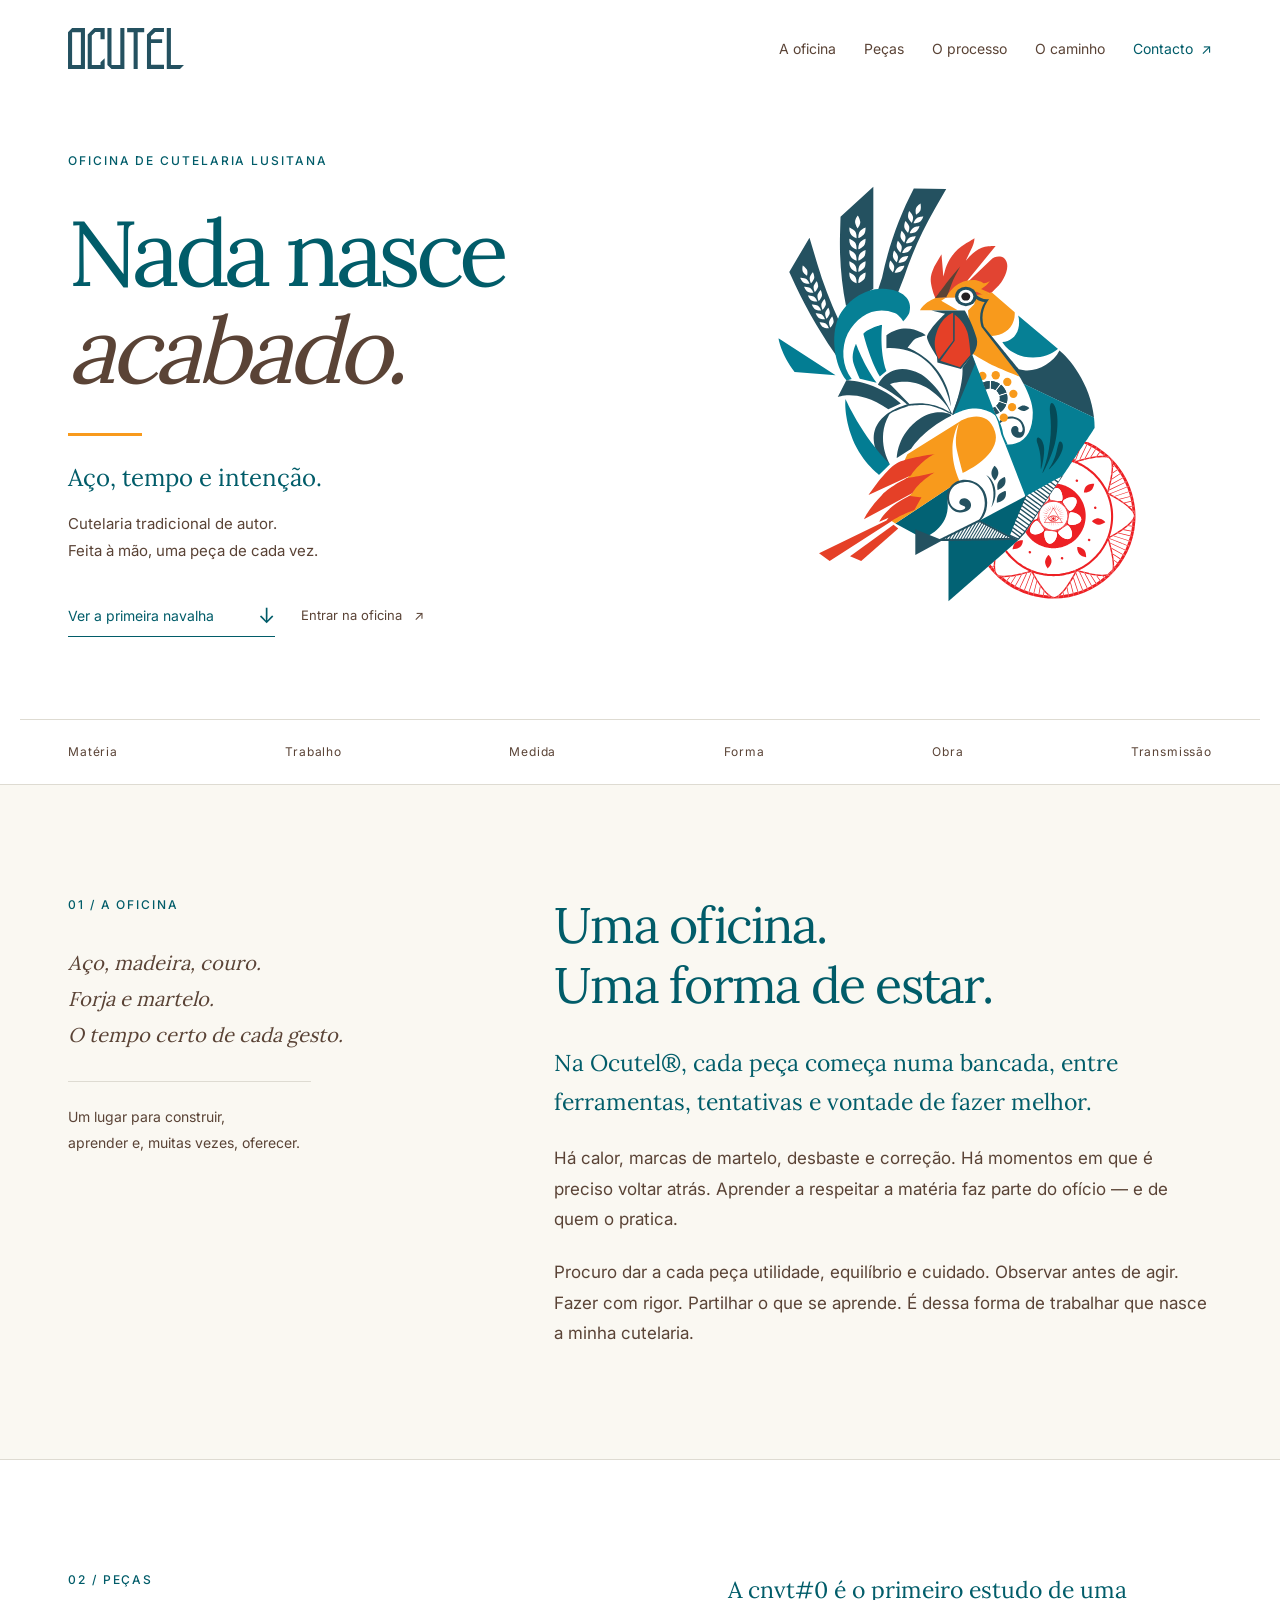
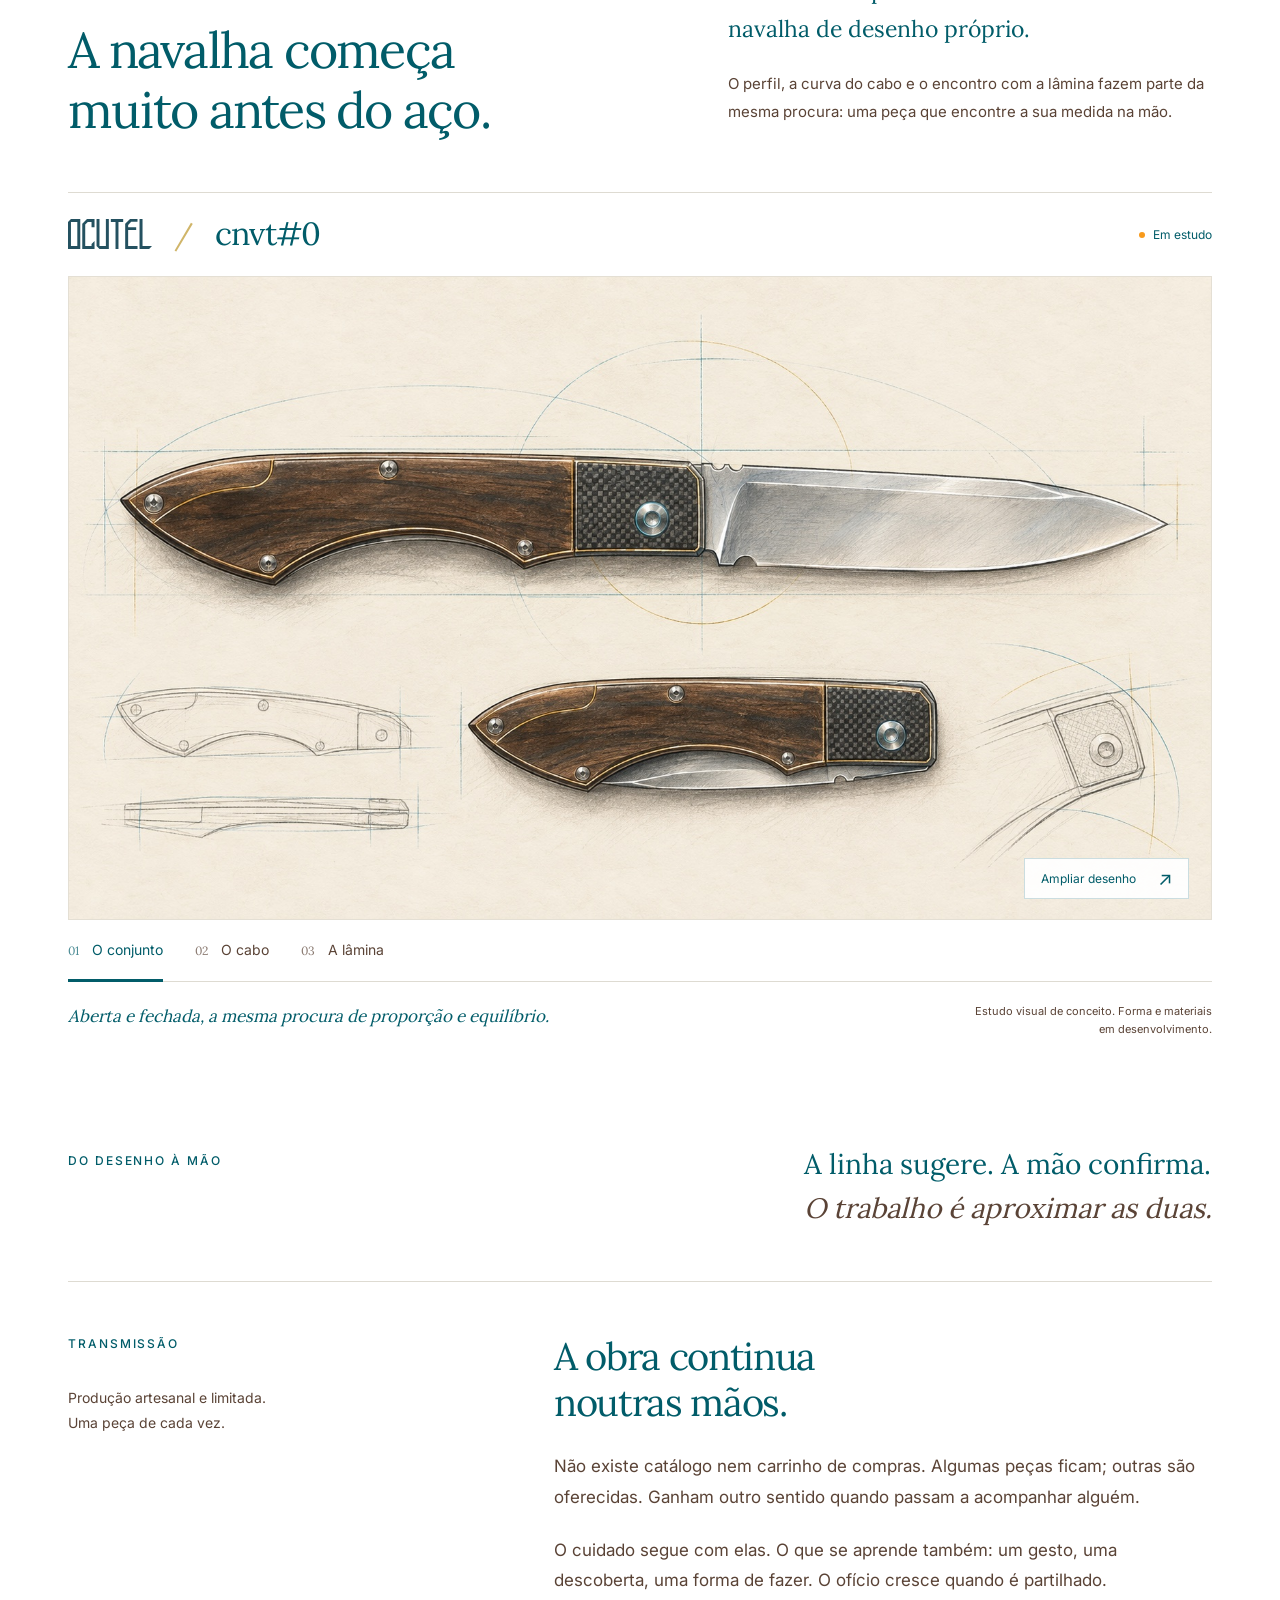
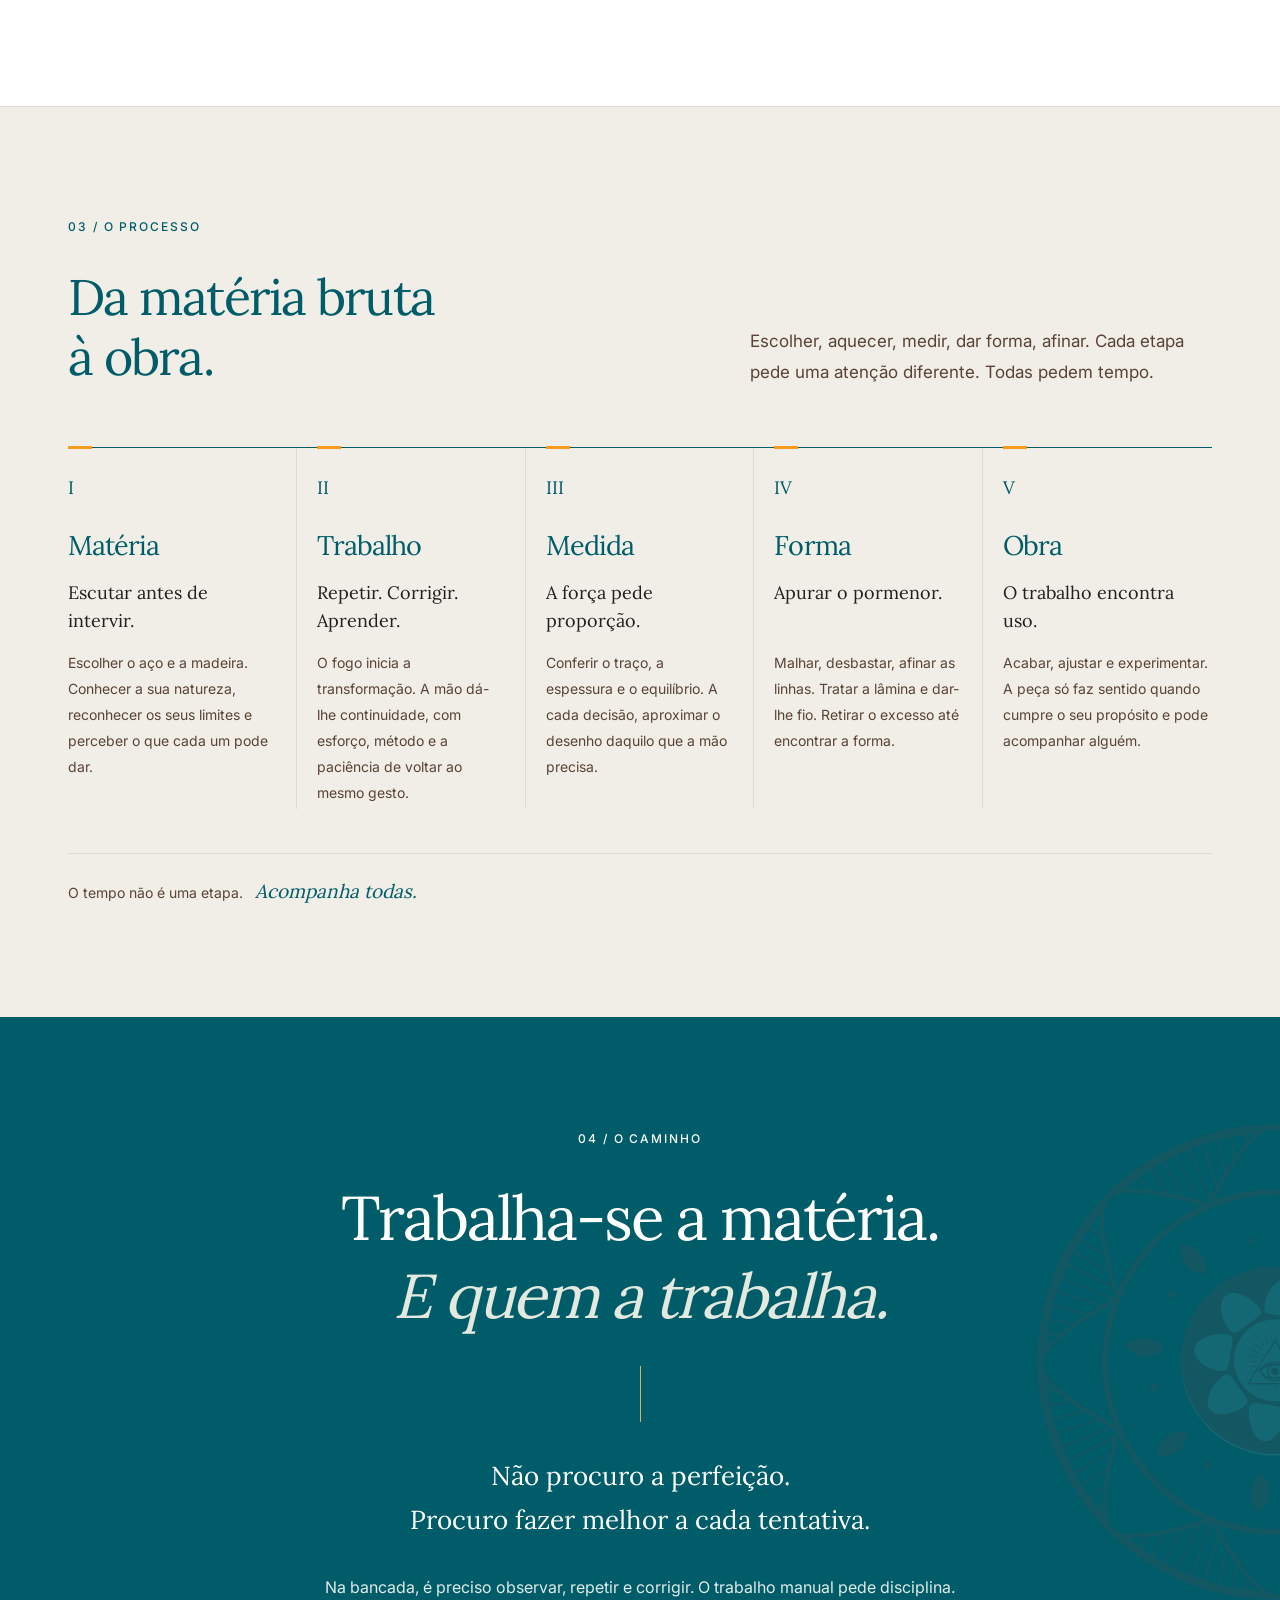
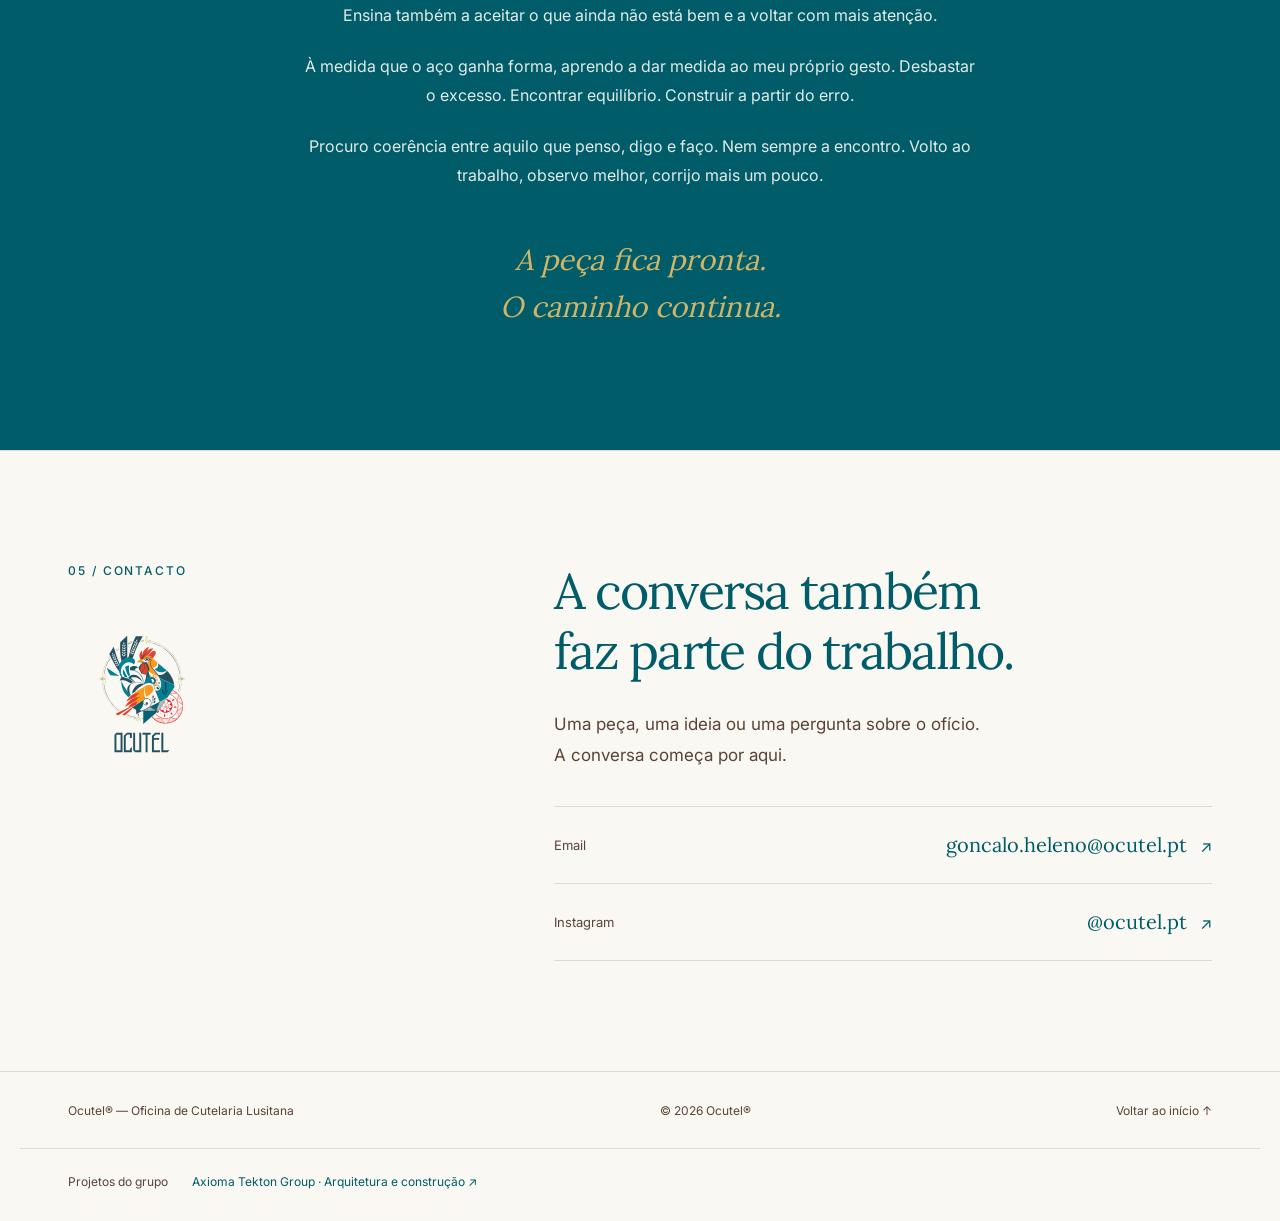
==== commit 52ae94a4: "Showcase cnvt navalha study and use circular official logo" ====
--- a/index.html
+++ b/index.html
@@ -18,7 +18,7 @@
   <meta property="og:image:height" content="1200">
   <link rel="icon" type="image/svg+xml" href="/brand/2026-10-13/SVG/Rosacea.svg">
   <link rel="preload" as="image" href="/brand/2026-10-13/SVG/OcutelGaloEye.svg">
-  <link rel="stylesheet" href="/assets/site.css?v=20261013">
+  <link rel="stylesheet" href="/assets/site.css?v=20261013-2">
 </head>
 <body>
   <a class="skip" href="#conteudo">Saltar para o conteúdo</a>
@@ -29,8 +29,8 @@
       </a>
       <nav aria-label="Navegação principal">
         <a href="#oficina">A oficina</a>
+        <a href="#pecas">Peças</a>
         <a href="#processo">O processo</a>
-        <a href="#pecas">Peças</a>
         <a href="#autor">O caminho</a>
         <a href="#contacto">Contacto <span aria-hidden="true">↗</span></a>
       </nav>
@@ -45,7 +45,10 @@
           <div class="forge-line" aria-hidden="true"></div>
           <p class="hero-sub">Aço, tempo e intenção.</p>
           <p class="hero-note">Cutelaria tradicional de autor.<br>Feita à mão, uma peça de cada vez.</p>
-          <a class="text-link" href="#oficina">Entrar na oficina <span aria-hidden="true">↓</span></a>
+          <div class="hero-actions">
+            <a class="text-link" href="#pecas">Ver a primeira navalha <span aria-hidden="true">↓</span></a>
+            <a class="quiet-link" href="#oficina">Entrar na oficina <span aria-hidden="true">↗</span></a>
+          </div>
         </div>
         <div class="hero-art">
           <img src="/brand/2026-10-13/SVG/OcutelGaloEye.svg" alt="Galo da identidade oficial Ocutel, com motivos florais e rosácea" width="600" height="600" fetchpriority="high">
@@ -70,10 +73,47 @@
         </div>
       </div>
     </section>
+    <section id="pecas" class="pieces" aria-labelledby="pieces-title">
+      <div class="wrap">
+        <div class="section-heading pieces-intro">
+          <div><p class="eyebrow">02 / Peças</p><h2 id="pieces-title">A navalha começa<br>muito antes do aço.</h2></div>
+          <div class="pieces-intro-copy"><p class="lead">A cnvt#0 é o primeiro estudo de uma navalha de desenho próprio.</p><p>O perfil, a curva do cabo e o encontro com a lâmina fazem parte da mesma procura: uma peça que encontre a sua medida na mão.</p></div>
+        </div>
+        <div class="study-heading">
+          <div class="study-identity"><img src="/brand/2026-10-13/SVG/ocutel%20.svg" alt="Ocutel" width="84" height="30"><span aria-hidden="true">/</span><h3 id="study-title">cnvt#0</h3></div>
+          <p class="study-status">Em estudo</p>
+        </div>
+        <figure class="study-board" aria-labelledby="study-title">
+          <div class="study-canvas" id="study-canvas" data-view="overview">
+            <button class="study-open" type="button" aria-label="Ampliar o estudo visual da navalha cnvt#0" aria-haspopup="dialog" aria-controls="study-dialog">
+              <img class="study-image" src="/assets/illustrations/cnvt-0-estudo.jpg" srcset="/assets/illustrations/cnvt-0-estudo-900.jpg 900w, /assets/illustrations/cnvt-0-estudo.jpg 1672w" sizes="(max-width: 760px) 100vw, 1200px" alt="Estudo ilustrado da navalha cnvt#0, aberta e fechada, com cabo castanho, lâmina cinzenta e traços de construção sobre papel claro." width="1672" height="941" loading="lazy" decoding="async">
+              <span class="study-expand" aria-hidden="true">Ampliar desenho <span>↗</span></span>
+            </button>
+          </div>
+          <div class="study-controls" aria-label="Vistas do estudo">
+            <button type="button" data-study-view="overview" aria-pressed="true" aria-controls="study-canvas"><span aria-hidden="true">01</span> O conjunto</button>
+            <button type="button" data-study-view="handle" aria-pressed="false" aria-controls="study-canvas"><span aria-hidden="true">02</span> O cabo</button>
+            <button type="button" data-study-view="blade" aria-pressed="false" aria-controls="study-canvas"><span aria-hidden="true">03</span> A lâmina</button>
+          </div>
+          <figcaption>
+            <p class="study-description" aria-live="polite">Aberta e fechada, a mesma procura de proporção e equilíbrio.</p>
+            <p class="study-disclaimer">Estudo visual de conceito. Forma e materiais em desenvolvimento.</p>
+          </figcaption>
+        </figure>
+        <div class="piece-intention">
+          <p class="eyebrow">Do desenho à mão</p>
+          <p>A linha sugere. A mão confirma.<br><em>O trabalho é aproximar as duas.</em></p>
+        </div>
+        <div class="transmission two-col">
+          <div><p class="eyebrow">Transmissão</p><p class="aside-note">Produção artesanal e limitada.<br>Uma peça de cada vez.</p></div>
+          <div><h3>A obra continua<br>noutras mãos.</h3><p>Não existe catálogo nem carrinho de compras. Algumas peças ficam; outras são oferecidas. Ganham outro sentido quando passam a acompanhar alguém.</p><p>O cuidado segue com elas. O que se aprende também: um gesto, uma descoberta, uma forma de fazer. O ofício cresce quando é partilhado.</p></div>
+        </div>
+      </div>
+    </section>
     <section id="processo" class="process" aria-labelledby="process-title">
       <div class="wrap">
         <div class="section-heading">
-          <div><p class="eyebrow">02 / O processo</p><h2 id="process-title">Da matéria bruta<br>à obra.</h2></div>
+          <div><p class="eyebrow">03 / O processo</p><h2 id="process-title">Da matéria bruta<br>à obra.</h2></div>
           <p class="heading-note">Escolher, aquecer, medir, dar forma, afinar. Cada etapa pede uma atenção diferente. Todas pedem tempo.</p>
         </div>
         <div class="process-grid">
@@ -84,22 +124,6 @@
           <article class="step"><span class="step-num" aria-hidden="true">V</span><h3>Obra</h3><p class="step-line">O trabalho encontra uso.</p><p>Acabar, ajustar e experimentar. A peça só faz sentido quando cumpre o seu propósito e pode acompanhar alguém.</p></article>
         </div>
         <p class="process-end">O tempo não é uma etapa. <em>Acompanha todas.</em></p>
-      </div>
-    </section>
-    <section id="pecas" class="pieces" aria-labelledby="pieces-title">
-      <div class="wrap">
-        <div class="two-col">
-          <aside><p class="eyebrow">03 / Peças</p><p class="aside-poem">Antes do aço,<br>vem o desenho.</p><p class="aside-note">Produção artesanal e limitada.<br>Uma peça de cada vez.</p></aside>
-          <div><h2 id="pieces-title">A medida torna-se forma.</h2><p class="lead">Peças únicas ou de pequena série, feitas à mão, com utilidade, equilíbrio e presença.</p><p>A primeira navalha de desenho próprio está em estudo. Na linha OCUTEL cnvt, o desenho procura o equilíbrio entre proporção, movimento e uso. Antes de chegar ao aço, a forma encontra o seu lugar no papel.</p></div>
-        </div>
-        <div class="piece-study">
-          <div><p class="study-label">Desenho de autor</p><h3>OCUTEL <span>cnvt#0</span></h3></div>
-          <p>Primeira navalha de autor<br><span class="study-status">Em estudo</span></p>
-        </div>
-        <div class="transmission two-col">
-          <p class="eyebrow">Transmissão</p>
-          <div><h3>A obra continua<br>noutras mãos.</h3><p>Não existe catálogo nem carrinho de compras. Algumas peças ficam; outras são oferecidas. Ganham outro sentido quando passam a acompanhar alguém.</p><p>O cuidado segue com elas. O que se aprende também: um gesto, uma descoberta, uma forma de fazer. O ofício cresce quando é partilhado.</p></div>
-        </div>
       </div>
     </section>
     <section id="autor" class="path" aria-labelledby="path-title">
@@ -115,7 +139,7 @@
     </section>
     <section id="contacto" class="contact" aria-labelledby="contact-title">
       <div class="wrap two-col">
-        <div><p class="eyebrow">05 / Contacto</p><img class="contact-mark" src="/brand/2026-10-13/SVG/OcutelLogoEye.svg" alt="Ocutel — identidade oficial" width="600" height="600" loading="lazy"></div>
+        <div><p class="eyebrow">05 / Contacto</p><img class="contact-mark" src="/brand/2026-10-13/SVG/OcutelLogoCircleEye.svg" alt="Ocutel — logótipo oficial com círculo" width="600" height="600" loading="lazy"></div>
         <div><h2 id="contact-title">A conversa também<br>faz parte do trabalho.</h2><p>Uma peça, uma ideia ou uma pergunta sobre o ofício.<br>A conversa começa por aqui.</p><div class="contact-rows"><a href="mailto:goncalo.heleno@ocutel.pt"><span>Email</span><span>goncalo.heleno@ocutel.pt <span aria-hidden="true">↗</span></span></a><a href="https://www.instagram.com/ocutel.pt/" target="_blank" rel="noopener noreferrer"><span>Instagram</span><span>@ocutel.pt <span aria-hidden="true">↗</span></span></a></div></div>
       </div>
     </section>
@@ -124,5 +148,17 @@
     <div class="wrap foot"><p>Ocutel® — Oficina de Cutelaria Lusitana</p><p>© 2026 Ocutel®</p><a href="#topo">Voltar ao início <span aria-hidden="true">↑</span></a></div>
     <div class="wrap footer-group"><span>Projetos do grupo</span><a href="https://ocutel.pt/axiomatekton/" target="_blank" rel="noopener noreferrer">Axioma Tekton Group · Arquitetura e construção <span aria-hidden="true">↗</span></a></div>
   </footer>
+  <dialog class="study-dialog" id="study-dialog" aria-labelledby="dialog-title" aria-describedby="dialog-description">
+    <div class="dialog-toolbar">
+      <div><p class="eyebrow">Caderno da oficina</p><h2 id="dialog-title">Ocutel cnvt#0</h2></div>
+      <button class="dialog-close" type="button" autofocus aria-label="Fechar o estudo ampliado">Fechar <span aria-hidden="true">×</span></button>
+    </div>
+    <p id="dialog-description">Estudo visual de conceito. Forma e materiais em desenvolvimento.</p>
+    <div class="dialog-image-wrap" tabindex="0" aria-label="Prancha da navalha; desloca para observar os pormenores quando ampliada">
+      <img src="/assets/illustrations/cnvt-0-estudo.jpg" data-full-src="/assets/illustrations/cnvt-0-estudo.png" alt="Prancha ampliada do conceito cnvt#0, com a navalha aberta e fechada." width="1672" height="941" loading="lazy">
+    </div>
+    <div class="dialog-actions"><button class="dialog-zoom" type="button" aria-pressed="false">Ver à escala original <span aria-hidden="true">＋</span></button><a href="/assets/illustrations/cnvt-0-estudo.png" download="Ocutel-cnvt-0-estudo.png">Descarregar prancha <span aria-hidden="true">↓</span></a></div>
+  </dialog>
+  <script src="/assets/site.js?v=20261013-2" defer></script>
 </body>
 </html>
--- a/assets/site.css
+++ b/assets/site.css
@@ -99,3 +99,67 @@
 @media(max-width:760px){.site-header{padding:22px 0}.wrap{padding-left:26px;padding-right:26px}.nav{align-items:flex-start;gap:28px}.wordmark{width:96px;margin-top:5px}.nav nav{justify-content:flex-end;flex-wrap:wrap;gap:4px 18px;max-width:330px}.nav nav a{font-size:13px;padding:7px 0}.hero{padding-top:38px}.hero-grid{grid-template-columns:1fr 1fr;gap:10px;padding-bottom:54px}.hero h1{font-size:clamp(49px,8.5vw,65px)}.hero .eyebrow{font-size:10px;letter-spacing:.09em;margin-bottom:26px}.hero-sub{font-size:21px}.hero-note{font-size:13px}.hero-art{align-self:center}.hero-baseline{display:grid;grid-template-columns:repeat(3,1fr);text-align:center;gap:10px;font-size:11px}.two-col{grid-template-columns:1fr;gap:30px}.aside-note{max-width:none}.section-heading{gap:30px}.heading-note{font-size:15px}.process-grid{grid-template-columns:repeat(2,1fr);margin-top:42px}.step:nth-child(3){border-right:1px solid var(--line)}.step:nth-child(2n){border-right:0}.step:last-child{grid-column:1/-1;border-right:0}.step:nth-child(n+3)::before{display:none}.step-num{margin-bottom:20px}section{padding:76px 0}.lead{font-size:22px}.transmission{margin-top:44px}.path{padding:82px 0}.path .lead{font-size:24px}.contact-mark{display:none}.contact-rows>a>span:last-child{font-size:19px}}
 @media(max-width:520px){body{font-size:16px}.wrap{padding-left:24px;padding-right:24px}.nav{gap:22px}.wordmark{width:86px}.nav nav{gap:3px 16px}.nav nav a{font-size:13px}.hero{padding-top:30px}.hero-grid{grid-template-columns:1fr;gap:10px;padding-bottom:32px}.hero-copy{text-align:center}.hero .eyebrow{font-size:11px;letter-spacing:.09em;margin-bottom:23px}.hero h1{font-size:clamp(48px,15vw,74px)}.forge-line{margin:26px auto 20px;width:58px}.hero-sub{font-size:23px}.hero-note{font-size:14px;margin-bottom:18px}.hero-art{width:260px;justify-self:center;max-width:78%;margin-top:18px}.hero-baseline{padding-top:18px;padding-bottom:18px}.eyebrow{margin-bottom:23px}h2{font-size:34px}.aside-poem{font-size:19px}.section-heading{grid-template-columns:1fr;gap:22px}.heading-note{justify-self:start}.process-grid{grid-template-columns:1fr}.step{border-right:0!important;padding:25px 0!important}.step::before{left:0!important}.step:last-child{grid-column:auto}.step-num{margin-bottom:14px}.step h3{font-size:28px}.step p{font-size:15px}.process-end em{display:block;margin:5px 0 0}.piece-study{align-items:flex-start;flex-direction:column;gap:18px;margin-top:36px;padding:26px 0}.piece-study>p{text-align:left}.piece-study h3 span{font-size:34px}.transmission h3{font-size:34px}.path h2{font-size:35px}.path .lead{font-size:21px}.path-copy p{font-size:15px}.path-end{font-size:26px}.contact-rows>a{align-items:flex-start;flex-direction:column;gap:5px;padding:18px 0}.contact-rows>a>span:last-child{font-size:18px}.foot{flex-direction:column;gap:10px}.footer-group{gap:8px}}
 @media(prefers-reduced-motion:reduce){html{scroll-behavior:auto}}
+
+/* O estudo da navalha: imagem, pormenor e intenção. */
+button{font:inherit;color:inherit;cursor:pointer}
+button:focus-visible{outline:2px solid var(--petrol);outline-offset:6px}
+.hero-actions{display:flex;align-items:center;gap:26px;flex-wrap:wrap}
+.quiet-link{font-size:13px;color:var(--soft);padding:10px 0}
+.quiet-link span{margin-left:8px}
+.pieces-intro{align-items:start}
+.pieces-intro-copy{max-width:44ch;justify-self:end}
+.pieces-intro-copy .lead{font-size:23px}
+.pieces-intro-copy>p:last-child{font-size:15px;line-height:1.85}
+.study-heading{display:flex;align-items:center;justify-content:space-between;gap:24px;margin-top:52px;padding:22px 0;border-top:1px solid var(--line)}
+.study-identity{display:flex;align-items:center;gap:22px}
+.study-identity img{width:84px;height:30px}
+.study-identity>span{color:var(--gold);font:28px var(--serif)}
+.study-identity h3{font-size:32px;letter-spacing:-.035em}
+.study-heading .study-status{margin:0;font-size:12px}
+.study-board{margin:0}
+.study-canvas{overflow:hidden;background:#f4f0e5;border:1px solid #e4dfd4;isolation:isolate}
+.study-open{display:block;position:relative;width:100%;padding:0;border:0;background:transparent;overflow:hidden;aspect-ratio:1672/941;cursor:zoom-in}
+.study-image{display:block;width:100%;height:100%;object-fit:contain;transition:transform .55s ease;transform:scale(1);transform-origin:50% 50%}
+.study-canvas[data-view="handle"] .study-image{transform:scale(1.8);transform-origin:0% 30%}
+.study-canvas[data-view="blade"] .study-image{transform:scale(1.8);transform-origin:100% 30%}
+.study-expand{position:absolute;right:22px;bottom:20px;display:flex;align-items:center;gap:22px;padding:10px 16px;background:rgba(255,255,255,.93);border:1px solid rgba(1,92,105,.2);font:12px/1.5 var(--sans);color:var(--petrol);transition:background .2s}
+.study-open:hover .study-expand{background:var(--petrol);color:white}
+.study-expand>span{font-size:19px;line-height:1}
+.study-controls{display:flex;border-bottom:1px solid var(--line);gap:32px}
+.study-controls button{position:relative;display:flex;align-items:center;gap:13px;padding:19px 0;border:0;background:none;font:14px/1.6 var(--sans);color:var(--soft);min-height:54px}
+.study-controls button>span{font:12px var(--serif);opacity:.7}
+.study-controls button[aria-pressed="true"]{color:var(--petrol)}
+.study-controls button[aria-pressed="true"]::after{content:'';position:absolute;bottom:-1px;left:0;right:0;height:3px;background:var(--petrol)}
+.study-board figcaption{display:flex;justify-content:space-between;gap:32px;margin-top:20px;min-height:62px}
+.study-description{max-width:48ch;font:italic 17px/1.65 var(--serif);color:var(--petrol);margin:0}
+.study-disclaimer{max-width:34ch;font-size:11px;line-height:1.7;color:var(--soft);text-align:right;margin:0}
+.piece-intention{display:flex;align-items:start;justify-content:space-between;gap:36px;padding:50px 0;margin-top:28px;border-bottom:1px solid var(--line)}
+.piece-intention .eyebrow{margin:9px 0 0}
+.piece-intention>p:last-child{font:28px/1.6 var(--serif);color:var(--petrol);margin:0}
+.piece-intention em{color:var(--soft)}
+.pieces .transmission{margin-top:52px}
+.pieces .transmission .aside-note{border:0;padding:0;margin-top:20px}
+.study-dialog:not([open]){display:none}
+.study-dialog{position:fixed;inset:0;width:calc(100vw - 40px);max-width:1500px;max-height:94dvh;overflow:auto;padding:28px;margin:auto;background:var(--paper);border:1px solid var(--line);color:var(--ink)}
+.study-dialog::backdrop{background:rgba(20,37,40,.78);backdrop-filter:blur(5px)}
+.dialog-toolbar{display:flex;align-items:center;justify-content:space-between;gap:24px}
+.dialog-toolbar .eyebrow{font-size:10px;margin-bottom:6px}
+.dialog-toolbar h2{font-size:28px;margin:0}
+.dialog-close{display:flex;align-items:center;gap:16px;border:0;background:none;padding:10px 0 10px 14px;font-size:14px;min-height:44px}
+.dialog-close span{font-size:25px;line-height:1}
+#dialog-description{font-size:12px;margin:18px 0}
+.dialog-image-wrap{overflow:auto;max-height:calc(94dvh - 225px);overscroll-behavior:contain;background:#f4f0e5}
+.dialog-image-wrap:focus-visible{outline:2px solid var(--petrol);outline-offset:3px}
+.dialog-image-wrap img{width:100%;height:auto;max-width:none}
+.dialog-image-wrap.is-zoomed img{width:1672px;max-width:none}
+.dialog-actions{display:flex;justify-content:space-between;align-items:center;gap:24px;margin-top:18px;font-size:13px;color:var(--petrol)}
+.dialog-actions button{background:none;border:0;padding:8px 0;color:var(--petrol);font-size:13px;min-height:40px}
+.dialog-actions a{padding:8px 0}
+.dialog-actions span{padding-left:8px}
+@media(max-width:1000px){.hero-actions{gap:18px}.hero-actions .text-link{gap:24px}.piece-intention>p:last-child{font-size:25px}}
+@media(max-width:760px){.hero-actions{align-items:start;gap:10px;flex-direction:column}.pieces-intro-copy{justify-self:start}.study-heading{margin-top:36px}.study-identity{gap:16px}.study-board figcaption{gap:22px}.study-disclaimer{max-width:26ch}.piece-intention{padding:34px 0}.piece-intention>p:last-child{font-size:23px}.study-controls{gap:26px}.study-controls button{font-size:13px}.study-expand{right:14px;bottom:14px}}
+@media(max-width:520px){.hero-actions{align-items:center;gap:6px}.hero-actions .text-link{gap:32px}.hero-actions .quiet-link{font-size:12px}.pieces-intro{gap:26px}.pieces-intro-copy .lead{font-size:21px}.study-heading{margin-top:30px;padding:18px 0}.study-identity{gap:12px}.study-identity img{width:67px;height:auto}.study-identity h3{font-size:27px}.study-status{font-size:11px!important}.study-board{margin-left:-24px;margin-right:-24px}.study-canvas{border-left:0;border-right:0}.study-expand{right:12px;bottom:10px;padding:7px 10px;font-size:10px;gap:12px}.study-controls{margin:0 24px;gap:0;justify-content:space-between}.study-controls button{font-size:12px;gap:8px}.study-board figcaption{flex-direction:column;gap:8px;min-height:116px;padding:0 24px;margin-top:18px}.study-description{font-size:16px}.study-disclaimer{max-width:none;font-size:10px;text-align:left}.piece-intention{flex-direction:column;gap:16px;margin-top:0;padding:24px 0 32px}.piece-intention .eyebrow{margin:0}.piece-intention>p:last-child{font-size:24px}.study-dialog{width:calc(100vw - 20px);padding:18px 14px;max-height:96dvh}.dialog-toolbar h2{font-size:25px}.dialog-close{font-size:12px;gap:8px}.dialog-image-wrap{max-height:calc(96dvh - 265px)}.dialog-actions{flex-wrap:wrap;gap:6px 20px;font-size:12px}.dialog-actions button{font-size:12px}.dialog-actions span{padding-left:4px}}
+@media(prefers-reduced-motion:reduce){.study-image,.study-expand{transition:none}}
+
+.study-canvas:focus-within{outline:2px solid var(--petrol);outline-offset:5px}
+@media(max-width:760px){.contact-mark{display:block;width:132px;margin-top:24px}.contact>.two-col>div:first-child{display:flex;align-items:center;justify-content:space-between;gap:24px}.contact>.two-col>div:first-child .eyebrow{margin:0}.contact>.two-col>div:first-child .contact-mark{margin:0}}
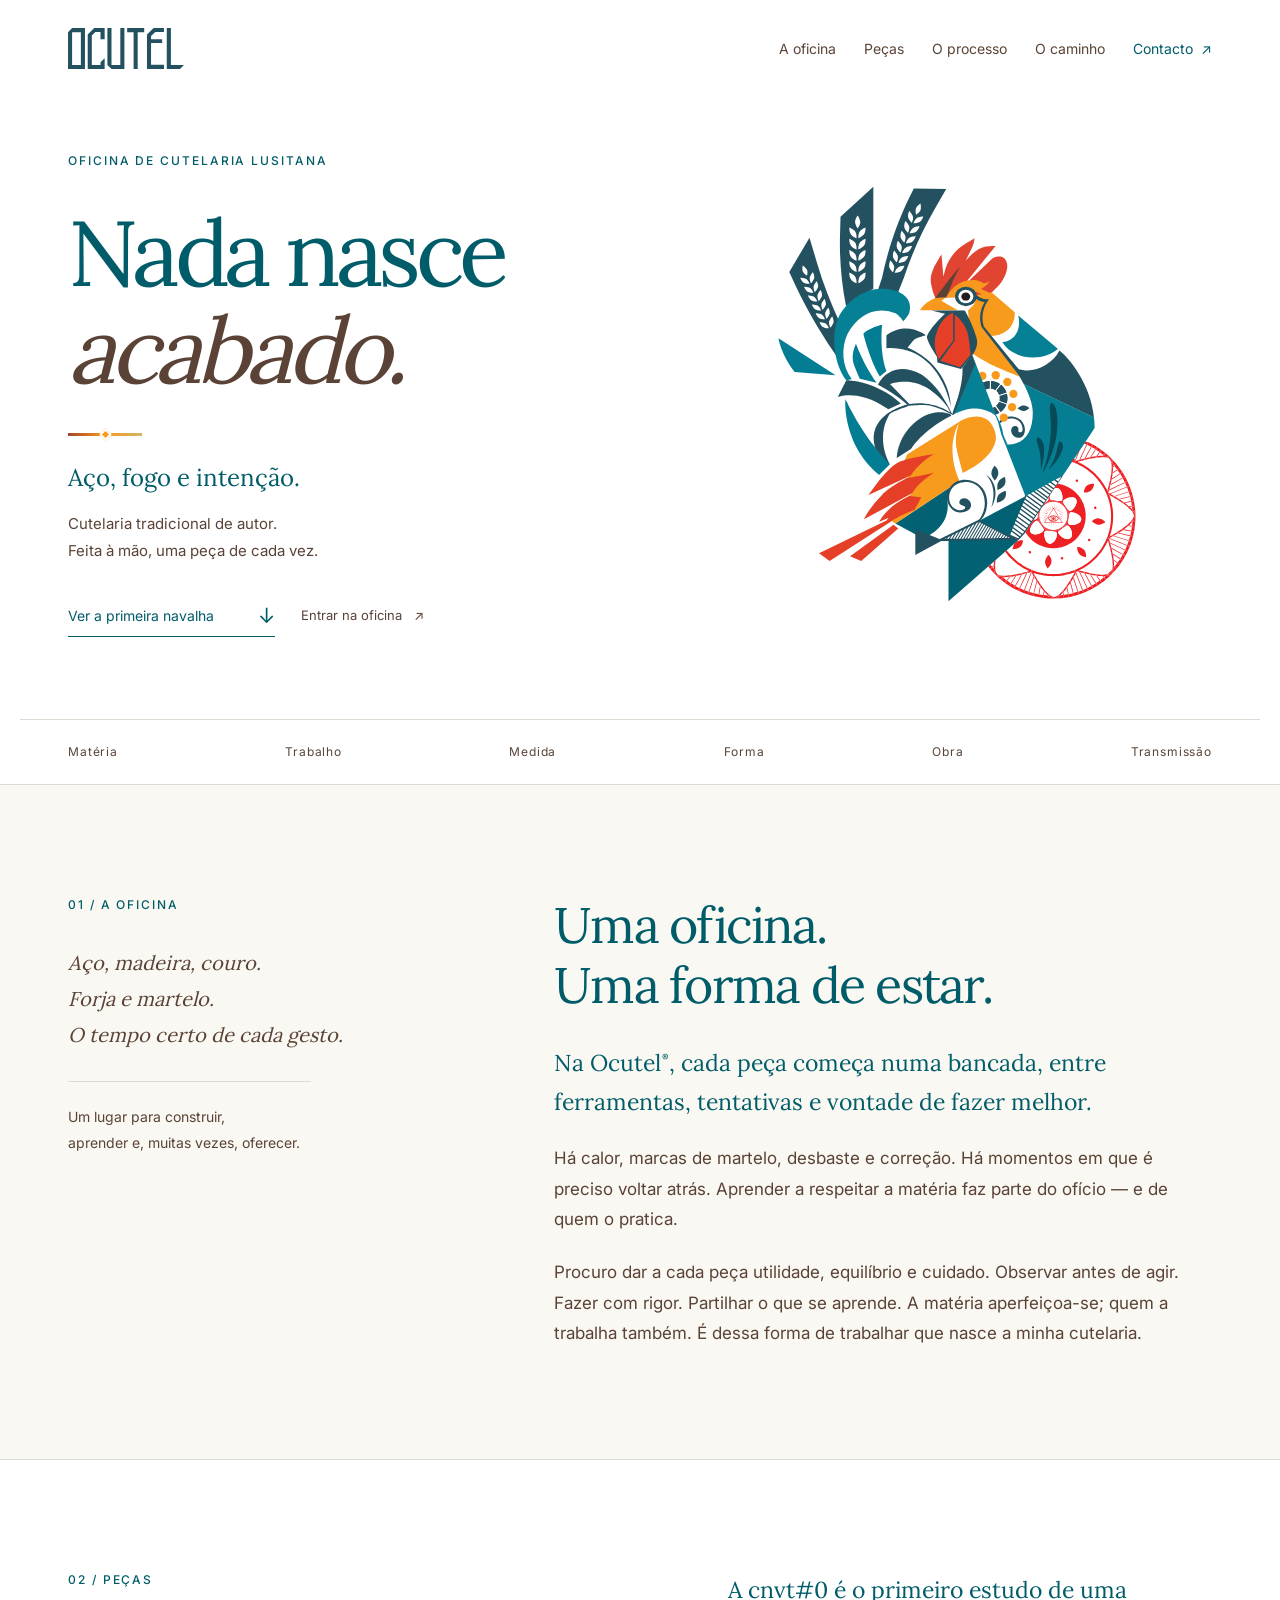
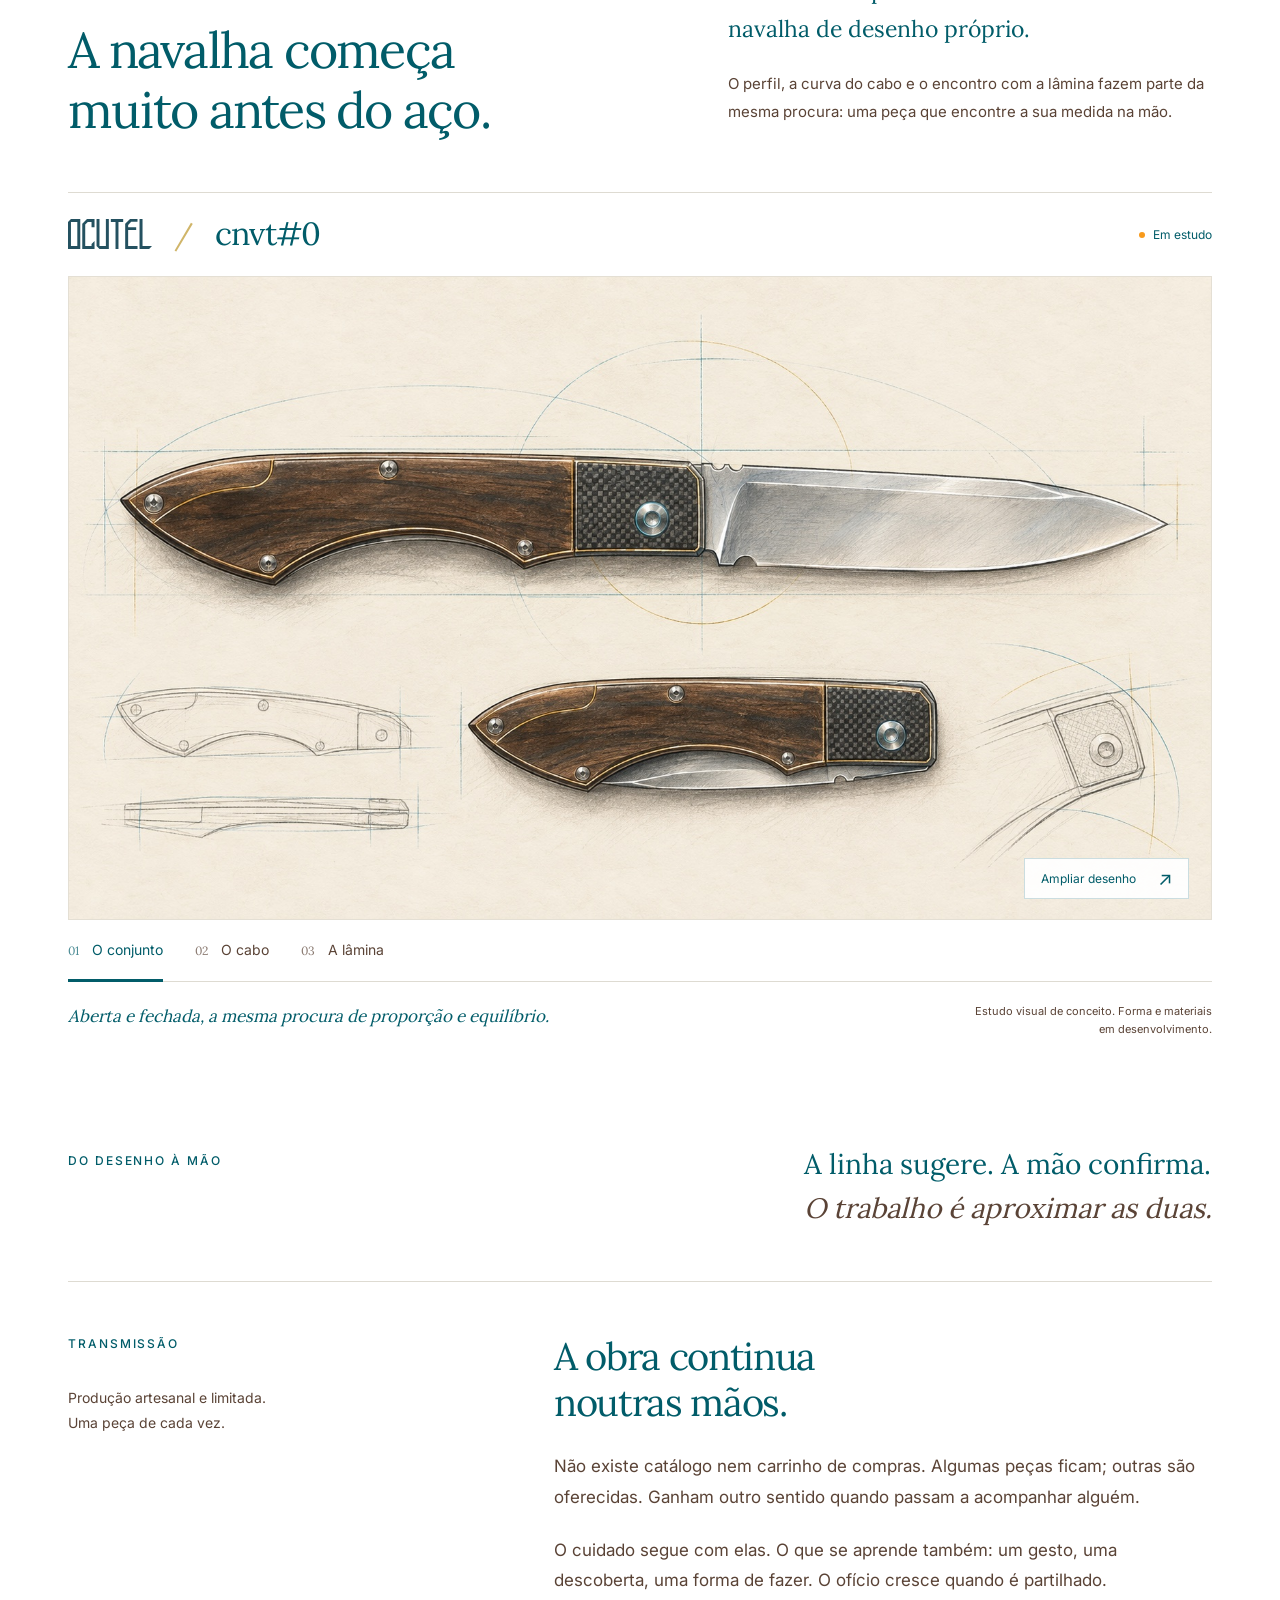
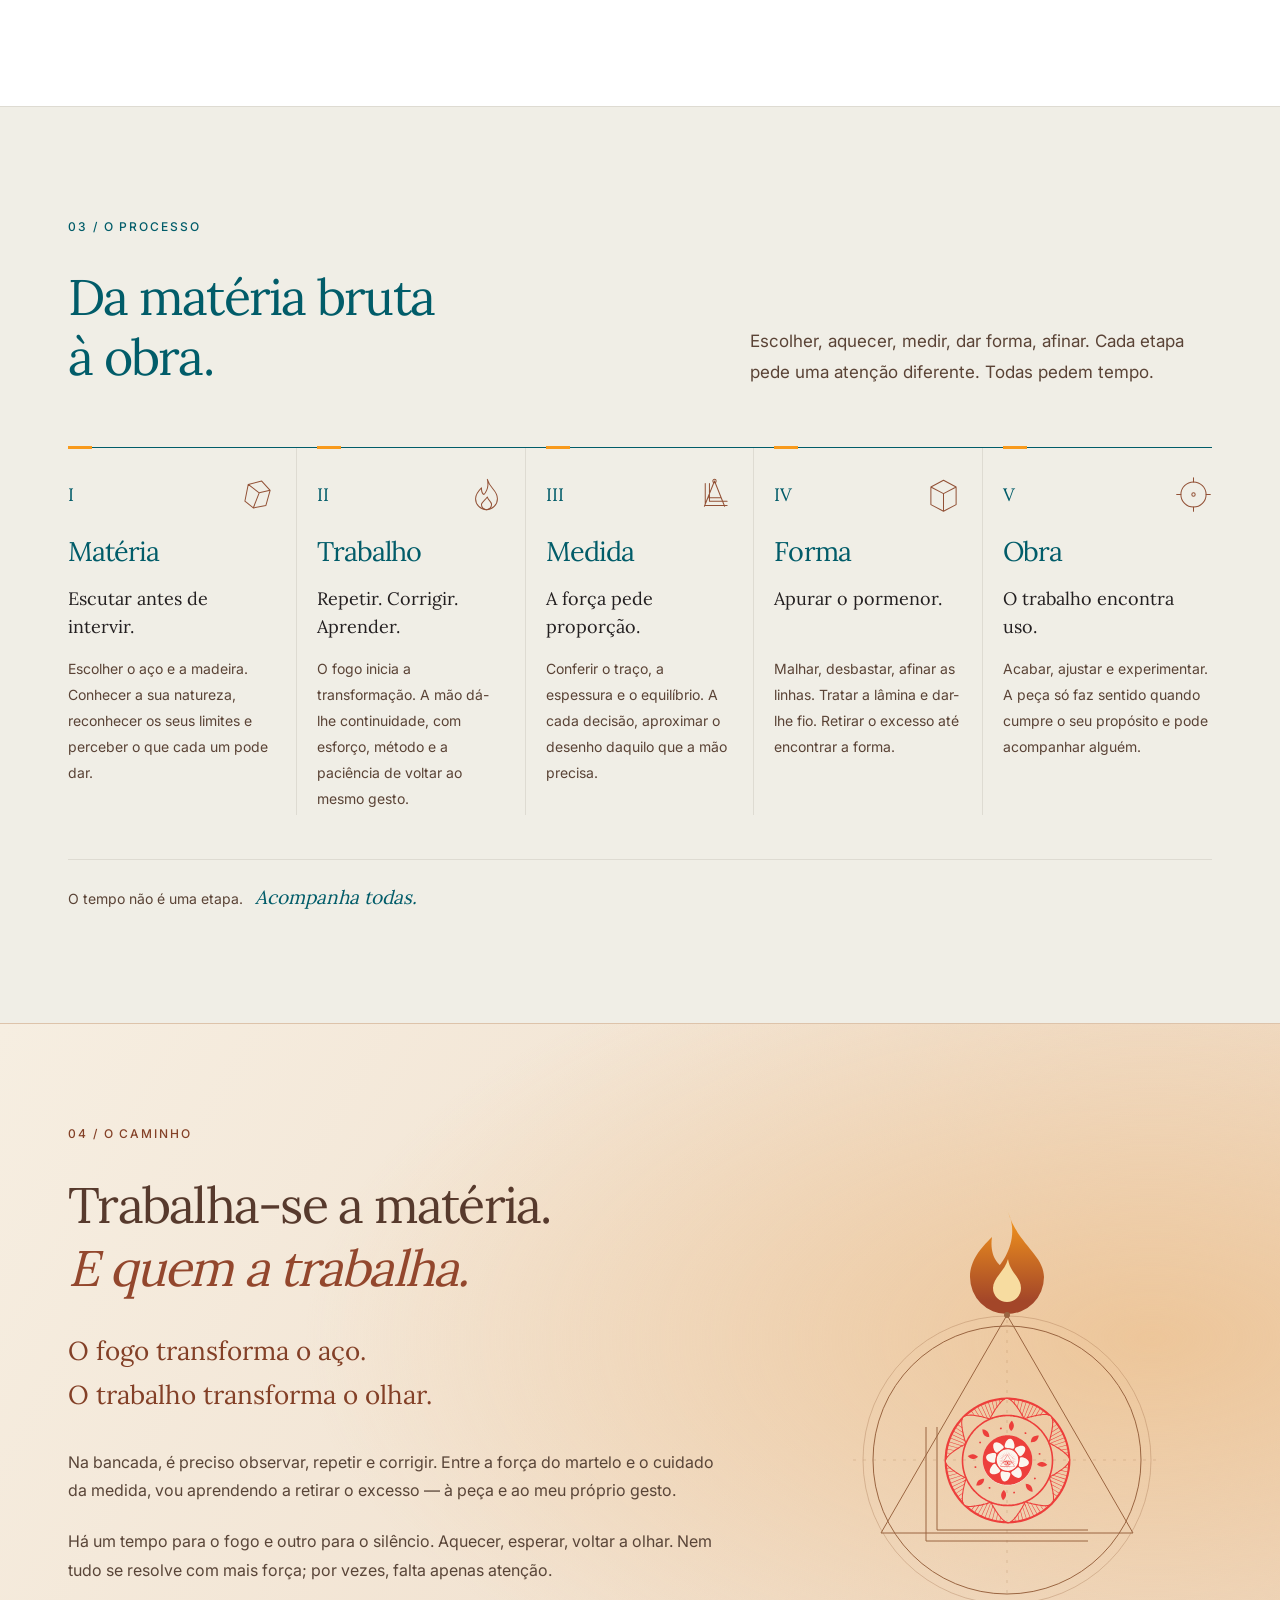
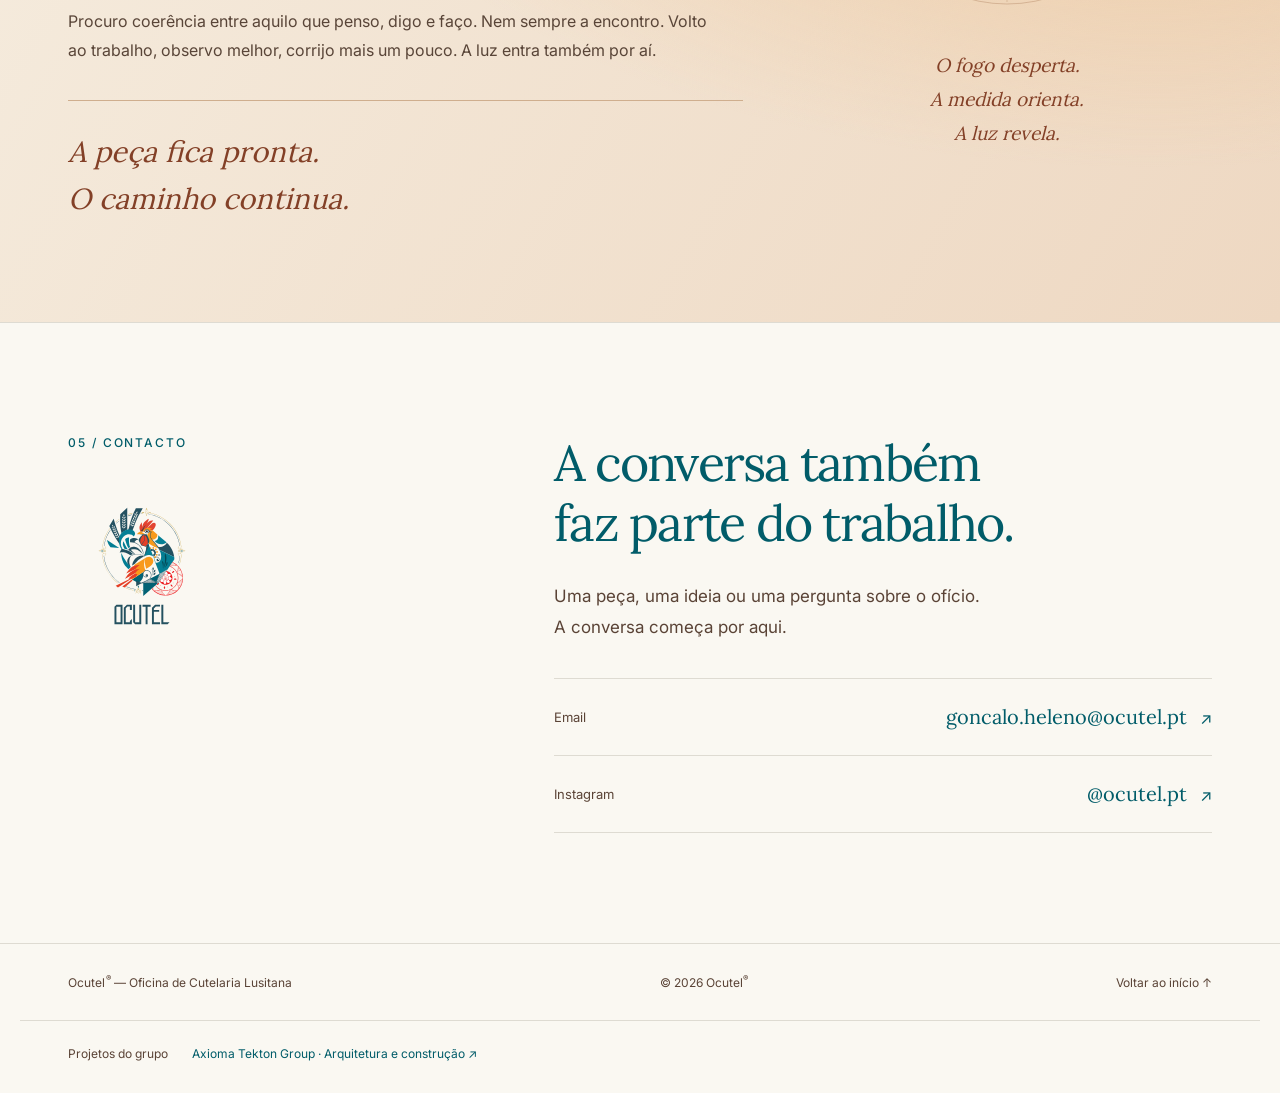
==== commit d91dbed8: "Refine registered mark and add warm workshop symbolism" ====
--- a/index.html
+++ b/index.html
@@ -18,7 +18,7 @@
   <meta property="og:image:height" content="1200">
   <link rel="icon" type="image/svg+xml" href="/brand/2026-10-13/SVG/Rosacea.svg">
   <link rel="preload" as="image" href="/brand/2026-10-13/SVG/OcutelGaloEye.svg">
-  <link rel="stylesheet" href="/assets/site.css?v=20261013-2">
+  <link rel="stylesheet" href="/assets/site.css?v=20261013-3">
 </head>
 <body>
   <a class="skip" href="#conteudo">Saltar para o conteúdo</a>
@@ -42,8 +42,8 @@
         <div class="hero-copy">
           <p class="eyebrow">Oficina de Cutelaria Lusitana</p>
           <h1 id="hero-title">Nada nasce<br><em>acabado.</em></h1>
-          <div class="forge-line" aria-hidden="true"></div>
-          <p class="hero-sub">Aço, tempo e intenção.</p>
+          <div class="forge-line" aria-hidden="true"><span></span></div>
+          <p class="hero-sub">Aço, fogo e intenção.</p>
           <p class="hero-note">Cutelaria tradicional de autor.<br>Feita à mão, uma peça de cada vez.</p>
           <div class="hero-actions">
             <a class="text-link" href="#pecas">Ver a primeira navalha <span aria-hidden="true">↓</span></a>
@@ -67,9 +67,9 @@
         </aside>
         <div>
           <h2 id="workshop-title">Uma oficina.<br>Uma forma de estar.</h2>
-          <p class="lead">Na Ocutel®, cada peça começa numa bancada, entre ferramentas, tentativas e vontade de fazer melhor.</p>
+          <p class="lead">Na <span class="registered-name">Ocutel<sup class="registered">®</sup></span>, cada peça começa numa bancada, entre ferramentas, tentativas e vontade de fazer melhor.</p>
           <p>Há calor, marcas de martelo, desbaste e correção. Há momentos em que é preciso voltar atrás. Aprender a respeitar a matéria faz parte do ofício — e de quem o pratica.</p>
-          <p>Procuro dar a cada peça utilidade, equilíbrio e cuidado. Observar antes de agir. Fazer com rigor. Partilhar o que se aprende. É dessa forma de trabalhar que nasce a minha cutelaria.</p>
+          <p>Procuro dar a cada peça utilidade, equilíbrio e cuidado. Observar antes de agir. Fazer com rigor. Partilhar o que se aprende. A matéria aperfeiçoa-se; quem a trabalha também. É dessa forma de trabalhar que nasce a minha cutelaria.</p>
         </div>
       </div>
     </section>
@@ -117,24 +117,40 @@
           <p class="heading-note">Escolher, aquecer, medir, dar forma, afinar. Cada etapa pede uma atenção diferente. Todas pedem tempo.</p>
         </div>
         <div class="process-grid">
-          <article class="step"><span class="step-num" aria-hidden="true">I</span><h3>Matéria</h3><p class="step-line">Escutar antes de intervir.</p><p>Escolher o aço e a madeira. Conhecer a sua natureza, reconhecer os seus limites e perceber o que cada um pode dar.</p></article>
-          <article class="step"><span class="step-num" aria-hidden="true">II</span><h3>Trabalho</h3><p class="step-line">Repetir. Corrigir. Aprender.</p><p>O fogo inicia a transformação. A mão dá-lhe continuidade, com esforço, método e a paciência de voltar ao mesmo gesto.</p></article>
-          <article class="step"><span class="step-num" aria-hidden="true">III</span><h3>Medida</h3><p class="step-line">A força pede proporção.</p><p>Conferir o traço, a espessura e o equilíbrio. A cada decisão, aproximar o desenho daquilo que a mão precisa.</p></article>
-          <article class="step"><span class="step-num" aria-hidden="true">IV</span><h3>Forma</h3><p class="step-line">Apurar o pormenor.</p><p>Malhar, desbastar, afinar as linhas. Tratar a lâmina e dar-lhe fio. Retirar o excesso até encontrar a forma.</p></article>
-          <article class="step"><span class="step-num" aria-hidden="true">V</span><h3>Obra</h3><p class="step-line">O trabalho encontra uso.</p><p>Acabar, ajustar e experimentar. A peça só faz sentido quando cumpre o seu propósito e pode acompanhar alguém.</p></article>
+          <article class="step"><div class="step-sign" aria-hidden="true"><span class="step-num">I</span><svg viewBox="0 0 44 44" focusable="false"><path d="M7 30 11 10 27 6 37 17 32 35 17 38Z M11 10 24 20 37 17 M24 20 17 38"/></svg></div><h3>Matéria</h3><p class="step-line">Escutar antes de intervir.</p><p>Escolher o aço e a madeira. Conhecer a sua natureza, reconhecer os seus limites e perceber o que cada um pode dar.</p></article>
+          <article class="step"><div class="step-sign" aria-hidden="true"><span class="step-num">II</span><svg viewBox="0 0 44 44" focusable="false"><path d="M23 4C26 15 35 17 35 27a13 13 0 0 1-26 0c0-6 4-10 7-13 0 7 3 8 3 8s7-7 4-18Z"/><path d="M23 25c1 4 5 5 5 9a6 6 0 0 1-12 0c0-3 4-5 7-9Z"/></svg></div><h3>Trabalho</h3><p class="step-line">Repetir. Corrigir. Aprender.</p><p>O fogo inicia a transformação. A mão dá-lhe continuidade, com esforço, método e a paciência de voltar ao mesmo gesto.</p></article>
+          <article class="step"><div class="step-sign" aria-hidden="true"><span class="step-num">III</span><svg viewBox="0 0 44 44" focusable="false"><path d="M11 9v26h26 M16 9v21h21 M10 36 22 6 34 36 M14 26h16"/><circle cx="22" cy="6" r="2"/></svg></div><h3>Medida</h3><p class="step-line">A força pede proporção.</p><p>Conferir o traço, a espessura e o equilíbrio. A cada decisão, aproximar o desenho daquilo que a mão precisa.</p></article>
+          <article class="step"><div class="step-sign" aria-hidden="true"><span class="step-num">IV</span><svg viewBox="0 0 44 44" focusable="false"><path d="m22 5 15 8v21l-15 8-15-8V13Z M7 13l15 8 15-8 M22 21v21"/></svg></div><h3>Forma</h3><p class="step-line">Apurar o pormenor.</p><p>Malhar, desbastar, afinar as linhas. Tratar a lâmina e dar-lhe fio. Retirar o excesso até encontrar a forma.</p></article>
+          <article class="step"><div class="step-sign" aria-hidden="true"><span class="step-num">V</span><svg viewBox="0 0 44 44" focusable="false"><circle cx="22" cy="22" r="15"/><circle cx="22" cy="22" r="2"/><path d="M22 2v5 M22 37v5 M2 22h5 M37 22h5"/></svg></div><h3>Obra</h3><p class="step-line">O trabalho encontra uso.</p><p>Acabar, ajustar e experimentar. A peça só faz sentido quando cumpre o seu propósito e pode acompanhar alguém.</p></article>
         </div>
         <p class="process-end">O tempo não é uma etapa. <em>Acompanha todas.</em></p>
       </div>
     </section>
     <section id="autor" class="path" aria-labelledby="path-title">
-      <img class="path-rosette" src="/brand/2026-10-13/SVG/Rosacea_Eye.svg" alt="" width="600" height="600" loading="lazy" aria-hidden="true">
-      <div class="wrap path-inner">
-        <p class="eyebrow">04 / O caminho</p>
-        <h2 id="path-title">Trabalha-se a matéria.<br><em>E quem a trabalha.</em></h2>
-        <div class="quiet-line" aria-hidden="true"></div>
-        <p class="lead">Não procuro a perfeição.<br>Procuro fazer melhor a cada tentativa.</p>
-        <div class="path-copy"><p>Na bancada, é preciso observar, repetir e corrigir. O trabalho manual pede disciplina. Ensina também a aceitar o que ainda não está bem e a voltar com mais atenção.</p><p>À medida que o aço ganha forma, aprendo a dar medida ao meu próprio gesto. Desbastar o excesso. Encontrar equilíbrio. Construir a partir do erro.</p><p>Procuro coerência entre aquilo que penso, digo e faço. Nem sempre a encontro. Volto ao trabalho, observo melhor, corrijo mais um pouco.</p></div>
-        <p class="path-end">A peça fica pronta.<br>O caminho continua.</p>
+      <div class="wrap path-layout">
+        <div class="path-inner">
+          <p class="eyebrow">04 / O caminho</p>
+          <h2 id="path-title">Trabalha-se a matéria.<br><em>E quem a trabalha.</em></h2>
+          <p class="lead">O fogo transforma o aço.<br>O trabalho transforma o olhar.</p>
+          <div class="path-copy"><p>Na bancada, é preciso observar, repetir e corrigir. Entre a força do martelo e o cuidado da medida, vou aprendendo a retirar o excesso — à peça e ao meu próprio gesto.</p><p>Há um tempo para o fogo e outro para o silêncio. Aquecer, esperar, voltar a olhar. Nem tudo se resolve com mais força; por vezes, falta apenas atenção.</p><p>Procuro coerência entre aquilo que penso, digo e faço. Nem sempre a encontro. Volto ao trabalho, observo melhor, corrijo mais um pouco. A luz entra também por aí.</p></div>
+          <p class="path-end">A peça fica pronta.<br>O caminho continua.</p>
+        </div>
+        <div class="path-symbol">
+          <div class="symbol-drawing" aria-hidden="true">
+            <svg class="symbol-geometry" viewBox="0 0 360 440" fill="none" focusable="false">
+              <defs><linearGradient id="ember" x1="180" y1="15" x2="180" y2="105" gradientUnits="userSpaceOnUse"><stop stop-color="#f89a1c"/><stop offset="1" stop-color="#a34629"/></linearGradient></defs>
+              <path class="symbol-axis" d="M180 114v292 M26 264h308"/>
+              <circle cx="180" cy="264" r="134"/>
+              <circle class="symbol-orbit" cx="180" cy="264" r="144"/>
+              <path d="m180 119 126 218H54Z M99 231v114h162 M110 231v103h151"/>
+              <path class="symbol-flame" d="M181 16c9 31 36 43 36 65a37 37 0 0 1-74 0c0-17 11-29 22-40-3 20 8 28 8 28s21-25 8-53Z" fill="url(#ember)" stroke="none"/>
+              <path d="M181 63c2 14 13 18 13 29a14 14 0 0 1-28 0c0-10 12-17 15-29Z" fill="#f7dca0" stroke="none"/>
+              <circle cx="180" cy="119" r="3" fill="currentColor" stroke="none"/>
+            </svg>
+            <img class="path-rosette" src="/brand/2026-10-13/SVG/Rosacea_Eye.svg" alt="" width="600" height="600" loading="lazy">
+          </div>
+          <p class="symbol-caption">O fogo desperta.<br>A medida orienta.<br>A luz revela.</p>
+        </div>
       </div>
     </section>
     <section id="contacto" class="contact" aria-labelledby="contact-title">
@@ -145,7 +161,7 @@
     </section>
   </main>
   <footer>
-    <div class="wrap foot"><p>Ocutel® — Oficina de Cutelaria Lusitana</p><p>© 2026 Ocutel®</p><a href="#topo">Voltar ao início <span aria-hidden="true">↑</span></a></div>
+    <div class="wrap foot"><p><span class="registered-name">Ocutel<sup class="registered">®</sup></span> — Oficina de Cutelaria Lusitana</p><p>© 2026 <span class="registered-name">Ocutel<sup class="registered">®</sup></span></p><a href="#topo">Voltar ao início <span aria-hidden="true">↑</span></a></div>
     <div class="wrap footer-group"><span>Projetos do grupo</span><a href="https://ocutel.pt/axiomatekton/" target="_blank" rel="noopener noreferrer">Axioma Tekton Group · Arquitetura e construção <span aria-hidden="true">↗</span></a></div>
   </footer>
   <dialog class="study-dialog" id="study-dialog" aria-labelledby="dialog-title" aria-describedby="dialog-description">
--- a/assets/site.css
+++ b/assets/site.css
@@ -71,17 +71,23 @@
 .study-status::before{content:'';display:inline-block;width:6px;height:6px;background:var(--orange);border-radius:50%;margin-right:8px;vertical-align:middle}
 .transmission{margin-top:70px}
 .transmission h3{font-size:38px;margin-bottom:26px}
-.path{position:relative;overflow:hidden;background:var(--petrol);border-top:0;padding:112px 0 120px}
-.path-inner{position:relative;z-index:1;text-align:center;max-width:1040px}
-.path .eyebrow{color:var(--white)}
-.path h2{color:var(--white);font-size:clamp(36px,4.9vw,62px);line-height:1.25}
-.path h2 em{color:#e4e9df}
-.quiet-line{height:56px;width:1px;background:var(--gold);margin:32px auto}
-.path .lead{font-size:26px;color:var(--white);margin-bottom:30px}
-.path-copy{max-width:62ch;margin:auto}
-.path-copy p{color:#e1ebe7;font-size:16px}
-.path-end{font:italic 29px/1.6 var(--serif);color:var(--gold);margin-top:48px}
-.path-rosette{position:absolute;width:570px;height:570px;object-fit:contain;right:-280px;top:60px;opacity:.075;pointer-events:none}
+.path{position:relative;overflow:hidden;background:radial-gradient(ellipse at 90% 35%,#edc69a 0,transparent 52%),linear-gradient(120deg,#f6eee1,#eed8c2);border-top:1px solid #ddc3aa;padding:100px 0}
+.path-layout{display:grid;grid-template-columns:minmax(0,1.65fr) minmax(240px,1fr);align-items:center;gap:60px}
+.path-inner{position:relative;z-index:1}
+.path .eyebrow{color:#844127}
+.path h2{color:#573a2d;font-size:clamp(34px,4vw,50px);line-height:1.25}
+.path h2 em{color:#93472d}
+.path .lead{font-size:26px;color:#834027;margin:30px 0}
+.path-copy{max-width:60ch}
+.path-copy p{color:#594538;font-size:16px}
+.path-end{font:italic 29px/1.6 var(--serif);color:#834027;margin-top:36px;padding-top:28px;border-top:1px solid #cfae8e}
+.path-symbol{text-align:center;align-self:center;color:#9a6541}
+.symbol-drawing{position:relative;max-width:360px;margin:auto}
+.symbol-geometry{display:block;width:100%;stroke:currentColor;stroke-width:1;stroke-linejoin:round}
+.symbol-axis{opacity:.24;stroke-dasharray:3 7}
+.symbol-orbit{opacity:.3}
+.path-rosette{position:absolute;width:42%;height:auto;left:29%;top:43%;opacity:.82;pointer-events:none}
+.symbol-caption{font:italic 19px/1.8 var(--serif);color:#834027;margin:12px 0 0}
 .contact{background:var(--paper)}
 .contact-mark{width:148px;margin-top:38px}
 .contact-rows{margin-top:36px;border-top:1px solid var(--line)}
@@ -163,3 +169,14 @@
 
 .study-canvas:focus-within{outline:2px solid var(--petrol);outline-offset:5px}
 @media(max-width:760px){.contact-mark{display:block;width:132px;margin-top:24px}.contact>.two-col>div:first-child{display:flex;align-items:center;justify-content:space-between;gap:24px}.contact>.two-col>div:first-child .eyebrow{margin:0}.contact>.two-col>div:first-child .contact-mark{margin:0}}
+
+/* Small typographic marks and workshop geometry. */
+.registered-name{white-space:nowrap}
+.registered{display:inline-block;font-family:var(--sans);font-size:max(.43em,8px);line-height:0;vertical-align:super;position:relative;top:-.12em;margin-left:.08em;letter-spacing:0}
+.forge-line{position:relative;background:linear-gradient(90deg,#a34629,var(--orange),var(--gold))}
+.forge-line span{position:absolute;left:calc(50% - 4px);top:-3px;width:9px;height:9px;background:var(--orange);border:2px solid var(--white);transform:rotate(45deg)}
+.step-sign{display:flex;align-items:center;justify-content:space-between;gap:12px;margin-bottom:22px}
+.step-sign .step-num{margin:0}
+.step-sign svg{width:37px;height:37px;stroke:#925136;stroke-width:1.2;fill:none;stroke-linecap:round;stroke-linejoin:round}
+@media(max-width:1000px){.path-layout{gap:32px;grid-template-columns:minmax(0,1.6fr) minmax(200px,1fr)}}
+@media(max-width:760px){.path-layout{grid-template-columns:1fr;gap:36px}.path{padding:76px 0;background:radial-gradient(ellipse at 80% 80%,#edc69a 0,transparent 62%),#f6eee1}.path h2{font-size:clamp(34px,6vw,45px)}.path-symbol{max-width:280px;width:100%;justify-self:center}.symbol-caption{font-size:18px;margin-top:0}.step-sign{margin-bottom:18px}}
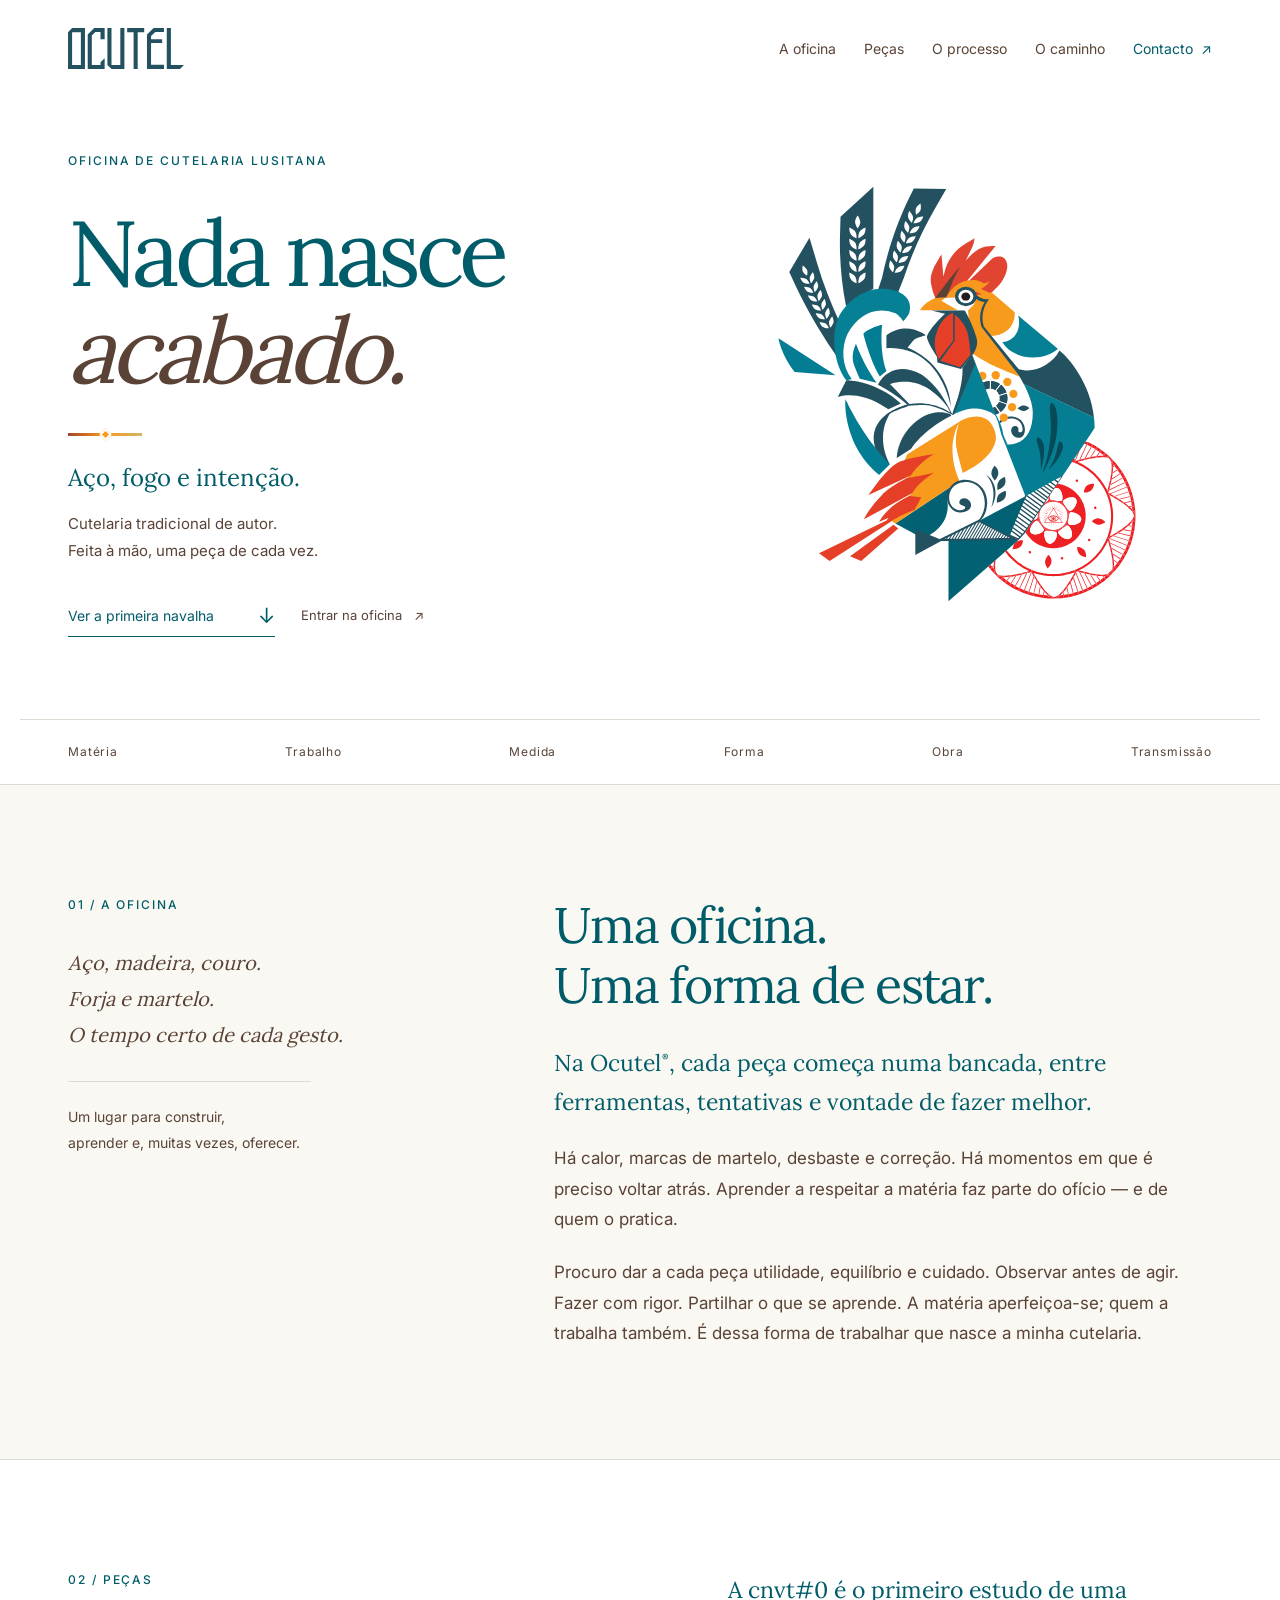
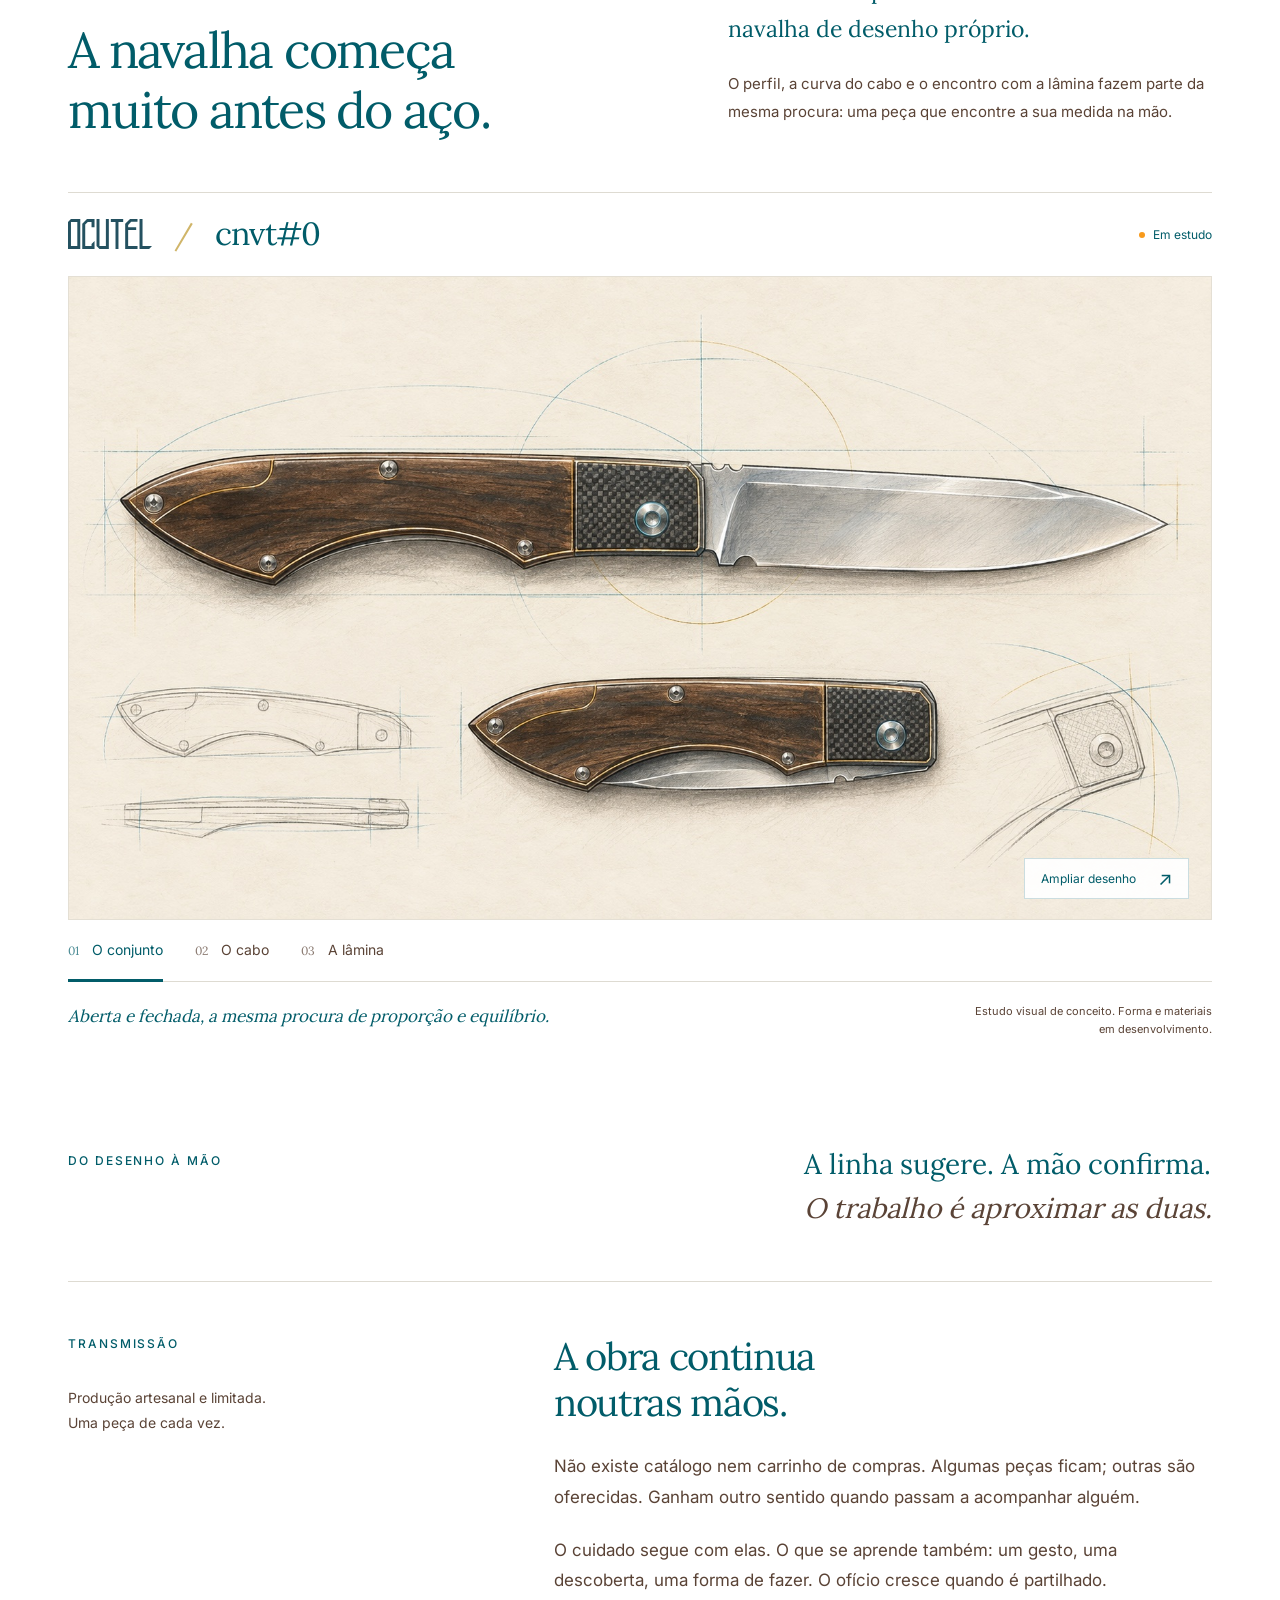
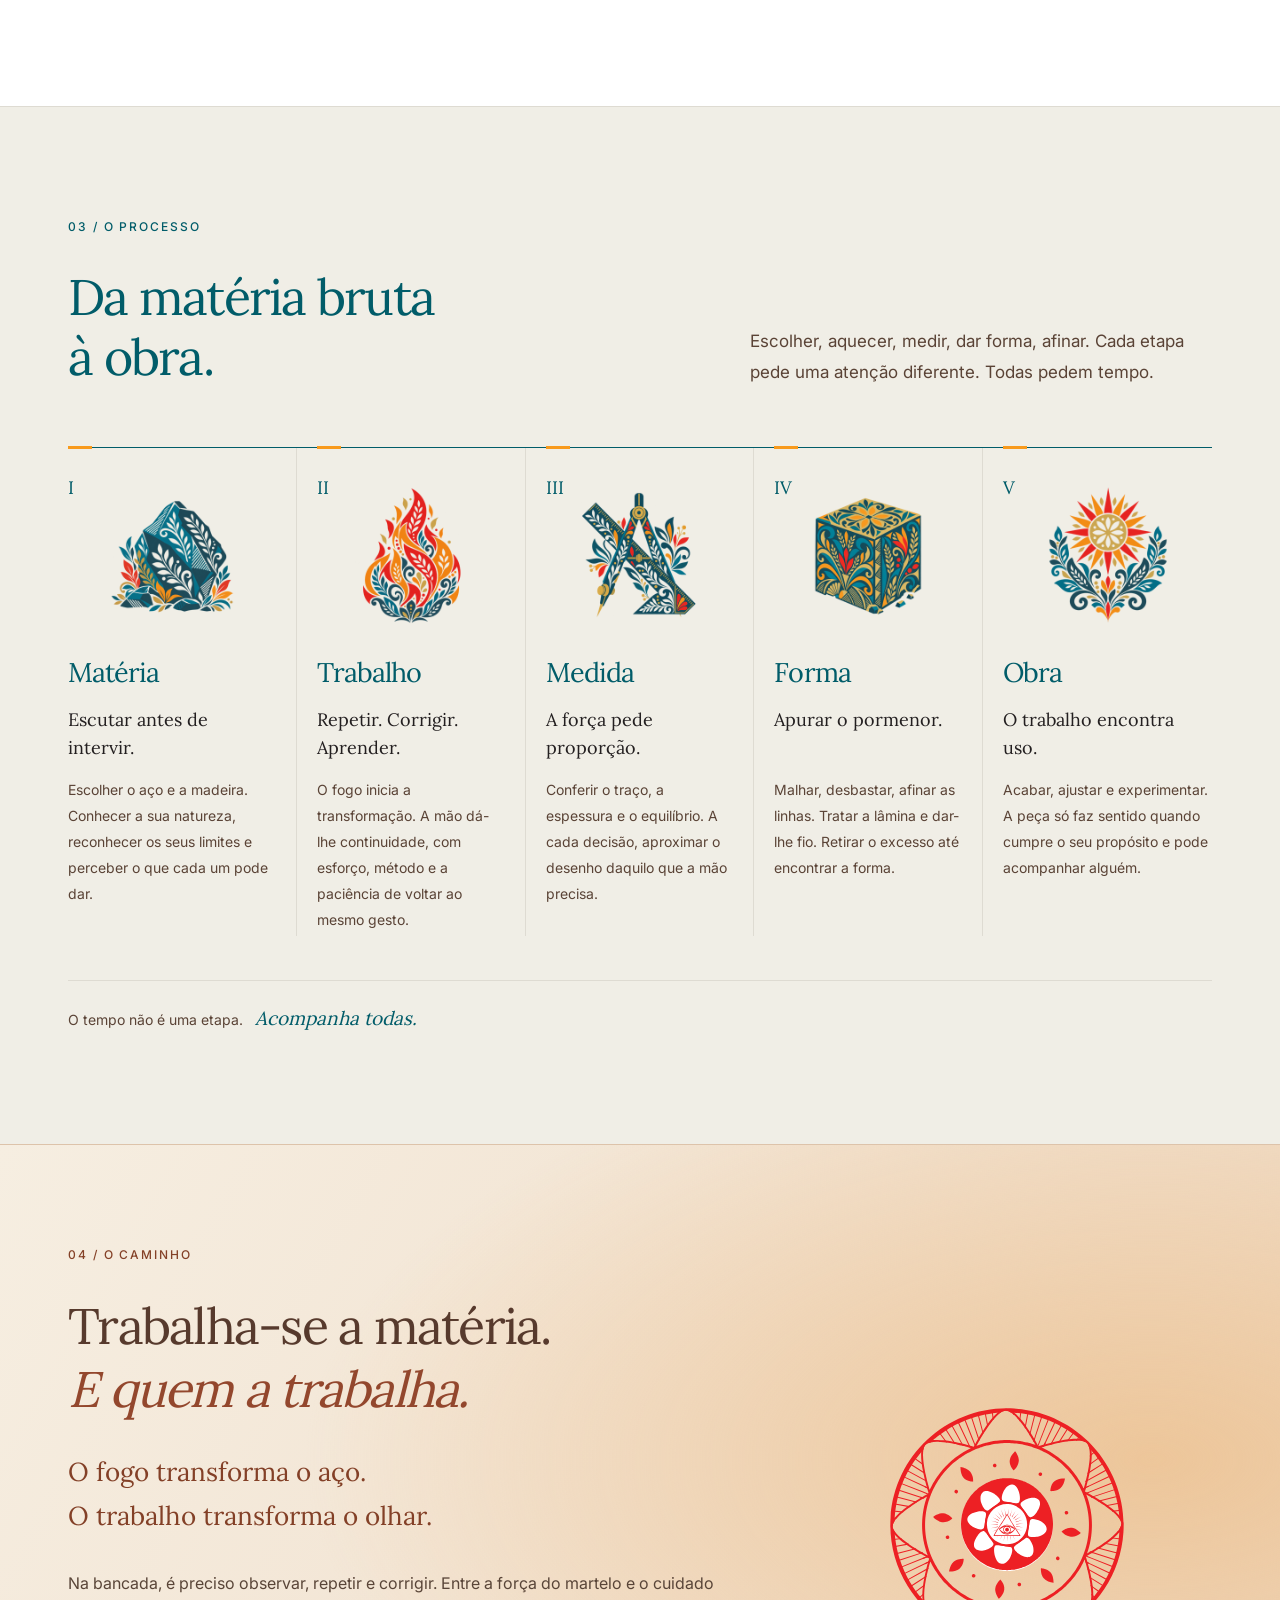
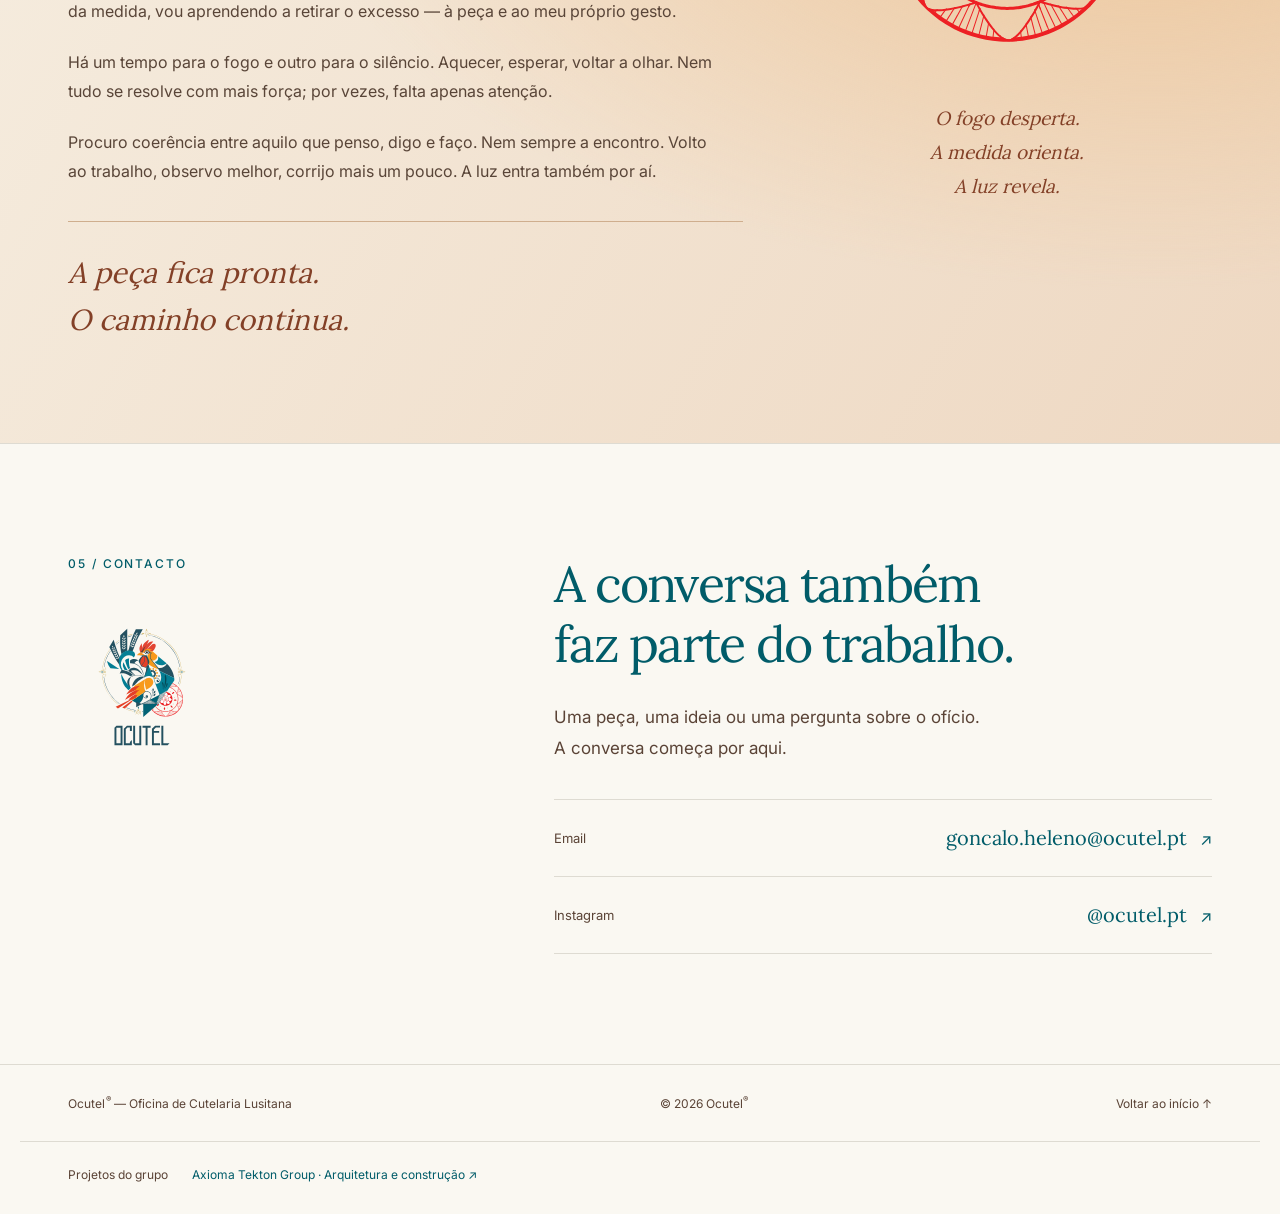
==== commit 735d2f41: "Restore untouched brand presentation and add detailed process illustrations" ====
--- a/index.html
+++ b/index.html
@@ -18,7 +18,7 @@
   <meta property="og:image:height" content="1200">
   <link rel="icon" type="image/svg+xml" href="/brand/2026-10-13/SVG/Rosacea.svg">
   <link rel="preload" as="image" href="/brand/2026-10-13/SVG/OcutelGaloEye.svg">
-  <link rel="stylesheet" href="/assets/site.css?v=20261013-3">
+  <link rel="stylesheet" href="/assets/site.css?v=20261013-4">
 </head>
 <body>
   <a class="skip" href="#conteudo">Saltar para o conteúdo</a>
@@ -117,11 +117,11 @@
           <p class="heading-note">Escolher, aquecer, medir, dar forma, afinar. Cada etapa pede uma atenção diferente. Todas pedem tempo.</p>
         </div>
         <div class="process-grid">
-          <article class="step"><div class="step-sign" aria-hidden="true"><span class="step-num">I</span><svg viewBox="0 0 44 44" focusable="false"><path d="M7 30 11 10 27 6 37 17 32 35 17 38Z M11 10 24 20 37 17 M24 20 17 38"/></svg></div><h3>Matéria</h3><p class="step-line">Escutar antes de intervir.</p><p>Escolher o aço e a madeira. Conhecer a sua natureza, reconhecer os seus limites e perceber o que cada um pode dar.</p></article>
-          <article class="step"><div class="step-sign" aria-hidden="true"><span class="step-num">II</span><svg viewBox="0 0 44 44" focusable="false"><path d="M23 4C26 15 35 17 35 27a13 13 0 0 1-26 0c0-6 4-10 7-13 0 7 3 8 3 8s7-7 4-18Z"/><path d="M23 25c1 4 5 5 5 9a6 6 0 0 1-12 0c0-3 4-5 7-9Z"/></svg></div><h3>Trabalho</h3><p class="step-line">Repetir. Corrigir. Aprender.</p><p>O fogo inicia a transformação. A mão dá-lhe continuidade, com esforço, método e a paciência de voltar ao mesmo gesto.</p></article>
-          <article class="step"><div class="step-sign" aria-hidden="true"><span class="step-num">III</span><svg viewBox="0 0 44 44" focusable="false"><path d="M11 9v26h26 M16 9v21h21 M10 36 22 6 34 36 M14 26h16"/><circle cx="22" cy="6" r="2"/></svg></div><h3>Medida</h3><p class="step-line">A força pede proporção.</p><p>Conferir o traço, a espessura e o equilíbrio. A cada decisão, aproximar o desenho daquilo que a mão precisa.</p></article>
-          <article class="step"><div class="step-sign" aria-hidden="true"><span class="step-num">IV</span><svg viewBox="0 0 44 44" focusable="false"><path d="m22 5 15 8v21l-15 8-15-8V13Z M7 13l15 8 15-8 M22 21v21"/></svg></div><h3>Forma</h3><p class="step-line">Apurar o pormenor.</p><p>Malhar, desbastar, afinar as linhas. Tratar a lâmina e dar-lhe fio. Retirar o excesso até encontrar a forma.</p></article>
-          <article class="step"><div class="step-sign" aria-hidden="true"><span class="step-num">V</span><svg viewBox="0 0 44 44" focusable="false"><circle cx="22" cy="22" r="15"/><circle cx="22" cy="22" r="2"/><path d="M22 2v5 M22 37v5 M2 22h5 M37 22h5"/></svg></div><h3>Obra</h3><p class="step-line">O trabalho encontra uso.</p><p>Acabar, ajustar e experimentar. A peça só faz sentido quando cumpre o seu propósito e pode acompanhar alguém.</p></article>
+          <article class="step"><div class="step-sign" aria-hidden="true"><span class="step-num">I</span><img class="step-art" src="/assets/illustrations/symbols/materia-320.png" width="320" height="320" alt="" loading="lazy" decoding="async"></div><h3>Matéria</h3><p class="step-line">Escutar antes de intervir.</p><p>Escolher o aço e a madeira. Conhecer a sua natureza, reconhecer os seus limites e perceber o que cada um pode dar.</p></article>
+          <article class="step"><div class="step-sign" aria-hidden="true"><span class="step-num">II</span><img class="step-art" src="/assets/illustrations/symbols/fogo-320.png" width="320" height="320" alt="" loading="lazy" decoding="async"></div><h3>Trabalho</h3><p class="step-line">Repetir. Corrigir. Aprender.</p><p>O fogo inicia a transformação. A mão dá-lhe continuidade, com esforço, método e a paciência de voltar ao mesmo gesto.</p></article>
+          <article class="step"><div class="step-sign" aria-hidden="true"><span class="step-num">III</span><img class="step-art" src="/assets/illustrations/symbols/medida-320.png" width="320" height="320" alt="" loading="lazy" decoding="async"></div><h3>Medida</h3><p class="step-line">A força pede proporção.</p><p>Conferir o traço, a espessura e o equilíbrio. A cada decisão, aproximar o desenho daquilo que a mão precisa.</p></article>
+          <article class="step"><div class="step-sign" aria-hidden="true"><span class="step-num">IV</span><img class="step-art" src="/assets/illustrations/symbols/forma-320.png" width="320" height="320" alt="" loading="lazy" decoding="async"></div><h3>Forma</h3><p class="step-line">Apurar o pormenor.</p><p>Malhar, desbastar, afinar as linhas. Tratar a lâmina e dar-lhe fio. Retirar o excesso até encontrar a forma.</p></article>
+          <article class="step"><div class="step-sign" aria-hidden="true"><span class="step-num">V</span><img class="step-art" src="/assets/illustrations/symbols/luz-320.png" width="320" height="320" alt="" loading="lazy" decoding="async"></div><h3>Obra</h3><p class="step-line">O trabalho encontra uso.</p><p>Acabar, ajustar e experimentar. A peça só faz sentido quando cumpre o seu propósito e pode acompanhar alguém.</p></article>
         </div>
         <p class="process-end">O tempo não é uma etapa. <em>Acompanha todas.</em></p>
       </div>
@@ -136,19 +136,7 @@
           <p class="path-end">A peça fica pronta.<br>O caminho continua.</p>
         </div>
         <div class="path-symbol">
-          <div class="symbol-drawing" aria-hidden="true">
-            <svg class="symbol-geometry" viewBox="0 0 360 440" fill="none" focusable="false">
-              <defs><linearGradient id="ember" x1="180" y1="15" x2="180" y2="105" gradientUnits="userSpaceOnUse"><stop stop-color="#f89a1c"/><stop offset="1" stop-color="#a34629"/></linearGradient></defs>
-              <path class="symbol-axis" d="M180 114v292 M26 264h308"/>
-              <circle cx="180" cy="264" r="134"/>
-              <circle class="symbol-orbit" cx="180" cy="264" r="144"/>
-              <path d="m180 119 126 218H54Z M99 231v114h162 M110 231v103h151"/>
-              <path class="symbol-flame" d="M181 16c9 31 36 43 36 65a37 37 0 0 1-74 0c0-17 11-29 22-40-3 20 8 28 8 28s21-25 8-53Z" fill="url(#ember)" stroke="none"/>
-              <path d="M181 63c2 14 13 18 13 29a14 14 0 0 1-28 0c0-10 12-17 15-29Z" fill="#f7dca0" stroke="none"/>
-              <circle cx="180" cy="119" r="3" fill="currentColor" stroke="none"/>
-            </svg>
-            <img class="path-rosette" src="/brand/2026-10-13/SVG/Rosacea_Eye.svg" alt="" width="600" height="600" loading="lazy">
-          </div>
+          <img class="path-rosette" src="/brand/2026-10-13/SVG/Rosacea_Eye.svg" alt="Rosácea oficial da Ocutel" width="600" height="600" loading="lazy">
           <p class="symbol-caption">O fogo desperta.<br>A medida orienta.<br>A luz revela.</p>
         </div>
       </div>
--- a/assets/site.css
+++ b/assets/site.css
@@ -82,11 +82,7 @@
 .path-copy p{color:#594538;font-size:16px}
 .path-end{font:italic 29px/1.6 var(--serif);color:#834027;margin-top:36px;padding-top:28px;border-top:1px solid #cfae8e}
 .path-symbol{text-align:center;align-self:center;color:#9a6541}
-.symbol-drawing{position:relative;max-width:360px;margin:auto}
-.symbol-geometry{display:block;width:100%;stroke:currentColor;stroke-width:1;stroke-linejoin:round}
-.symbol-axis{opacity:.24;stroke-dasharray:3 7}
-.symbol-orbit{opacity:.3}
-.path-rosette{position:absolute;width:42%;height:auto;left:29%;top:43%;opacity:.82;pointer-events:none}
+.path-rosette{display:block;width:100%;max-width:280px;height:auto;margin:0 auto 36px}
 .symbol-caption{font:italic 19px/1.8 var(--serif);color:#834027;margin:12px 0 0}
 .contact{background:var(--paper)}
 .contact-mark{width:148px;margin-top:38px}
@@ -175,8 +171,11 @@
 .registered{display:inline-block;font-family:var(--sans);font-size:max(.43em,8px);line-height:0;vertical-align:super;position:relative;top:-.12em;margin-left:.08em;letter-spacing:0}
 .forge-line{position:relative;background:linear-gradient(90deg,#a34629,var(--orange),var(--gold))}
 .forge-line span{position:absolute;left:calc(50% - 4px);top:-3px;width:9px;height:9px;background:var(--orange);border:2px solid var(--white);transform:rotate(45deg)}
-.step-sign{display:flex;align-items:center;justify-content:space-between;gap:12px;margin-bottom:22px}
+.step-sign{position:relative;display:flex;align-items:center;justify-content:center;min-height:158px;margin-bottom:22px}.step-sign .step-num{position:absolute;top:0;left:0}
 .step-sign .step-num{margin:0}
-.step-sign svg{width:37px;height:37px;stroke:#925136;stroke-width:1.2;fill:none;stroke-linecap:round;stroke-linejoin:round}
+.step-art{display:block;width:142px;height:142px;object-fit:contain}
 @media(max-width:1000px){.path-layout{gap:32px;grid-template-columns:minmax(0,1.6fr) minmax(200px,1fr)}}
 @media(max-width:760px){.path-layout{grid-template-columns:1fr;gap:36px}.path{padding:76px 0;background:radial-gradient(ellipse at 80% 80%,#edc69a 0,transparent 62%),#f6eee1}.path h2{font-size:clamp(34px,6vw,45px)}.path-symbol{max-width:280px;width:100%;justify-self:center}.symbol-caption{font-size:18px;margin-top:0}.step-sign{margin-bottom:18px}}
+
+@media(max-width:1000px){.step-sign{min-height:174px}.step-art{width:158px;height:158px}}
+@media(max-width:520px){.step-sign{min-height:150px;margin-bottom:20px}.step-art{width:148px;height:148px}}
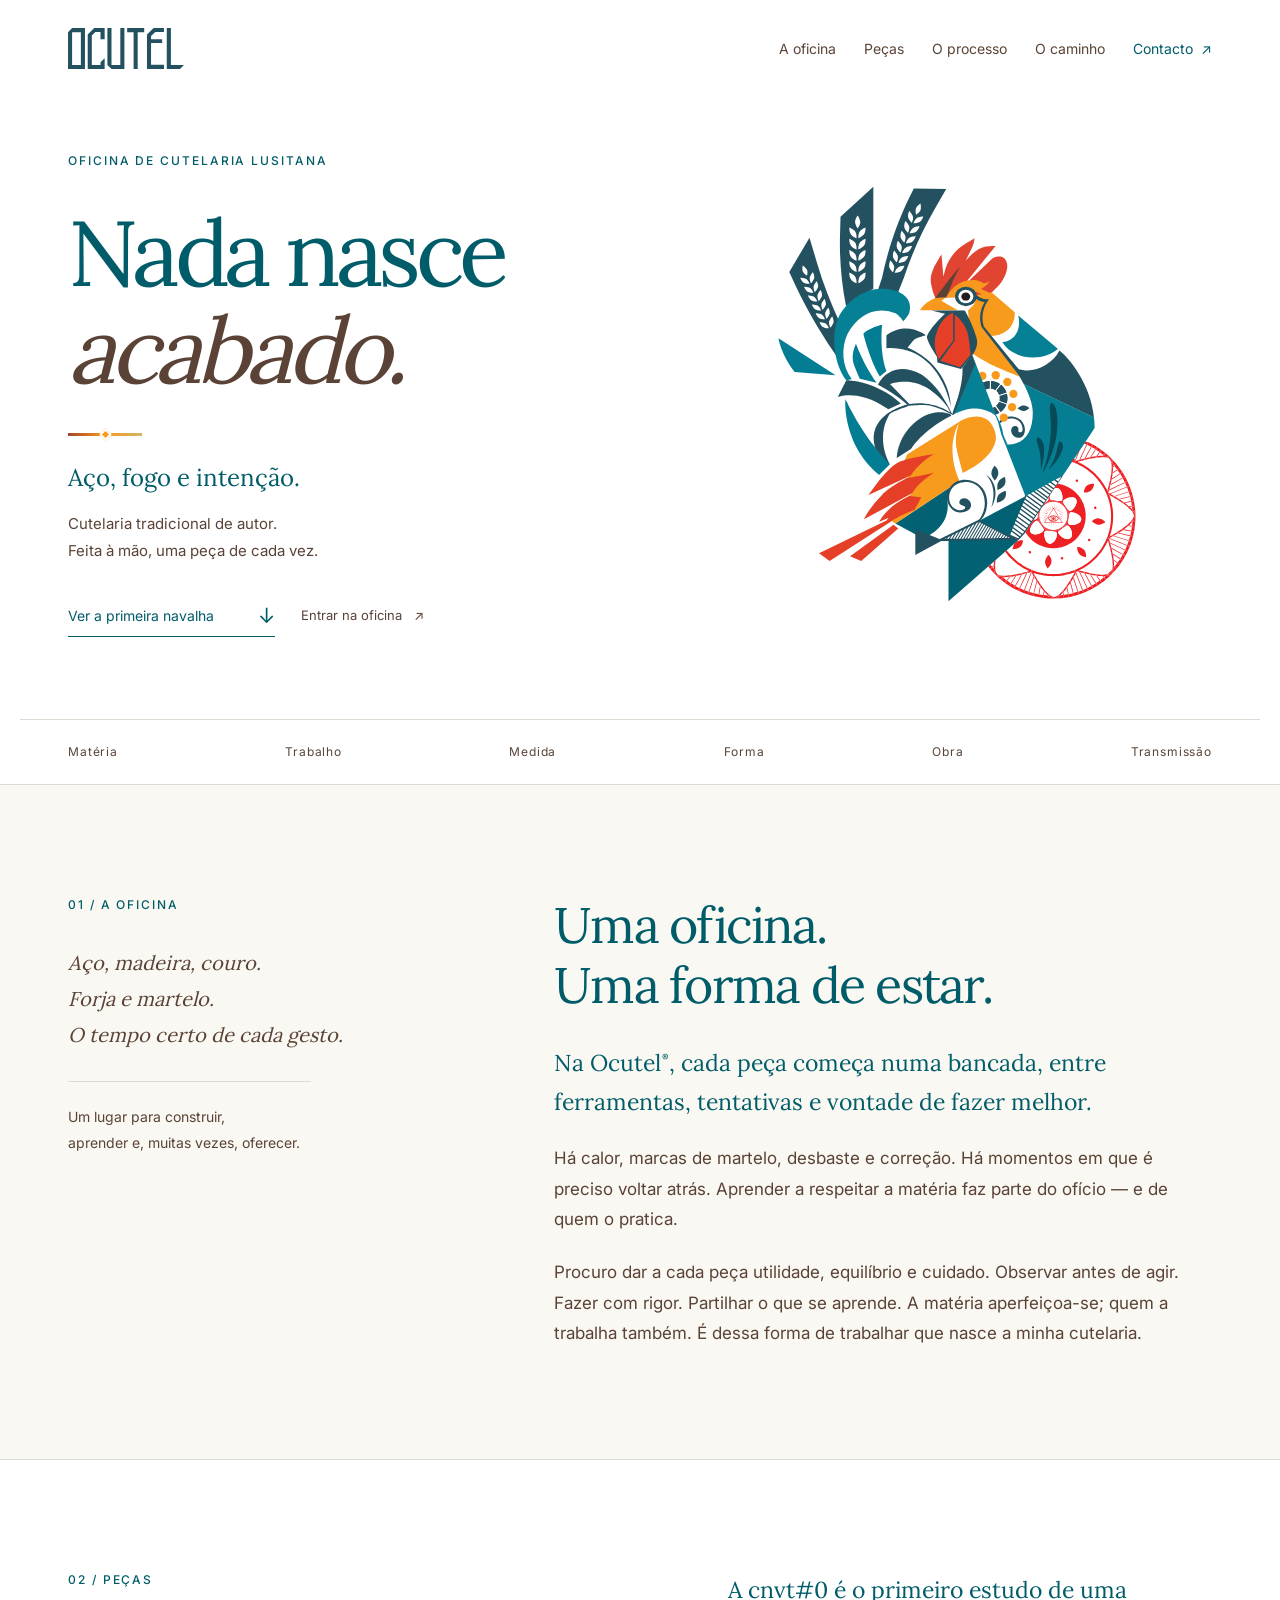
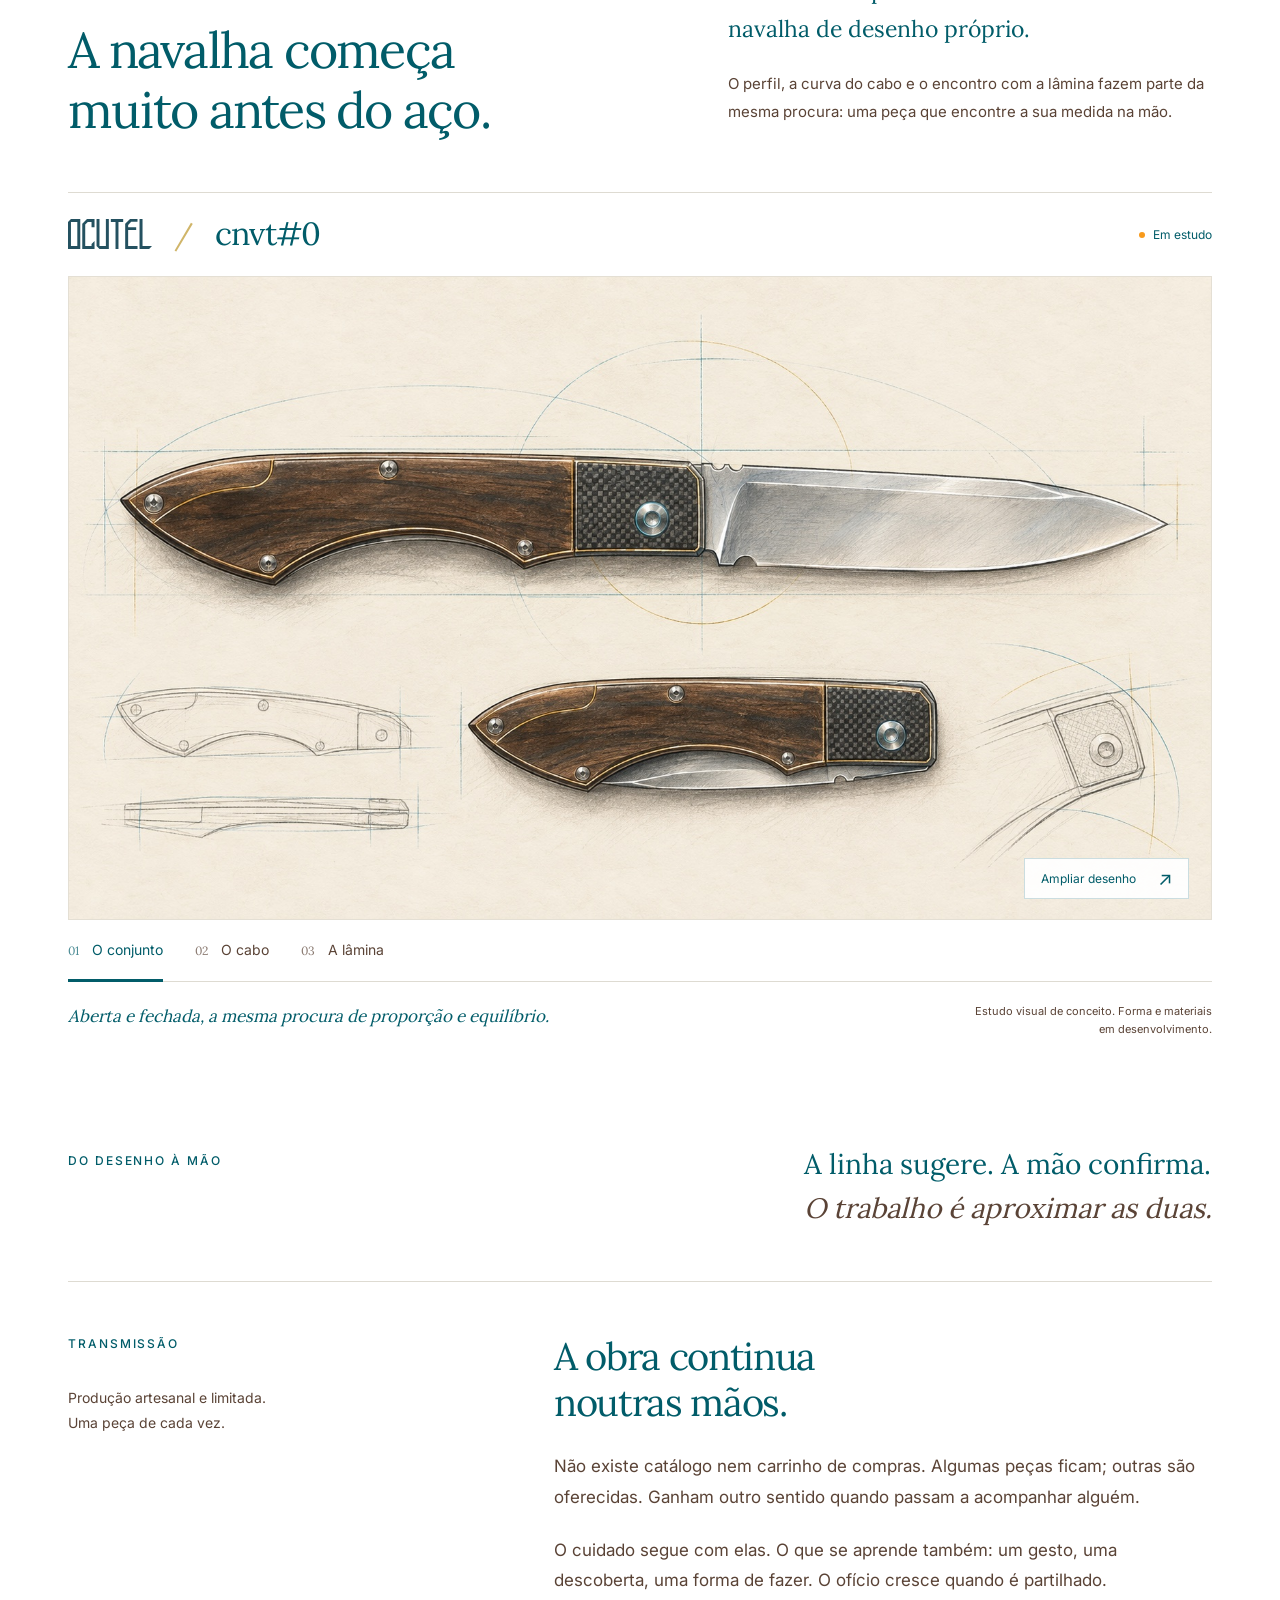
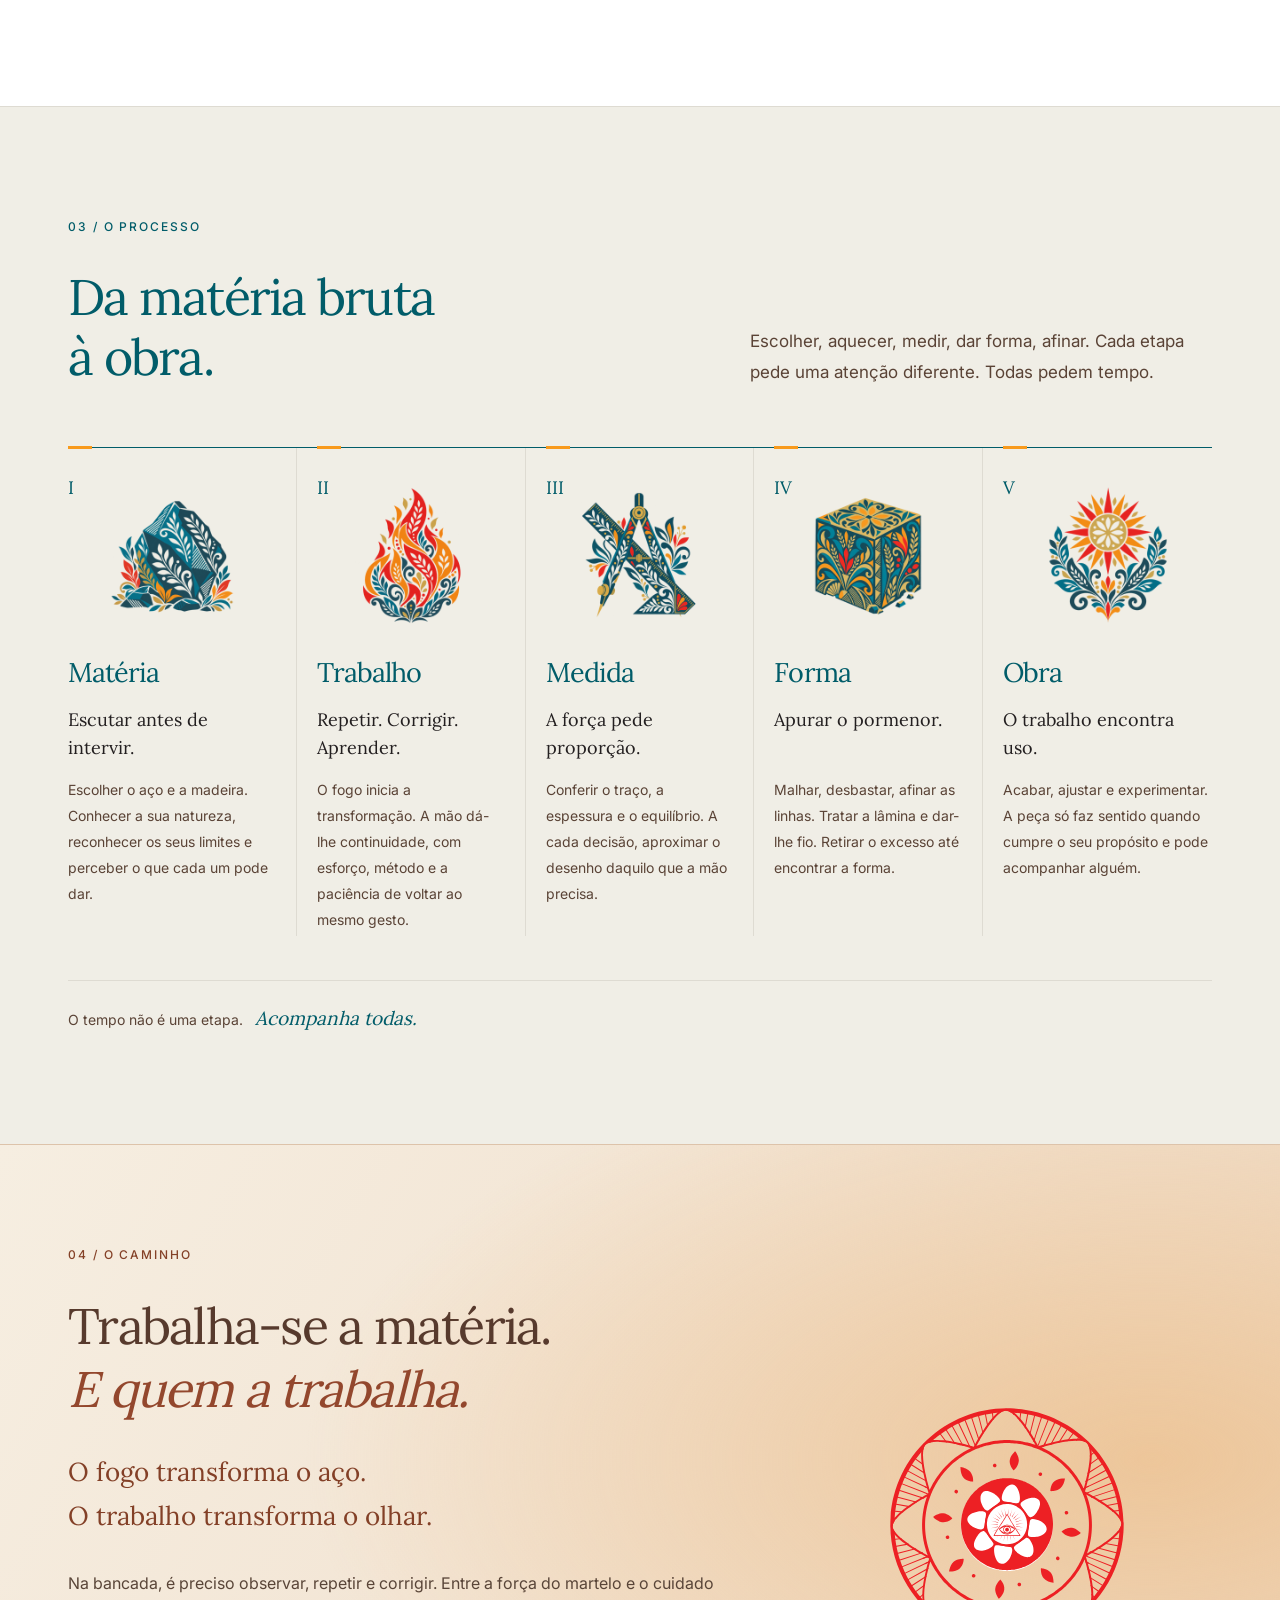
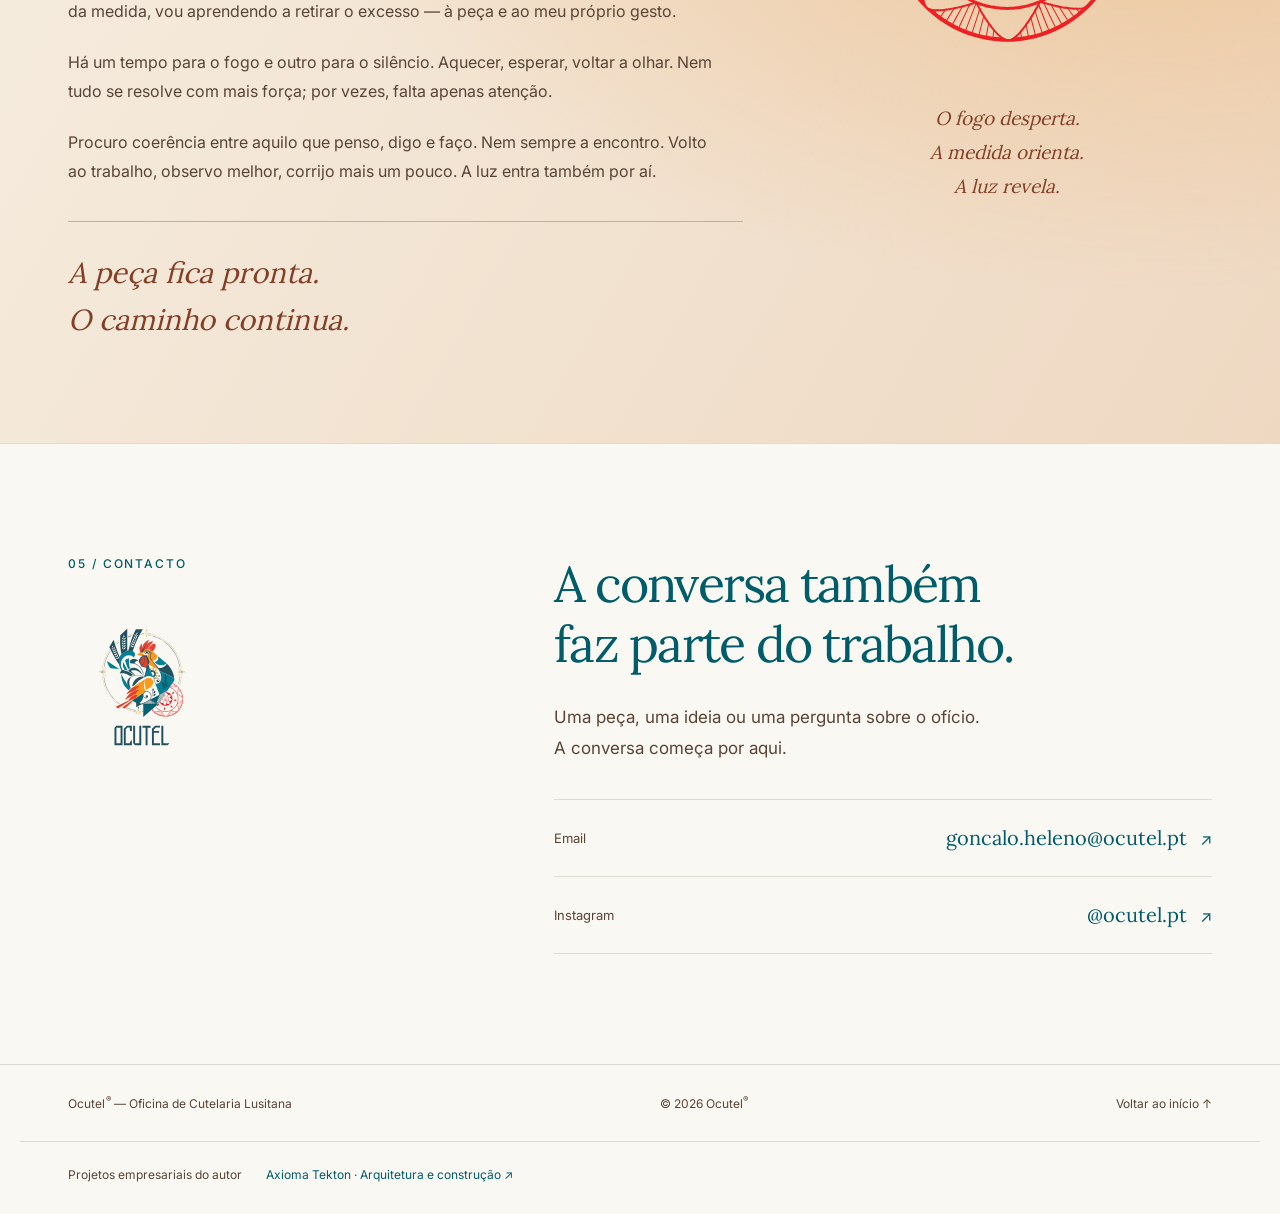
==== commit af55c533: "fix: separar projetos empresariais e retirar site Axioma antigo" ====
--- a/index.html
+++ b/index.html
@@ -150,7 +150,7 @@
   </main>
   <footer>
     <div class="wrap foot"><p><span class="registered-name">Ocutel<sup class="registered">®</sup></span> — Oficina de Cutelaria Lusitana</p><p>© 2026 <span class="registered-name">Ocutel<sup class="registered">®</sup></span></p><a href="#topo">Voltar ao início <span aria-hidden="true">↑</span></a></div>
-    <div class="wrap footer-group"><span>Projetos do grupo</span><a href="https://ocutel.pt/axiomatekton/" target="_blank" rel="noopener noreferrer">Axioma Tekton Group · Arquitetura e construção <span aria-hidden="true">↗</span></a></div>
+    <div class="wrap footer-group"><span>Projetos empresariais do autor</span><a href="https://www.axiomatekton.pt/" target="_blank" rel="noopener noreferrer">Axioma Tekton · Arquitetura e construção <span aria-hidden="true">↗</span></a></div>
   </footer>
   <dialog class="study-dialog" id="study-dialog" aria-labelledby="dialog-title" aria-describedby="dialog-description">
     <div class="dialog-toolbar">
